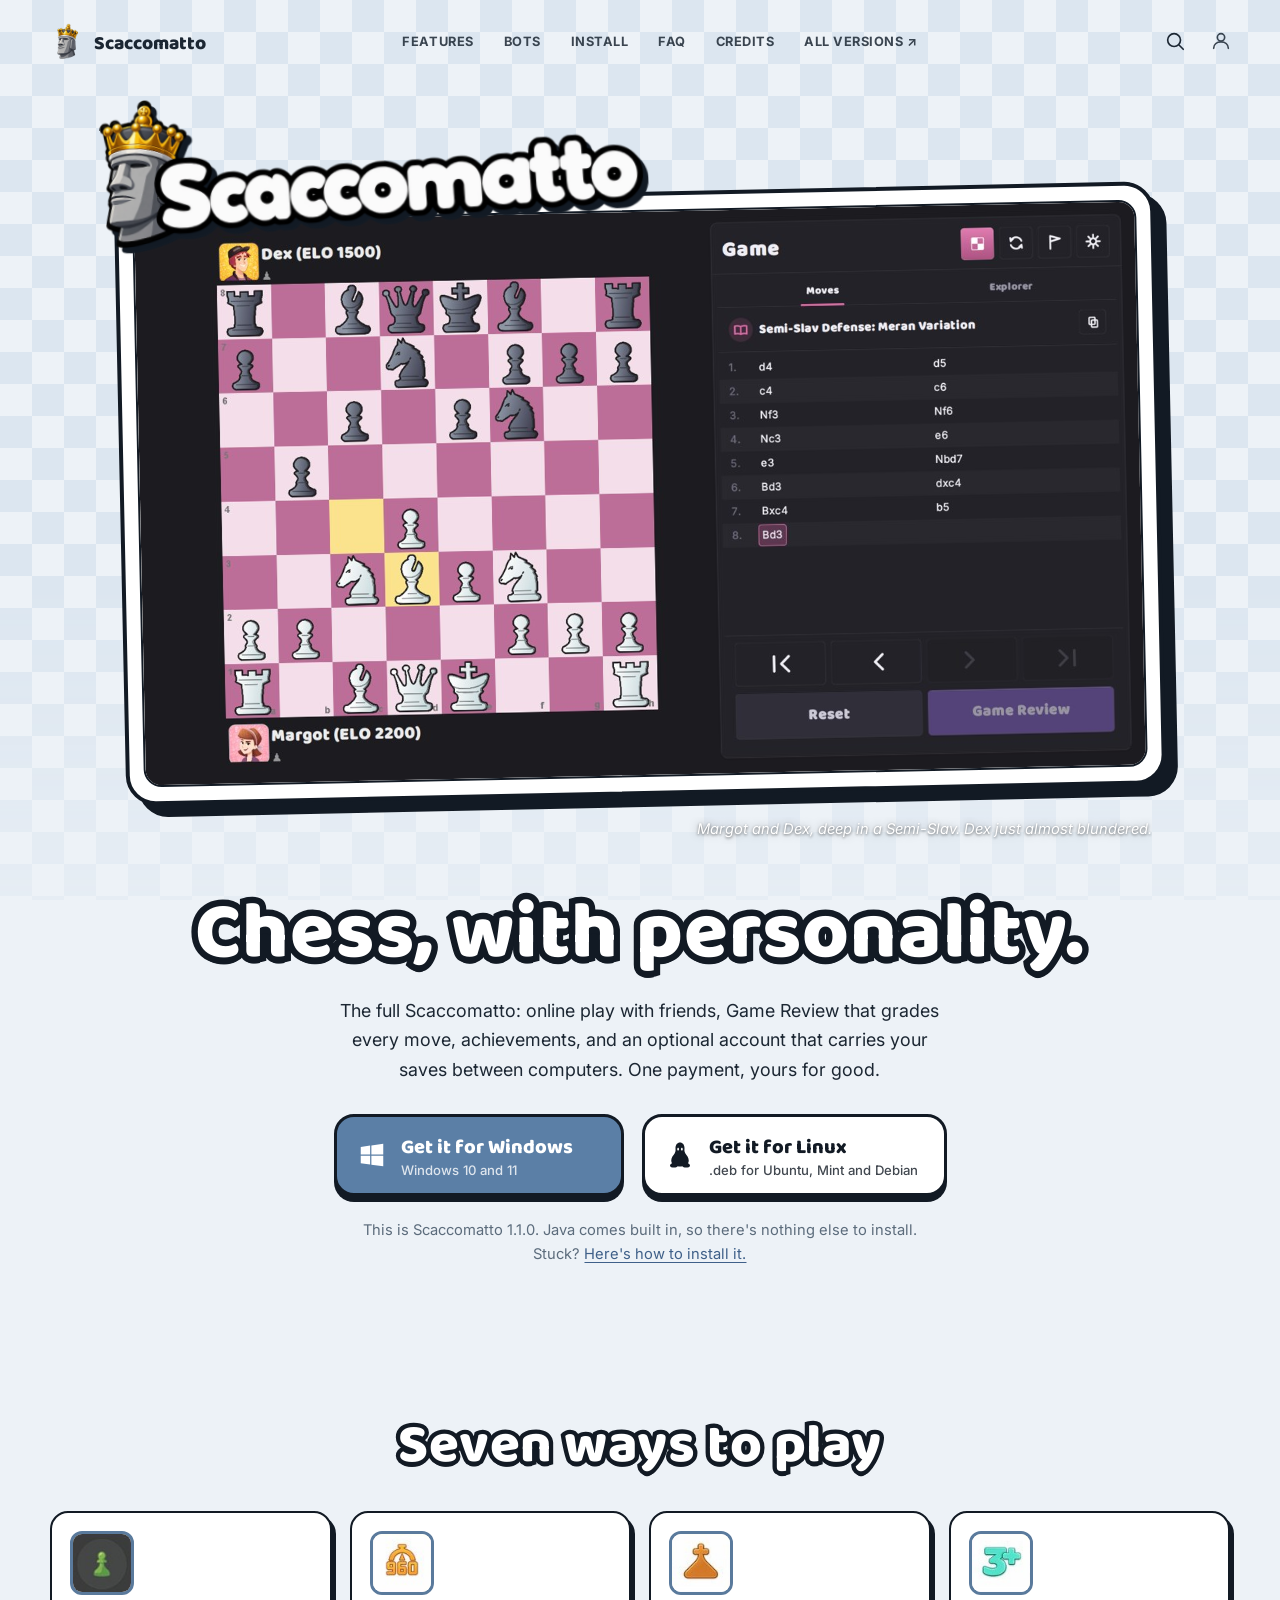
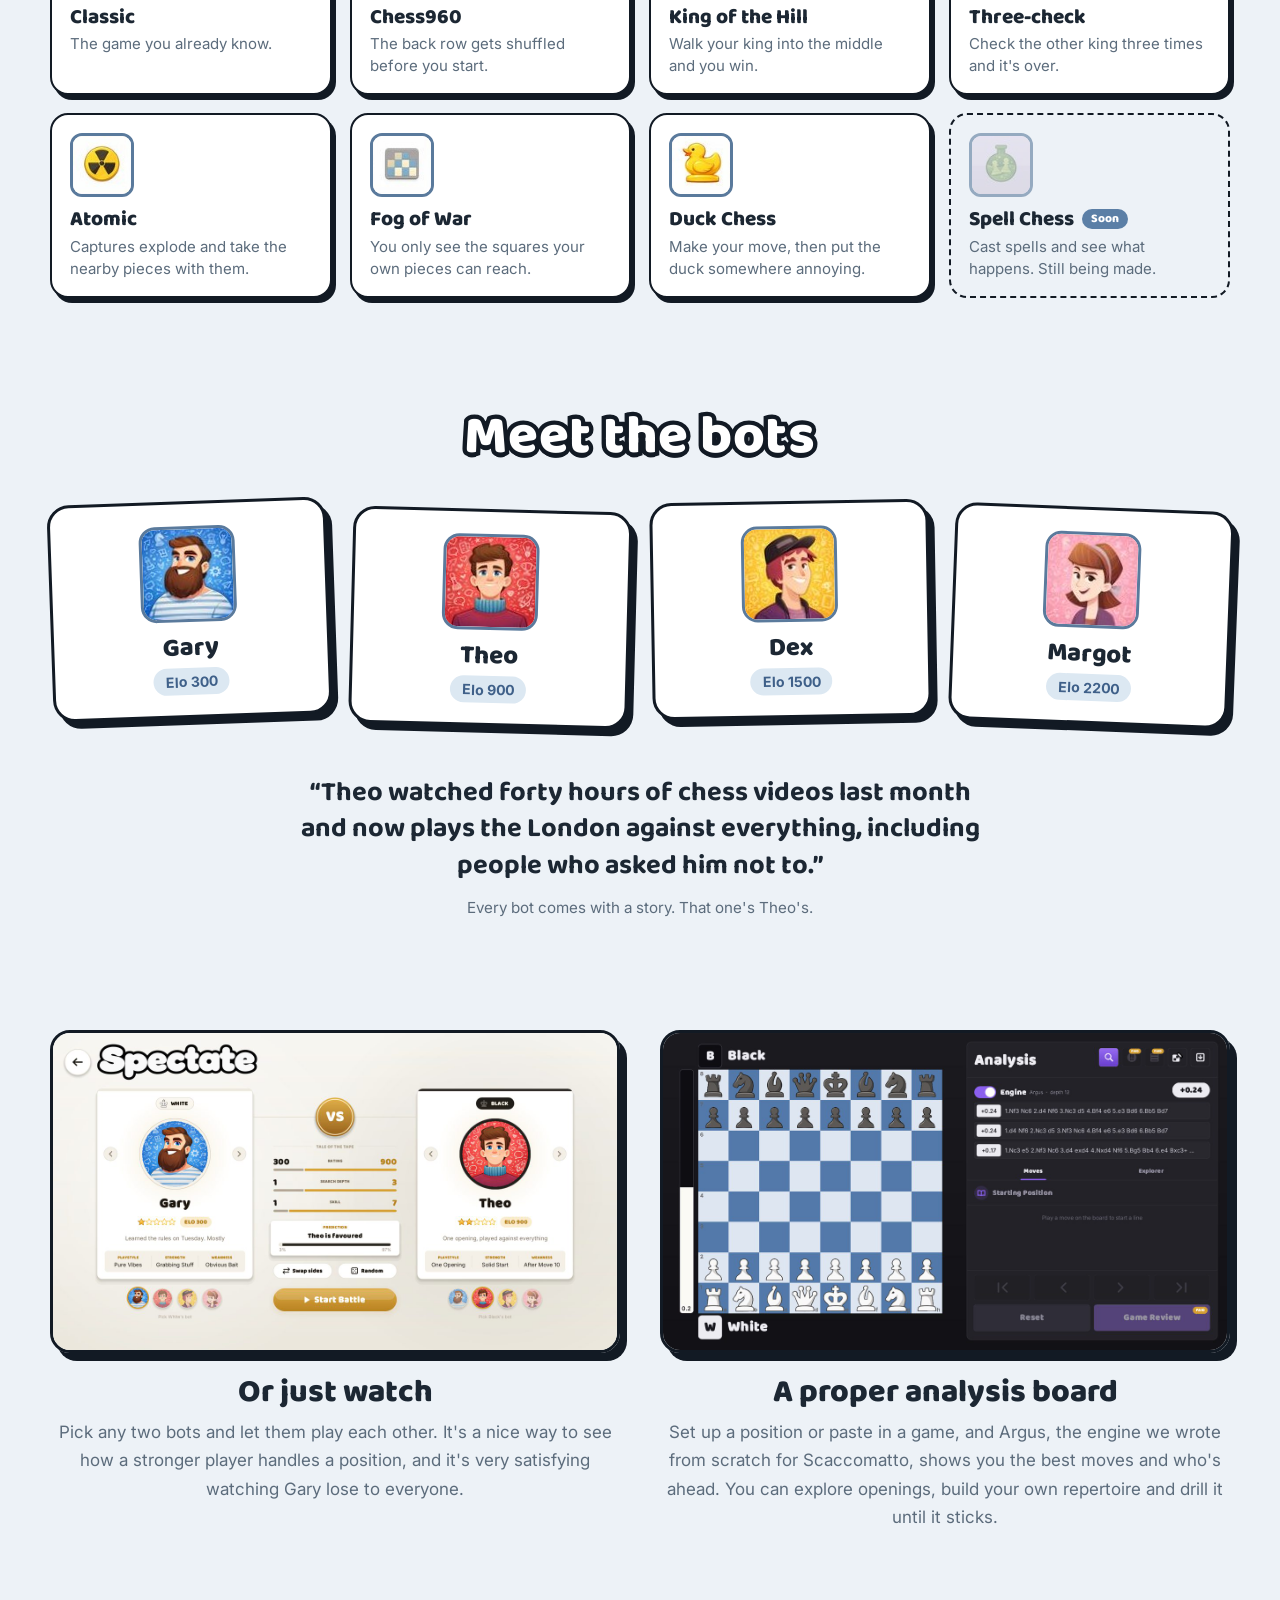
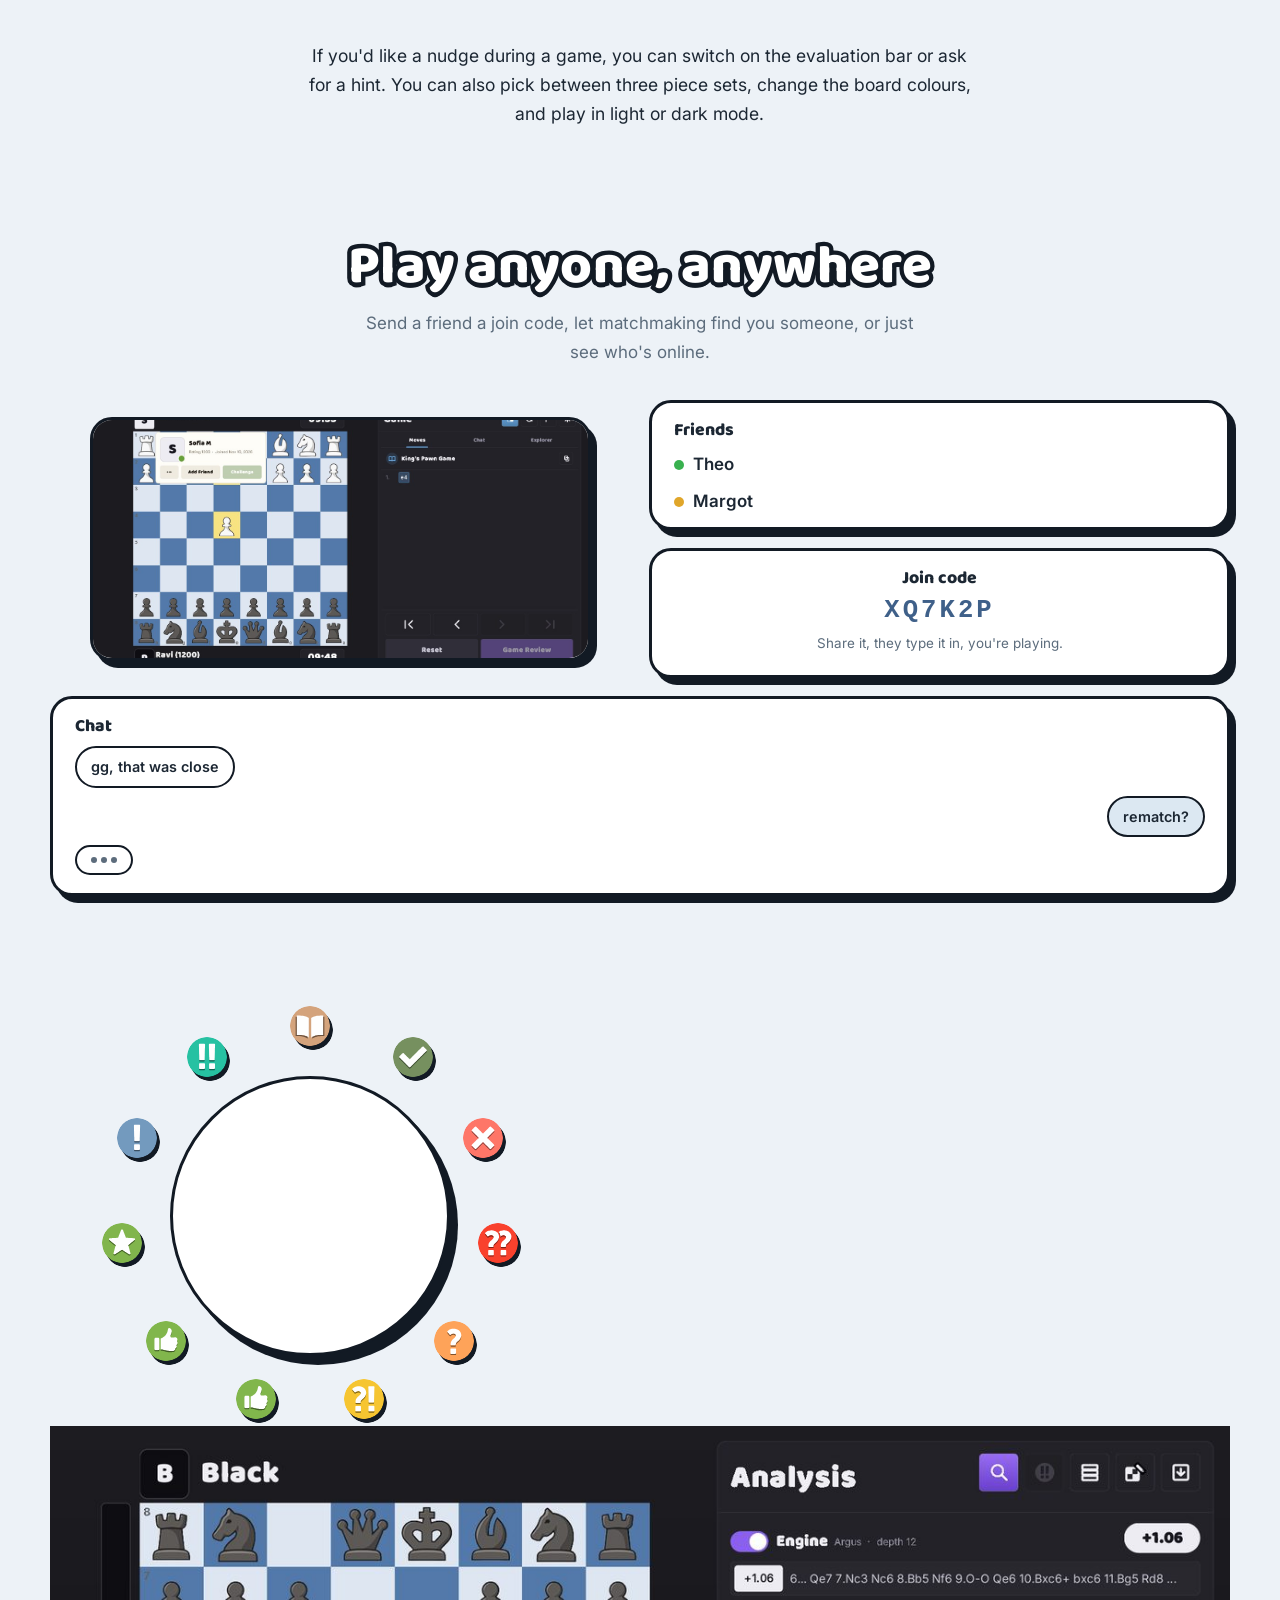
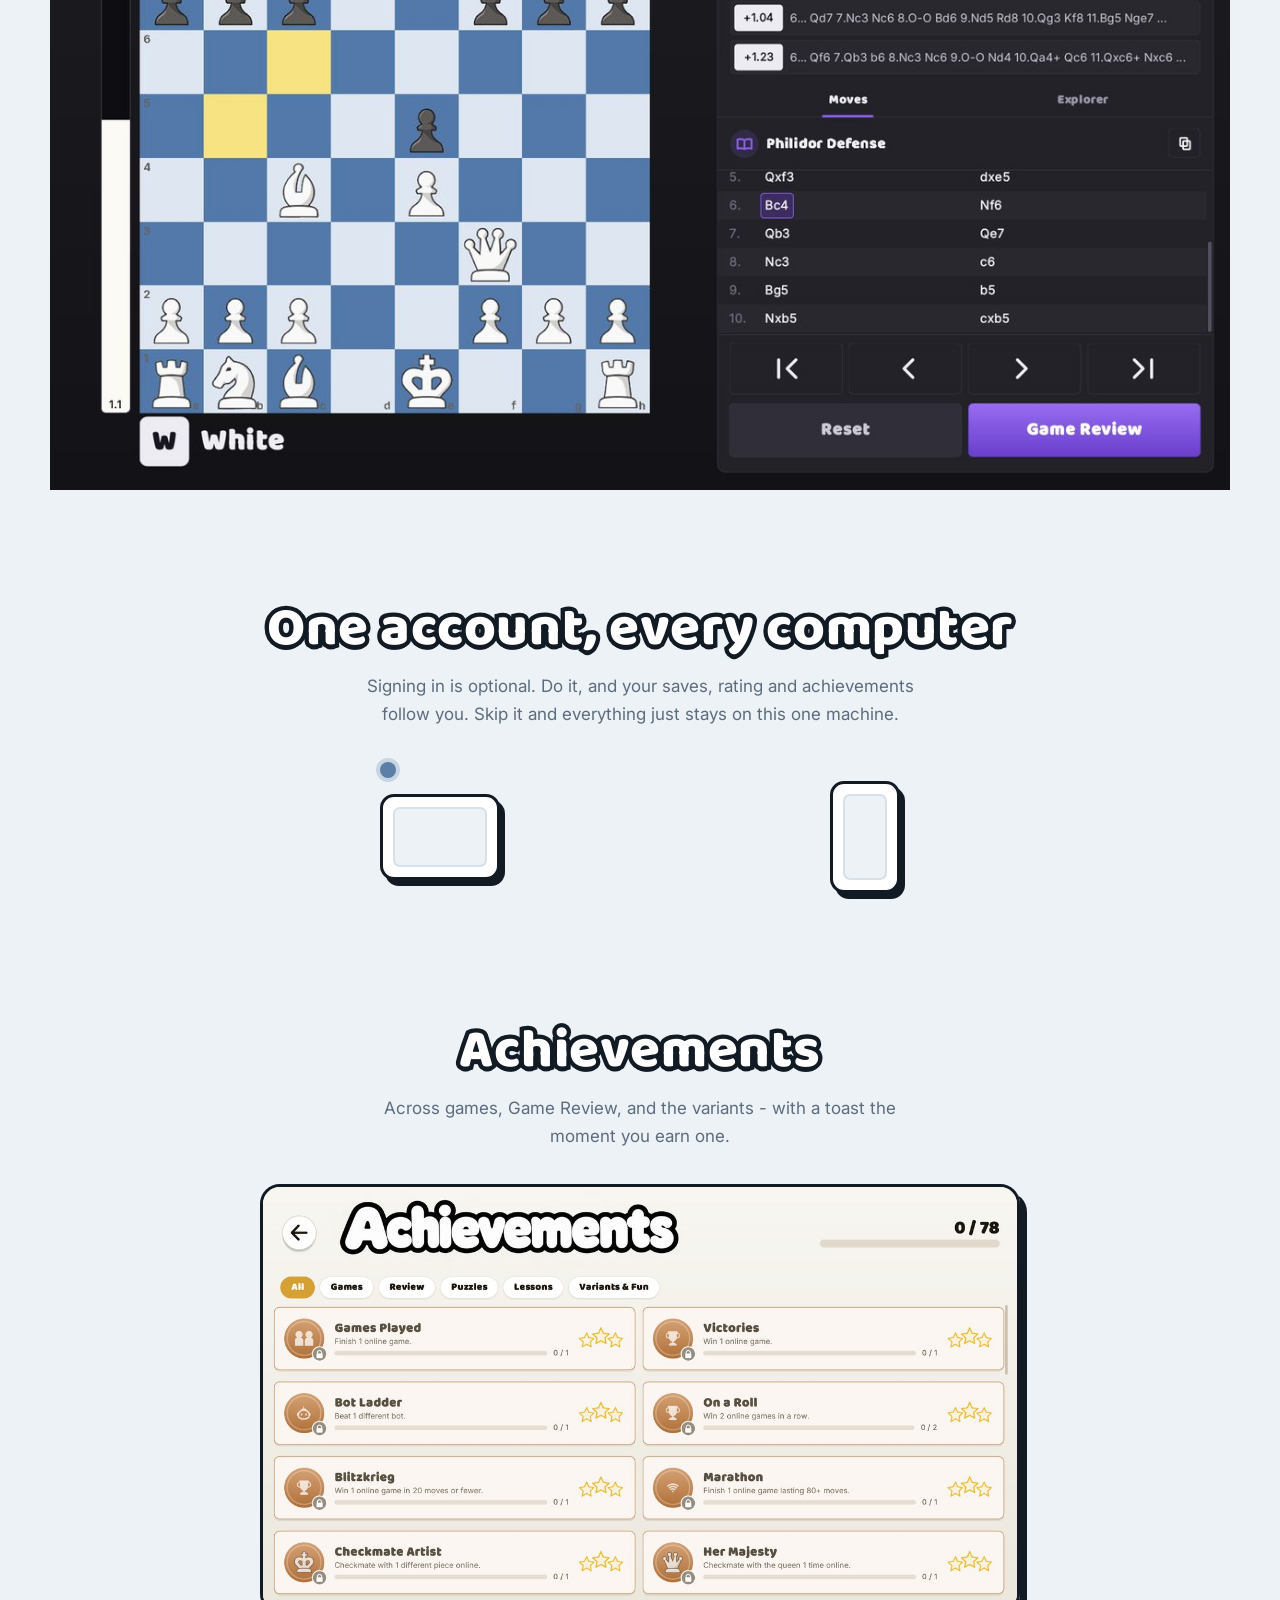
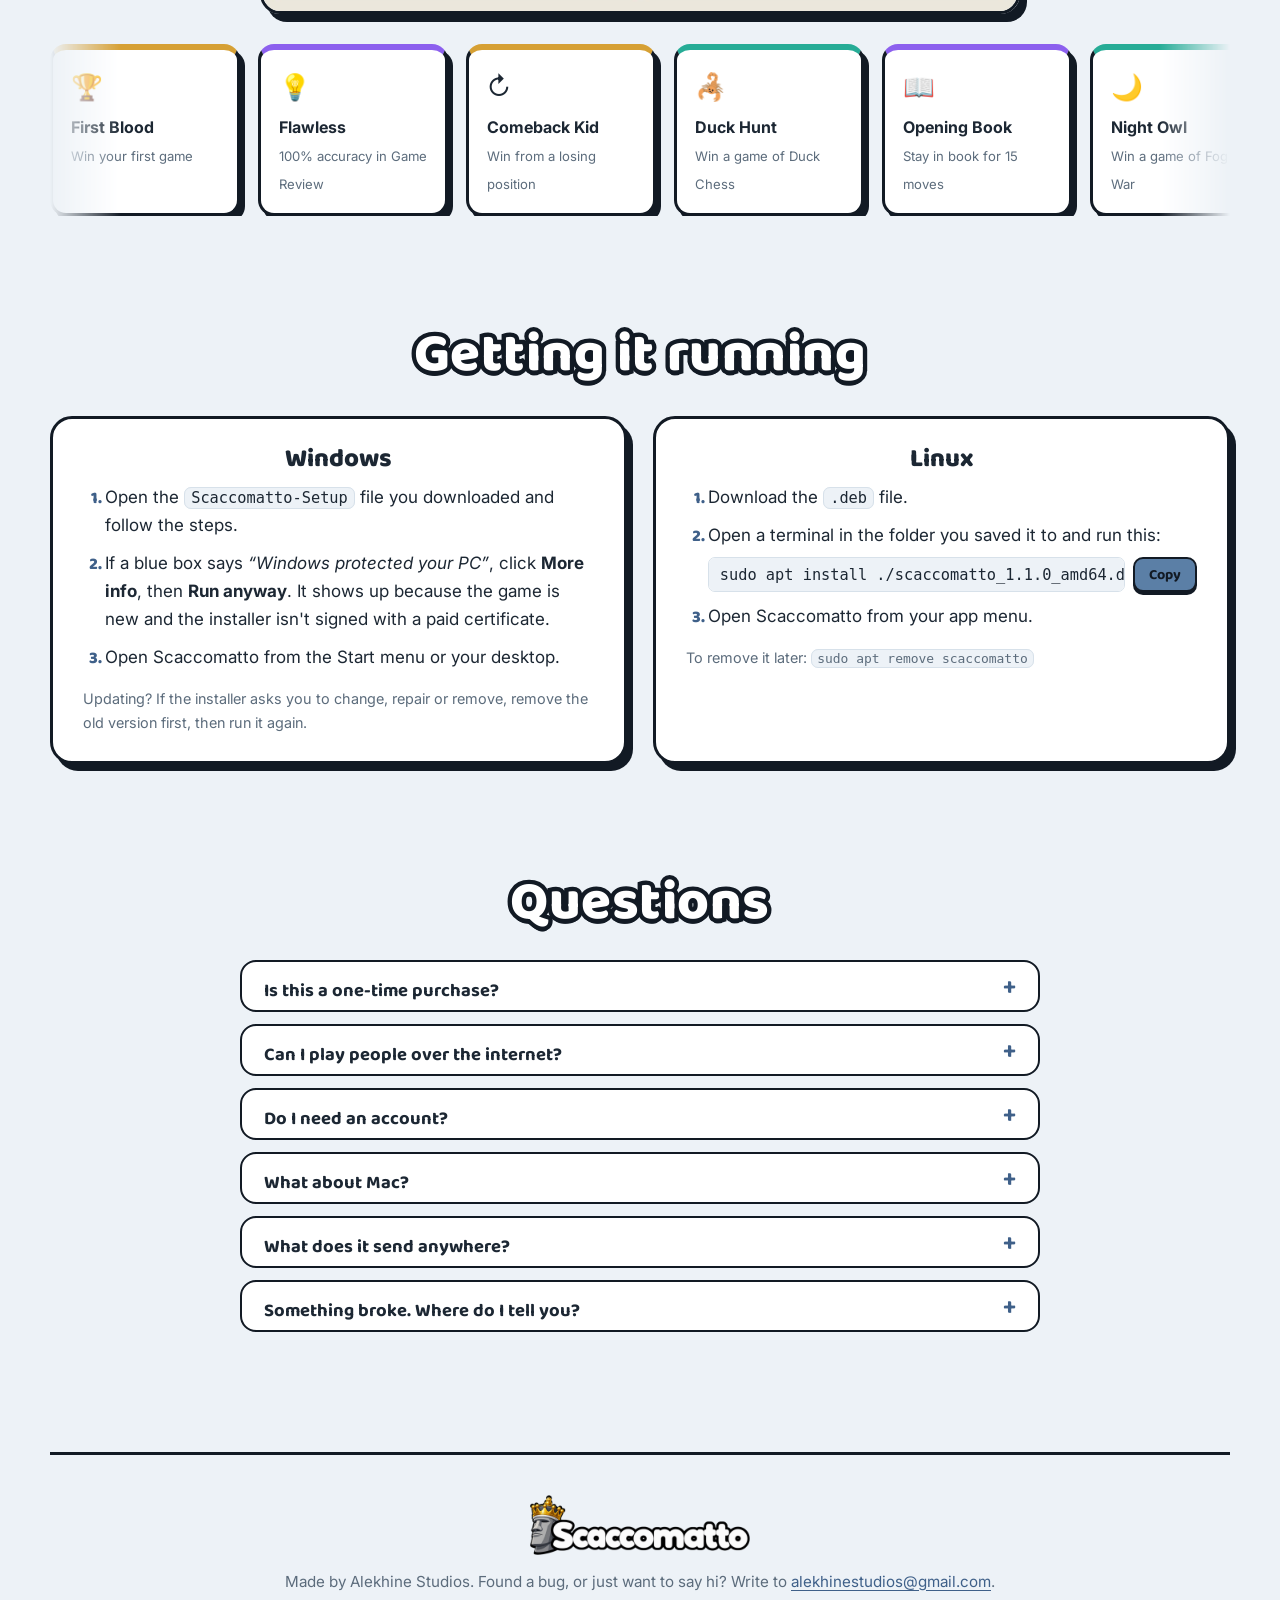
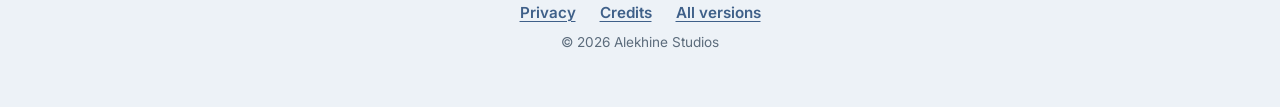
==== index.html @ 10ca86f0 "Paid download site" ====
<!doctype html>
<html lang="en">
<head>
<meta charset="utf-8">
<meta name="viewport" content="width=device-width, initial-scale=1">
<title>Scaccomatto – chess, with personality</title>
<meta name="description" content="Scaccomatto is a chess game for Windows and Linux by Alekhine Studios, with online play, Game Review, achievements and optional cloud saves. Seven variants, four bots with stories of their own, and a proper analysis board.">
<link rel="icon" href="img/icon.png">
<link rel="preconnect" href="https://fonts.googleapis.com">
<link rel="preconnect" href="https://fonts.gstatic.com" crossorigin>
<link href="https://fonts.googleapis.com/css2?family=Baloo+2:wght@600;700;800&family=Inter:wght@400;500;600&display=swap" rel="stylesheet">
<link rel="stylesheet" href="style.css">
</head>
<body>

<nav class="topbar" id="topbar">
  <a class="brand" href="index.html"><img src="img/icon.png" alt="" width="36" height="36"><span class="brand-text">Scaccomatto</span></a>
  <ul class="topbar-links">
    <li><a href="#variants">Features</a></li>
    <li><a href="#bots">Bots</a></li>
    <li><a href="#install">Install</a></li>
    <li><a href="#questions">FAQ</a></li>
    <li><a href="credits.html">Credits</a></li>
    <li><a href="https://github.com/Curious3dofficial/scaccomatto-full/releases">All versions &#8599;</a></li>
  </ul>
  <div class="topbar-actions">
    <div class="topbar-search-slot">
      <div class="topbar-search" id="topbarSearch">
        <button type="button" class="topbar-search-btn" id="topbarSearchBtn" aria-label="Search this page">
          <svg viewBox="0 0 24 24" fill="none"><circle cx="11" cy="11" r="7" stroke="currentColor" stroke-width="1.8"/><path d="M21 21L16.65 16.65" stroke="currentColor" stroke-width="1.8" stroke-linecap="round"/></svg>
        </button>
        <input type="text" class="topbar-search-input" id="topbarSearchInput" placeholder="Search...">
        <span class="topbar-search-caret" id="topbarSearchCaret"></span>
      </div>
    </div>
    <a class="topbar-icon-btn" href="mailto:alekhinestudios@gmail.com" aria-label="Email Alekhine Studios">
      <svg viewBox="0 0 24 24" fill="none"><circle cx="12" cy="8" r="4" stroke="currentColor" stroke-width="1.8"/><path d="M4 20c0-4.4 3.6-7 8-7s8 2.6 8 7" stroke="currentColor" stroke-width="1.8" stroke-linecap="round"/></svg>
    </a>
    <div class="topbar-hamburger" aria-hidden="true"><span></span><span></span><span></span></div>
  </div>
</nav>

<header class="hero">
  <div class="lid">
    <img class="lid-wordmark" src="img/wordmark.png" alt="Scaccomatto" width="1100" height="300">
    <span class="wordmark-thud" aria-hidden="true"></span>
    <figure class="lid-art">
      <div class="lid-art-viewport" id="lidArtViewport">
        <div class="lid-art-track" id="lidArtTrack">
          <img src="img/spectate.jpg" alt="Picking two bots to watch in Spectate" data-clone="true" aria-hidden="true" tabindex="-1">
          <img src="img/spectategame.jpg" alt="Margot and Dex, two of the bots, halfway through a Semi-Slav Defense">
          <img src="img/analysis.jpg" alt="The Analysis board showing the engine's best lines">
          <img src="img/spectate.jpg" alt="Picking two bots to watch in Spectate">
          <img src="img/spectategame.jpg" alt="Margot and Dex, two of the bots, halfway through a Semi-Slav Defense" data-clone="true" aria-hidden="true" tabindex="-1">
        </div>
      </div>
    </figure>
    <div class="lid-caption-wrap" id="lidCaptionWrap">
      <p class="lid-caption" id="lidCaption">Margot and Dex, deep in a Semi-Slav. Dex just almost blundered.</p>
    </div>
  </div>

  <div class="hero-text">
    <h1 class="outlined">Chess, with personality.</h1>
    <p class="lead">The full Scaccomatto: online play with friends, Game Review that grades every move, achievements, and an optional account that carries your saves between computers. One payment, yours for good.</p>

    <!-- These two don't go anywhere real yet - swap in your actual Gumroad/itch.io/etc.
         purchase links once payment is set up. They're left as plain anchors on purpose
         so nothing 404s in the meantime. -->
    <div class="downloads">
      <a class="btn btn-gold" id="dl-windows" href="#buy-windows">
        <svg viewBox="0 0 24 24" aria-hidden="true"><path d="M3 5.5 10.5 4.4v7.1H3zM11.5 4.3 21 3v8.5h-9.5zM3 12.5h7.5v7.1L3 18.5zM11.5 12.5H21V21l-9.5-1.3z"/></svg>
        <span><strong>Get it for Windows</strong><small id="dl-windows-note">Windows 10 and 11</small></span>
      </a>
      <a class="btn btn-white" id="dl-linux" href="#buy-linux">
        <svg viewBox="0 0 24 24" aria-hidden="true"><path d="M12 2c-2.2 0-3.6 1.9-3.6 4.6 0 1.5.3 2.4-.6 3.9C6.6 12.2 5 14 5 16.4c0 .8.2 1.5.6 2.1-.9.5-1.6 1.2-1.6 2 0 1.1 1.5 1.5 3.4 1.5 1.2 0 2.2-.4 2.8-1 .5.1 1.1.2 1.8.2s1.3-.1 1.8-.2c.6.6 1.6 1 2.8 1 1.9 0 3.4-.4 3.4-1.5 0-.8-.7-1.5-1.6-2 .4-.6.6-1.3.6-2.1 0-2.4-1.6-4.2-2.8-5.9-.9-1.5-.6-2.4-.6-3.9C15.6 3.9 14.2 2 12 2zm-1.5 4.2c.4 0 .7.5.7 1.1s-.3 1.1-.7 1.1-.7-.5-.7-1.1.3-1.1.7-1.1zm3 0c.4 0 .7.5.7 1.1s-.3 1.1-.7 1.1-.7-.5-.7-1.1.3-1.1.7-1.1z"/></svg>
        <span><strong>Get it for Linux</strong><small id="dl-linux-note">.deb for Ubuntu, Mint and Debian</small></span>
      </a>
    </div>
    <p class="fineprint">This is <span id="version">Scaccomatto 1.1.0</span>. Java comes built in, so there's nothing else to install. Stuck? <a href="#install">Here's how to install it.</a></p>
  </div>
</header>

<main>

  <section class="variants" aria-labelledby="variants-title">
    <div class="section-head">
      <h2 class="outlined" id="variants-title">Seven ways to play</h2>
    </div>
    <ul class="variant-grid">
      <li><img src="img/variants/classic.jpg" alt="" width="73" height="73"><h3>Classic</h3><p>The game you already know.</p></li>
      <li><img src="img/variants/chess960.jpg" alt="" width="73" height="73"><h3>Chess960</h3><p>The back row gets shuffled before you start.</p></li>
      <li><img src="img/variants/king-of-the-hill.jpg" alt="" width="73" height="73"><h3>King of the Hill</h3><p>Walk your king into the middle and you win.</p></li>
      <li><img src="img/variants/three-check.jpg" alt="" width="73" height="73"><h3>Three-check</h3><p>Check the other king three times and it's over.</p></li>
      <li><img src="img/variants/atomic.jpg" alt="" width="73" height="73"><h3>Atomic</h3><p>Captures explode and take the nearby pieces with them.</p></li>
      <li><img src="img/variants/fog-of-war.jpg" alt="" width="73" height="73"><h3>Fog of War</h3><p>You only see the squares your own pieces can reach.</p></li>
      <li><img src="img/variants/duck-chess.jpg" alt="" width="73" height="73"><h3>Duck Chess</h3><p>Make your move, then put the duck somewhere annoying.</p></li>
      <li class="ghost"><img src="img/variants/spell-chess.jpg" alt="" width="73" height="73"><h3>Spell Chess <span class="badge">Soon</span></h3><p>Cast spells and see what happens. Still being made.</p></li>
    </ul>
  </section>

  <section class="bots" aria-labelledby="bots-title">
    <div class="section-head">
      <h2 class="outlined" id="bots-title">Meet the bots</h2>
    </div>
    <ul class="bot-row">
      <li class="bot"><img src="img/bots/gary.jpg" alt="Gary" width="86" height="86"><h3>Gary</h3><span class="elo">Elo 300</span></li>
      <li class="bot"><img src="img/bots/theo.jpg" alt="Theo" width="86" height="86"><h3>Theo</h3><span class="elo">Elo 900</span></li>
      <li class="bot"><img src="img/bots/dex.jpg" alt="Dex" width="86" height="86"><h3>Dex</h3><span class="elo">Elo 1500</span></li>
      <li class="bot"><img src="img/bots/margot.jpg" alt="Margot" width="86" height="86"><h3>Margot</h3><span class="elo">Elo 2200</span></li>
    </ul>
    <blockquote class="story">
      <p>Theo watched forty hours of chess videos last month and now plays the London against everything, including people who asked him not to.</p>
      <footer>Every bot comes with a story. That one's Theo's.</footer>
    </blockquote>
  </section>

  <section class="duo">
    <article>
      <img class="zoomable" src="img/spectate.jpg" alt="Picking Gary and Theo to watch in Spectate" width="1280" height="720" loading="lazy" tabindex="0" role="button" aria-label="Open larger view of: Picking Gary and Theo to watch in Spectate">
      <h2>Or just watch</h2>
      <p>Pick any two bots and let them play each other. It's a nice way to see how a stronger player handles a position, and it's very satisfying watching Gary lose to everyone.</p>
    </article>
    <article>
      <img class="zoomable" src="img/analysis.jpg" alt="The Analysis board showing the engine's best lines" width="1280" height="720" loading="lazy" tabindex="0" role="button" aria-label="Open larger view of: The Analysis board showing the engine's best lines">
      <h2>A proper analysis board</h2>
      <p>Set up a position or paste in a game, and Argus, the engine we wrote from scratch for Scaccomatto, shows you the best moves and who's ahead. You can explore openings, build your own repertoire and drill it until it sticks.</p>
    </article>
  </section>

  <p class="extras">If you'd like a nudge during a game, you can switch on the evaluation bar or ask for a hint. You can also pick between three piece sets, change the board colours, and play in light or dark mode.</p>

  <section class="online" id="online" aria-labelledby="online-title">
    <div class="section-head">
      <h2 class="outlined" id="online-title">Play anyone, anywhere</h2>
      <p>Send a friend a join code, let matchmaking find you someone, or just see who's online.</p>
    </div>
    <div class="bento">
      <figure class="bento-tile bento-shot">
        <img src="img/multiplayer.jpg" alt="Scaccomatto's online play screen, mid-match against another player" loading="lazy">
      </figure>
      <div class="bento-tile bento-friends">
        <h3>Friends</h3>
        <ul class="friend-list" id="friendList">
          <li><span class="dot" data-state="online" aria-hidden="true"></span>Theo</li>
          <li><span class="dot" data-state="away" aria-hidden="true"></span>Margot</li>
          <li><span class="dot" data-state="offline" aria-hidden="true"></span>Gary</li>
        </ul>
      </div>
      <div class="bento-tile bento-code">
        <h3>Join code</h3>
        <p class="code-reel" id="codeReel">XQ7K2P</p>
        <p class="code-sub">Share it, they type it in, you're playing.</p>
      </div>
      <div class="bento-tile bento-chat">
        <h3>Chat</h3>
        <div class="chat-bubbles" aria-hidden="true">
          <p class="bubble them">gg, that was close</p>
          <p class="bubble me">rematch?</p>
          <p class="bubble typing" aria-hidden="true"><span></span><span></span><span></span></p>
        </div>
      </div>
    </div>
  </section>

  <section class="review" id="review" aria-label="Every move, graded">
    <div class="review-layout">
      <div class="review-text">
        <div class="review-orbit">
          <div class="review-circle" aria-hidden="true"></div>
          <div class="orbit-ring" style="--count:11" aria-hidden="true">
            <div class="orbit-item" style="left: calc(50% + (0.0) * var(--orbit-radius, 190px)); top: calc(50% + (-1.0) * var(--orbit-radius, 190px));">
              <img class="orbit-icon" src="assets/movelogos/book.svg" alt="Book" width="40" height="40">
            </div>
            <div class="orbit-item" style="left: calc(50% + (0.5406) * var(--orbit-radius, 190px)); top: calc(50% + (-0.8413) * var(--orbit-radius, 190px));">
              <img class="orbit-icon" src="assets/movelogos/forced.svg" alt="Forced" width="40" height="40">
            </div>
            <div class="orbit-item" style="left: calc(50% + (0.9096) * var(--orbit-radius, 190px)); top: calc(50% + (-0.4154) * var(--orbit-radius, 190px));">
              <img class="orbit-icon" src="assets/movelogos/miss.svg" alt="Miss" width="40" height="40">
            </div>
            <div class="orbit-item" style="left: calc(50% + (0.9898) * var(--orbit-radius, 190px)); top: calc(50% + (0.1423) * var(--orbit-radius, 190px));">
              <img class="orbit-icon" src="assets/movelogos/blunder.svg" alt="Blunder" width="40" height="40">
            </div>
            <div class="orbit-item" style="left: calc(50% + (0.7557) * var(--orbit-radius, 190px)); top: calc(50% + (0.6549) * var(--orbit-radius, 190px));">
              <img class="orbit-icon" src="assets/movelogos/mistake.svg" alt="Mistake" width="40" height="40">
            </div>
            <div class="orbit-item" style="left: calc(50% + (0.2817) * var(--orbit-radius, 190px)); top: calc(50% + (0.9595) * var(--orbit-radius, 190px));">
              <img class="orbit-icon" src="assets/movelogos/inaccuracy.svg" alt="Inaccuracy" width="40" height="40">
            </div>
            <div class="orbit-item" style="left: calc(50% + (-0.2817) * var(--orbit-radius, 190px)); top: calc(50% + (0.9595) * var(--orbit-radius, 190px));">
              <img class="orbit-icon" src="assets/movelogos/excellent.svg" alt="Good" width="40" height="40">
            </div>
            <div class="orbit-item" style="left: calc(50% + (-0.7557) * var(--orbit-radius, 190px)); top: calc(50% + (0.6549) * var(--orbit-radius, 190px));">
              <img class="orbit-icon" src="assets/movelogos/excellent.svg" alt="Excellent" width="40" height="40">
            </div>
            <div class="orbit-item" style="left: calc(50% + (-0.9898) * var(--orbit-radius, 190px)); top: calc(50% + (0.1423) * var(--orbit-radius, 190px));">
              <img class="orbit-icon" src="assets/movelogos/best.svg" alt="Best" width="40" height="40">
            </div>
            <div class="orbit-item" style="left: calc(50% + (-0.9096) * var(--orbit-radius, 190px)); top: calc(50% + (-0.4154) * var(--orbit-radius, 190px));">
              <img class="orbit-icon" src="assets/movelogos/great.svg" alt="Great" width="40" height="40">
            </div>
            <div class="orbit-item" style="left: calc(50% + (-0.5406) * var(--orbit-radius, 190px)); top: calc(50% + (-0.8413) * var(--orbit-radius, 190px));">
              <img class="orbit-icon" src="assets/movelogos/brilliant.svg" alt="Brilliant" width="40" height="40">
            </div>
            </div>
          </div>
        </div>
      </div>
      <img class="zoomable" src="img/review.jpg" alt="Scaccomatto's Game Review screen, grading a finished game move by move" width="1280" height="720" loading="lazy" tabindex="0" role="button" aria-label="Open larger view of: Game Review">
    </div>
  </section>

  <section class="accounts" id="accounts" aria-labelledby="accounts-title">
    <div class="section-head">
      <h2 class="outlined" id="accounts-title">One account, every computer</h2>
      <p>Signing in is optional. Do it, and your saves, rating and achievements follow you. Skip it and everything just stays on this one machine.</p>
    </div>
    <div class="sync-visual" aria-hidden="true">
      <div class="sync-device sync-device-a"><span></span></div>
      <div class="sync-dot"></div>
      <div class="sync-device sync-device-b"><span></span></div>
    </div>
  </section>

  <section class="achievements" id="achievements" aria-labelledby="achievements-title">
    <div class="section-head">
      <h2 class="outlined" id="achievements-title">Achievements</h2>
      <p>Across games, Game Review, and the variants - with a toast the moment you earn one.</p>
    </div>
    <img class="zoomable achievements-shot" src="img/achievements.jpg" alt="The achievements screen, showing unlocked and locked achievements" width="1280" height="720" loading="lazy" tabindex="0" role="button" aria-label="Open larger view of: Achievements">
    <div class="badge-marquee">
      <div class="badge-track" id="badgeTrack">
        <div class="ach-badge" data-cat="games"><span class="ach-badge-icon" aria-hidden="true">&#127942;</span><strong>First Blood</strong><small>Win your first game</small></div>
        <div class="ach-badge" data-cat="review"><span class="ach-badge-icon" aria-hidden="true">&#128161;</span><strong>Flawless</strong><small>100% accuracy in Game Review</small></div>
        <div class="ach-badge" data-cat="games"><span class="ach-badge-icon" aria-hidden="true">&#8635;</span><strong>Comeback Kid</strong><small>Win from a losing position</small></div>
        <div class="ach-badge" data-cat="variants"><span class="ach-badge-icon" aria-hidden="true">&#129410;</span><strong>Duck Hunt</strong><small>Win a game of Duck Chess</small></div>
        <div class="ach-badge" data-cat="review"><span class="ach-badge-icon" aria-hidden="true">&#128214;</span><strong>Opening Book</strong><small>Stay in book for 15 moves</small></div>
        <div class="ach-badge" data-cat="variants"><span class="ach-badge-icon" aria-hidden="true">&#127769;</span><strong>Night Owl</strong><small>Win a game of Fog of War</small></div>
        <div class="ach-badge" data-cat="games"><span class="ach-badge-icon" aria-hidden="true">&#9878;</span><strong>Rivalry</strong><small>Beat the same friend five times</small></div>
        <div class="ach-badge" data-cat="games"><span class="ach-badge-icon" aria-hidden="true">&#127942;</span><strong>First Blood</strong><small>Win your first game</small></div>
        <div class="ach-badge" data-cat="review"><span class="ach-badge-icon" aria-hidden="true">&#128161;</span><strong>Flawless</strong><small>100% accuracy in Game Review</small></div>
        <div class="ach-badge" data-cat="games"><span class="ach-badge-icon" aria-hidden="true">&#8635;</span><strong>Comeback Kid</strong><small>Win from a losing position</small></div>
        <div class="ach-badge" data-cat="variants"><span class="ach-badge-icon" aria-hidden="true">&#129410;</span><strong>Duck Hunt</strong><small>Win a game of Duck Chess</small></div>
        <div class="ach-badge" data-cat="review"><span class="ach-badge-icon" aria-hidden="true">&#128214;</span><strong>Opening Book</strong><small>Stay in book for 15 moves</small></div>
        <div class="ach-badge" data-cat="variants"><span class="ach-badge-icon" aria-hidden="true">&#127769;</span><strong>Night Owl</strong><small>Win a game of Fog of War</small></div>
        <div class="ach-badge" data-cat="games"><span class="ach-badge-icon" aria-hidden="true">&#9878;</span><strong>Rivalry</strong><small>Beat the same friend five times</small></div>
      </div>
    </div>
  </section>

  <section class="install" id="install" aria-labelledby="install-title">
    <h2 class="outlined" id="install-title">Getting it running</h2>
    <div class="install-cols">
      <div class="panel">
        <h3>Windows</h3>
        <ol>
          <li>Open the <code>Scaccomatto-Setup</code> file you downloaded and follow the steps.</li>
          <li>If a blue box says <em>“Windows protected your PC”</em>, click <strong>More info</strong>, then <strong>Run anyway</strong>. It shows up because the game is new and the installer isn't signed with a paid certificate.</li>
          <li>Open Scaccomatto from the Start menu or your desktop.</li>
        </ol>
        <p class="note">Updating? If the installer asks you to change, repair or remove, remove the old version first, then run it again.</p>
      </div>
      <div class="panel">
        <h3>Linux</h3>
        <ol>
          <li>Download the <code>.deb</code> file.</li>
          <li>Open a terminal in the folder you saved it to and run this:
            <span class="cmd"><code id="linux-cmd">sudo apt install ./scaccomatto_<span class="ver">1.1.0</span>_amd64.deb</code><button type="button" class="copy" data-copy="linux-cmd">Copy</button></span>
          </li>
          <li>Open Scaccomatto from your app menu.</li>
        </ol>
        <p class="note">To remove it later: <code>sudo apt remove scaccomatto</code></p>
      </div>
    </div>
  </section>

  <section class="faq" id="questions" aria-labelledby="faq-title">
    <h2 class="outlined" id="faq-title">Questions</h2>
    <details>
      <summary>Is this a one-time purchase?</summary>
      <p>Yes. You pay once and it's yours - no subscription, no in-app purchases, no ads.</p>
    </details>
    <details>
      <summary>Can I play people over the internet?</summary>
      <p>Yes. Send a friend a join code, or let matchmaking find you someone. You can add friends, see who's online, and challenge them directly too.</p>
    </details>
    <details>
      <summary>Do I need an account?</summary>
      <p>No - it's optional. Sign in and your saves, rating and achievements follow you between computers. Skip it and everything just stays on the one machine you're playing on.</p>
    </details>
    <details>
      <summary>What about Mac?</summary>
      <p>Not yet. Windows and Linux come first.</p>
    </details>
    <details>
      <summary>What does it send anywhere?</summary>
      <p>Nothing, unless you sign in - then only what an account needs (your saves, rating and achievements) goes anywhere, and only to sync them for you. Everything else stays on your computer. The <a href="privacy.html">privacy page</a> has the details.</p>
    </details>
    <details>
      <summary>Something broke. Where do I tell you?</summary>
      <p>Email <a href="mailto:alekhinestudios@gmail.com">alekhinestudios@gmail.com</a>. If the game saved a problem report (Settings, then About, then Problem reports), attaching it helps a lot.</p>
    </details>
  </section>
</main>

<footer class="site-footer">
  <img src="img/wordmark.png" alt="Scaccomatto" width="1100" height="300" loading="lazy">
  <p>Made by Alekhine Studios. Found a bug, or just want to say hi? Write to <a href="mailto:alekhinestudios@gmail.com">alekhinestudios@gmail.com</a>.</p>
  <p class="footer-links"><a href="privacy.html">Privacy</a><a href="credits.html">Credits</a><a href="https://github.com/Curious3dofficial/scaccomatto-full/releases">All versions</a></p>
  <p class="copy-line">© 2026 Alekhine Studios</p>
</footer>

<!-- Fullscreen preview for the "Or just watch" / "A proper analysis board"
     screenshots. One shared overlay, filled in with whichever image was
     clicked. -->
<div class="lightbox" id="lightbox">
  <img src="" alt="" id="lightbox-img">
</div>

<script>
// The GitHub repository the version number and install instructions come
// from. Change this one line if the repo moves.
const REPO = "Curious3dofficial/scaccomatto-full";

(function () {
  // Ask GitHub for the newest proper release, just to show the current
  // version number and file sizes - NOT to point the buy buttons at it.
  // This isn't a free download, so (unlike the free site) a found release
  // never overwrites dl-windows/dl-linux's href.
  fetch("https://api.github.com/repos/" + REPO + "/releases/latest")
    .then(r => r.ok ? r.json() : null)
    .then(rel => {
      if (!rel || !rel.assets) return;
      const exe = rel.assets.find(a => /\.exe$/i.test(a.name));
      const deb = rel.assets.find(a => /\.deb$/i.test(a.name));
      const size = a => a ? ", " + Math.round(a.size / 1048576) + " MB" : "";
      if (exe) document.getElementById("dl-windows-note").textContent = "Windows 10 and 11" + size(exe);
      if (deb) document.getElementById("dl-linux-note").textContent = ".deb for Ubuntu, Mint and Debian" + size(deb);
      if (rel.tag_name) {
        const v = rel.tag_name.replace(/^v/, "");
        document.getElementById("version").textContent = "Scaccomatto " + v;
        document.querySelectorAll(".ver").forEach(el => el.textContent = v);
      }
    })
    .catch(() => {});

  // Rotating sequence of screenshots inside the lid-art box. Same
  // "rotation motion" as a slide-track carousel: a clone of the last
  // slide sits before the first, and a clone of the first sits after
  // the last, so it can always just keep sliding forward and never
  // needs to visibly snap backwards to loop. Movement is driven by
  // requestAnimationFrame with a cubic ease-out, not a CSS transition,
  // so a frame can be dropped without the animation jumping.
  (function () {
    const track = document.getElementById("lidArtTrack");
    if (!track) return;
    const realSlides = 3; // spectategame.jpg, analysis.jpg, spectate.jpg
    const totalSlides = realSlides + 2; // plus one clone on each end
    const slideWidthPct = 100 / totalSlides;

    function lidArtEase(t) {
      return 1 - Math.pow(1 - t, 3);
    }

    let currentPhysical = 1; // start on the first real slide
    let currentPct = -currentPhysical * slideWidthPct;
    let animFrame = null;

    function physicalToReal(physical) {
      if (physical === 0) return realSlides - 1;
      if (physical === totalSlides - 1) return 0;
      return physical - 1;
    }

    // One caption per real slide, in the same order as the slides above.
    const captionTexts = [
      "Margot and Dex, deep in a Semi-Slav. Dex just almost blundered.",
      "Argus walks through the best lines, move by move.",
      "Picking who to watch next in Spectate."
    ];
    const captionEl = document.getElementById("lidCaption");

    function updateCaption(realIndex) {
      const text = captionTexts[realIndex];
      if (!captionEl || captionEl.textContent === text) return;

      // A ghost copy of the old text drifts up, blurs and fades out in place.
      const ghost = captionEl.cloneNode(true);
      ghost.removeAttribute("id");
      ghost.setAttribute("aria-hidden", "true");
      captionEl.parentNode.appendChild(ghost);
      requestAnimationFrame(() => {
        requestAnimationFrame(() => ghost.classList.add("is-leaving"));
      });
      ghost.addEventListener("transitionend", () => ghost.remove(), { once: true });
      setTimeout(() => ghost.remove(), 700);

      // The new text swaps in instantly below its resting spot, then
      // transitions up into place - no blur on the way in.
      captionEl.textContent = text;
      captionEl.style.transition = "none";
      captionEl.classList.add("is-entering");
      captionEl.getBoundingClientRect(); // force the start state to apply
      captionEl.style.transition = "";
      // Two frames, not one: the browser needs to actually paint the
      // "just below, invisible" start state before the class comes off,
      // otherwise it can skip straight to the end state with no transition.
      requestAnimationFrame(() => {
        requestAnimationFrame(() => captionEl.classList.remove("is-entering"));
      });
    }

    function setTrackPct(pct) {
      currentPct = pct;
      track.style.transform = `translateX(${pct}%)`;
    }
    setTrackPct(currentPct);

    function animateTrackTo(targetPct, duration, onComplete) {
      if (animFrame) cancelAnimationFrame(animFrame);
      const startPct = currentPct;
      const delta = targetPct - startPct;
      const startTime = performance.now();
      function step(now) {
        const t = Math.min(1, (now - startTime) / duration);
        setTrackPct(startPct + delta * lidArtEase(t));
        if (t < 1) {
          animFrame = requestAnimationFrame(step);
        } else {
          animFrame = null;
          if (onComplete) onComplete();
        }
      }
      animFrame = requestAnimationFrame(step);
    }

    function advance() {
      const nextPhysical = currentPhysical + 1;
      updateCaption(physicalToReal(nextPhysical));
      animateTrackTo(-nextPhysical * slideWidthPct, 2100, () => {
        if (nextPhysical === totalSlides - 1) {
          // Landed on the trailing clone; it looks identical to the
          // first real slide, so snap straight back to that - no
          // animation, nothing for the eye to catch.
          currentPhysical = 1;
          track.style.transition = "none";
          setTrackPct(-currentPhysical * slideWidthPct);
          track.getBoundingClientRect(); // force the snap to apply before re-enabling motion
          track.style.transition = "";
        } else {
          currentPhysical = nextPhysical;
        }
      });
    }

    const reduceMotion = window.matchMedia("(prefers-reduced-motion: reduce)").matches;
    if (reduceMotion) return; // leave it sitting on the first slide, no autoplay

    let autoplay = setInterval(advance, 6000);

    // No sense spending frames animating a box that's scrolled off
    // screen - pause while it's out of view, resume when it's back.
    const art = document.getElementById("lidArtViewport");
    if (art && "IntersectionObserver" in window) {
      new IntersectionObserver(entries => {
        entries.forEach(entry => {
          if (entry.isIntersecting) {
            if (!autoplay) autoplay = setInterval(advance, 6000);
          } else if (autoplay) {
            clearInterval(autoplay);
            autoplay = null;
          }
        });
      }, { threshold: 0.1 }).observe(art);
    }
  })();

  // Top bar: transparent over the hero, gaining a glassy backing as you
  // scroll down through it (tracked exactly to scroll position, not
  // animated), then behaving like a taskbar once you're past the hero -
  // hides on scroll down, reveals on scroll up, and always reveals if
  // the mouse comes up near the very top edge of the window.
  const topbar = document.getElementById("topbar");
  const hero = document.querySelector(".hero");
  let lastScrollY = window.scrollY;

  // Search icon toggles an input that expands leftward. Only the icon
  // click opens or closes it - no auto-close on blur or outside click,
  // so once it's open it stays open until clicked again.
  const topbarSearch = document.getElementById("topbarSearch");
  const topbarSearchBtn = document.getElementById("topbarSearchBtn");
  const topbarSearchInput = document.getElementById("topbarSearchInput");
  const topbarSearchCaret = document.getElementById("topbarSearchCaret");

  function syncTopbarCaret() {
    if (!topbarSearchInput || !topbarSearchCaret) return;
    const show = document.activeElement === topbarSearchInput && topbarSearchInput.value.length === 0;
    topbarSearchCaret.classList.toggle("is-blinking", show);
    topbarSearchCaret.style.opacity = show ? "" : "0";
  }
  function openTopbarSearch() {
    if (!topbarSearch || !topbarSearchInput) return;
    topbarSearch.classList.add("is-open");
    topbarSearchInput.disabled = false;
    topbarSearchInput.focus();
  }
  function closeTopbarSearch() {
    if (!topbarSearch || !topbarSearchInput) return;
    topbarSearch.classList.remove("is-open");
    topbarSearchInput.blur();
    topbarSearchInput.value = "";
    topbarSearchInput.disabled = true;
    syncTopbarCaret();
  }
  if (topbarSearch && topbarSearchBtn && topbarSearchInput) {
    topbarSearchInput.disabled = true; // can't be focused or typed into until opened
    topbarSearchBtn.addEventListener("click", () => {
      if (topbarSearch.classList.contains("is-open")) closeTopbarSearch();
      else openTopbarSearch();
    });
    topbarSearchInput.addEventListener("focus", syncTopbarCaret);
    topbarSearchInput.addEventListener("blur", syncTopbarCaret);
    topbarSearchInput.addEventListener("input", syncTopbarCaret);
  }

  function updateTopbar() {
    const y = window.scrollY;
    const heroBottom = hero ? hero.offsetTop + hero.offsetHeight : 0;
    const glassProgress = heroBottom > 0 ? Math.min(1, Math.max(0, y / heroBottom)) : 1;
    topbar.style.setProperty("--topbar-glass-opacity", glassProgress);

    if (y > heroBottom) {
      if (y > lastScrollY) {
        topbar.classList.add("is-hidden");
        // The search box lives inside the bar - once the bar itself is
        // off-screen there's no reason for it to stay expanded.
        closeTopbarSearch();
      } else {
        topbar.classList.remove("is-hidden");
      }
    } else {
      topbar.classList.remove("is-hidden");
    }
    lastScrollY = y;
  }
  updateTopbar();
  window.addEventListener("scroll", updateTopbar, { passive: true });

  document.addEventListener("mousemove", e => {
    if (e.clientY < 32) topbar.classList.remove("is-hidden");
  });

  // Tabbing into one of its links should reveal it too.
  topbar.addEventListener("focusin", () => topbar.classList.remove("is-hidden"));

  // Lightbox for the "Or just watch" / "A proper analysis board"
  // screenshots: click one and it grows from right where it was sitting
  // into a big centered view (with the page dimming behind it); click
  // outside it, press Esc, or click the image itself to shrink it back
  // to that same spot. The grow/shrink motion is a classic FLIP: measure
  // where the image starts and where it ends up, jump it instantly to
  // look like the start, then transition to the real end state (or the
  // reverse, on the way out).
  const lightbox = document.getElementById("lightbox");
  const lightboxImg = document.getElementById("lightbox-img");
  let activeThumb = null;

  function transformFromTo(fromRect, toRect) {
    const scaleX = fromRect.width / toRect.width;
    const scaleY = fromRect.height / toRect.height;
    const dx = (fromRect.left + fromRect.width / 2) - (toRect.left + toRect.width / 2);
    const dy = (fromRect.top + fromRect.height / 2) - (toRect.top + toRect.height / 2);
    return `translate(${dx}px, ${dy}px) scale(${scaleX}, ${scaleY})`;
  }

  function openLightbox(thumb) {
    activeThumb = thumb;
    lightboxImg.src = thumb.src;
    lightboxImg.alt = thumb.alt;
    lightboxImg.classList.remove("is-animating");
    lightboxImg.style.transform = "none";
    lightbox.classList.add("is-open");
    document.body.classList.add("lightbox-locked");

    const thumbRect = thumb.getBoundingClientRect();
    // Let the browser lay the image out at its final (big) size first,
    // then work out the transform that makes it LOOK like it's still
    // sitting at the thumbnail's spot and size.
    requestAnimationFrame(() => {
      const finalRect = lightboxImg.getBoundingClientRect();
      lightboxImg.style.transform = transformFromTo(thumbRect, finalRect);
      requestAnimationFrame(() => {
        lightboxImg.classList.add("is-animating");
        lightboxImg.style.transform = "none";
      });
    });
  }

  function closeLightbox() {
    if (!lightbox.classList.contains("is-open")) return;
    const thumb = activeThumb;
    if (thumb) {
      const thumbRect = thumb.getBoundingClientRect();
      const finalRect = lightboxImg.getBoundingClientRect();
      lightboxImg.classList.add("is-animating");
      lightboxImg.style.transform = transformFromTo(thumbRect, finalRect);
    } else {
      lightboxImg.classList.remove("is-animating");
    }
    lightbox.classList.remove("is-open");
    document.body.classList.remove("lightbox-locked");
    activeThumb = null;
  }

  document.querySelectorAll(".zoomable").forEach(img => {
    img.addEventListener("click", () => openLightbox(img));
    img.addEventListener("keydown", e => {
      if (e.key === "Enter" || e.key === " ") {
        e.preventDefault();
        openLightbox(img);
      }
    });
  });

  // Click anywhere that isn't the enlarged image itself - that's "outside
  // the tile" - closes it. The image is the only thing inside the
  // overlay that isn't the dimmed backdrop, so this is just "did the
  // click land on the picture or not".
  lightbox.addEventListener("click", e => {
    if (e.target !== lightboxImg) closeLightbox();
  });
  lightboxImg.addEventListener("click", closeLightbox);
  document.addEventListener("keydown", e => {
    if (e.key === "Escape") closeLightbox();
  });

  // "Copy" button next to the Linux command.
  document.querySelectorAll("[data-copy]").forEach(btn => {
    btn.addEventListener("click", () => {
      const text = document.getElementById(btn.dataset.copy).textContent;
      navigator.clipboard.writeText(text).then(() => {
        btn.textContent = "Copied";
        setTimeout(() => btn.textContent = "Copy", 1600);
      }).catch(() => {});
    });
  });

  // Smooth open/close animation for the FAQ dropdowns, instead of the
  // instant snap <details> does by default. Falls back to the normal
  // instant toggle if the browser doesn't support element.animate, and
  // skips the animation entirely if the visitor asked for less motion.
  //
  // The content paragraph is forced visible at all times (see the
  // ".faq details > p" CSS rule) and the real open/closed look comes
  // entirely from clipping `details` to a JS-controlled height. That
  // way the state we animate from/to never depends on the browser's
  // own timing for the native `open` attribute, which is what caused
  // fast clicks to make two panels' content overlap: a new animation
  // used to start from a stale height instead of wherever the box
  // actually was on screen at that instant.
  const reduceMotion = window.matchMedia("(prefers-reduced-motion: reduce)").matches;
  if (!reduceMotion && typeof Element.prototype.animate === "function") {
    document.querySelectorAll(".faq details").forEach(details => {
      const summary = details.querySelector("summary");
      let anim = null;
      let isOpen = false;

      // The collapsed height needs the details box's own top+bottom
      // padding added on top of the summary's height, not just the
      // summary alone - otherwise the clipped box is shorter than the
      // padding box and the question text gets cut off against the
      // top border instead of sitting centered in it.
      const getClosedHeight = () => {
        const cs = getComputedStyle(details);
        return summary.offsetHeight + parseFloat(cs.paddingTop) + parseFloat(cs.paddingBottom);
      };

      // Start clipped to just the question row.
      details.style.overflow = "hidden";
      details.style.height = getClosedHeight() + "px";

      // Listen on the whole box, not just the question row, so the
      // entire bordered rectangle is one clickable hitbox - including
      // its padding - not just the text/icon strip inside it.
      details.addEventListener("click", e => {
        // Let a real link inside the answer (e.g. the privacy page
        // link) work normally instead of toggling the box closed.
        if (e.target.closest("a")) return;
        e.preventDefault();

        // Read the box's actual current height before touching anything
        // else, so a new animation always continues from where this one
        // visually is right now, even if it's mid-animation.
        const startHeight = details.getBoundingClientRect().height + "px";
        if (anim) anim.cancel();

        isOpen = !isOpen;
        details.open = isOpen;

        const closedHeight = getClosedHeight() + "px";
        const endHeight = isOpen ? details.scrollHeight + "px" : closedHeight;

        details.style.height = startHeight;
        anim = details.animate(
          { height: [startHeight, endHeight] },
          {
            duration: isOpen ? 260 : 220,
            easing: isOpen ? "cubic-bezier(.2,.8,.3,1)" : "cubic-bezier(.4,0,.6,1)"
          }
        );
        anim.onfinish = () => {
          anim = null;
          details.style.height = isOpen ? "" : closedHeight;
        };
        anim.oncancel = () => { anim = null; };
      });
    });
  }

  // ---------- friends list: a little life, not a real presence feed ----------
  (function () {
    const dots = document.querySelectorAll("#friendList .dot");
    if (!dots.length) return;
    if (window.matchMedia("(prefers-reduced-motion: reduce)").matches) return;
    const states = ["online", "away", "offline"];
    setInterval(() => {
      const dot = dots[Math.floor(Math.random() * dots.length)];
      const current = dot.getAttribute("data-state");
      const next = states.filter(s => s !== current)[Math.floor(Math.random() * 2)];
      dot.setAttribute("data-state", next);
    }, 2600);
  })();

  // ---------- join code: a quick scramble so it reads as "live", not static art ----------
  (function () {
    const el = document.getElementById("codeReel");
    if (!el) return;
    if (window.matchMedia("(prefers-reduced-motion: reduce)").matches) return;
    const real = el.textContent;
    const chars = "ABCDEFGHJKLMNPQRSTUVWXYZ23456789";
    function scrambleOnce() {
      let frame = 0;
      const frames = 10;
      const tick = setInterval(() => {
        frame++;
        if (frame >= frames) {
          clearInterval(tick);
          el.textContent = real;
          return;
        }
        el.textContent = real
          .split("")
          .map((ch, i) => (i < frame * (real.length / frames) ? ch : chars[Math.floor(Math.random() * chars.length)]))
          .join("");
      }, 45);
    }
    scrambleOnce();
    setInterval(scrambleOnce, 7000);
  })();

})();
</script>
</body>
</html>
---- style.css ----
/* Scaccomatto Free website
   The look: the lid of a board game box. Thick dark outlines, hard shadows,
   chunky outlined headings like the titles inside the game. */

:root {
  --table: #edf2f7;        /* page background, same as the game's */
  --check: #dce6f0;        /* the pale squares of the tablecloth pattern */
  --paper: #ffffff;        /* cards and panels */
  --text: #1c2733;
  --muted: #5c6c7c;
  --outline: #121a24;      /* outlines on lettering, and hard shadows */
  --edge: #121a24;         /* thick borders around cards and buttons */
  --gold: #5b7fa6;
  --gold-text: #3f6089;    /* gold that's dark enough to read as text */
  --gold-soft: #dce8f2;
  --purple: #5a7a9c;       /* the frames around icons in the game */
  --line: #d7e1ea;
  --radius: 22px;
  color-scheme: light;
}
@media (prefers-color-scheme: dark) {
  :root:not([data-theme="light"]) {
    --table: #141a22; --check: #1b222c; --paper: #202733; --text: #eef2f7; --muted: #9fb0c2;
    --outline: #0a0d12; --edge: #4a6f97; --gold-text: #8fb4d9; --gold-soft: #223344; --line: #2a3542;
    color-scheme: dark;
  }
}
:root[data-theme="dark"] {
  --table: #141a22; --check: #1b222c; --paper: #202733; --text: #eef2f7; --muted: #9fb0c2;
  --outline: #0a0d12; --edge: #4a6f97; --gold-text: #8fb4d9; --gold-soft: #223344; --line: #2a3542;
  color-scheme: dark;
}

* { box-sizing: border-box; }
html { -webkit-text-size-adjust: 100%; scroll-behavior: smooth; overflow-x: clip; }
@media (prefers-reduced-motion: reduce) { html { scroll-behavior: auto; } }
body {
  margin: 0;
  background: var(--table);
  color: var(--text);
  font: 17px/1.65 Inter, system-ui, -apple-system, "Segoe UI", sans-serif;
}
img { max-width: 100%; height: auto; display: block; }
a { color: var(--gold-text); text-underline-offset: 3px; }
a:hover { color: var(--text); }
:focus-visible { outline: 3px solid var(--gold); outline-offset: 3px; border-radius: 6px; }
h1, h2, h3 { font-family: "Baloo 2", "Arial Rounded MT Bold", Inter, sans-serif; line-height: 1.1; margin: 0; }
code {
  font: .9em ui-monospace, "DejaVu Sans Mono", Menlo, Consolas, monospace;
  background: var(--table); border: 1.5px solid var(--line); border-radius: 7px; padding: .08em .4em;
}

/* The game's title style: white letters with a thick dark outline */
.outlined {
  color: #fff;
  font-weight: 800;
  -webkit-text-stroke: .16em var(--outline);
  paint-order: stroke fill;
  letter-spacing: .01em;
  text-shadow: 0 .09em 0 var(--outline);
}

/* ---------- top bar: transparent-over-the-hero, taskbar below it ---------- */
/* Sits over the hero with no backing at all at the very top of the page, so
   the hero's own checkerboard shows straight through it. As you scroll, the
   glassy backing fades in (tracked to how far through the hero you've
   scrolled, not animated - it should track the scrollbar 1:1). Once you're
   past the hero it behaves like a taskbar: hide on scroll down, reveal on
   scroll up, or just move the mouse up to the top edge. */
.topbar {
  /* Full width with its own side padding, not a max-width box centered
     with margin: auto - the logo and icons need to stay pinned to the
     actual edges of the window at any width (even a wide, zoomed-out
     one), not sit inset inside a constrained container like the rest of
     the page's sections do. */
  width: 100%; padding: 18px clamp(16px, 4vw, 48px);
  /* A 3-column grid, not flex: the two outer columns are equal-width
     (1fr each) so the middle one - the links - lands on the bar's true
     center, instead of just wherever space-between happens to leave it
     (which skews toward whichever outer group is wider). */
  display: grid; grid-template-columns: 1fr auto 1fr; align-items: center; gap: 16px;
  position: fixed; top: 0; left: 0; right: 0; z-index: 30;
  transform: translateY(0);
  transition: transform .4s cubic-bezier(.4, 0, .2, 1);
}
.brand { justify-self: start; }
.topbar-links { justify-self: center; }
.topbar-actions { justify-self: end; }
.topbar.is-hidden { transform: translateY(calc(-100% - 6px)); }
@media (prefers-reduced-motion: reduce) {
  .topbar { transition: none; }
}
.topbar::before {
  content: ""; position: absolute; inset: 0 calc(50% - 50vw); z-index: -1;
  background:
    color-mix(in srgb, var(--table) 50%, transparent),
    repeating-conic-gradient(var(--check) 0 25%, transparent 0 50%) 0 0 / 64px 64px fixed;
  backdrop-filter: blur(10px);
  -webkit-backdrop-filter: blur(10px);
  border-bottom: 1px solid color-mix(in srgb, var(--edge) 25%, transparent);
  opacity: var(--topbar-glass-opacity, 0);
}
.brand { display: inline-flex; align-items: center; gap: 10px; font: 800 1.2rem "Baloo 2", sans-serif; color: var(--text); text-decoration: none; }
.brand img { width: 36px; border-radius: 10px; }
.brand-text { position: relative; top: 2px; }

/* The three groups sit brand / links / actions, spread edge to edge -
   with the links roughly centered, since the brand and the actions
   cluster land at close to the same width either side of it. */
.topbar-links {
  display: flex; align-items: center; gap: 30px; list-style: none;
  font-size: .8rem; font-weight: 700; letter-spacing: .04em; text-transform: uppercase;
}
.topbar-links a { color: var(--text); text-decoration: none; opacity: .85; transition: opacity .2s ease, color .2s ease; }
.topbar-links a:hover { opacity: 1; color: var(--gold-text); }
.topbar-actions { display: flex; align-items: center; gap: 20px; }
.topbar-icon-btn {
  width: 22px; height: 22px; flex: none; display: inline-flex; align-items: center; justify-content: center;
  color: var(--text); opacity: .85; transition: opacity .2s ease, color .2s ease;
}
.topbar-icon-btn svg { width: 100%; height: 100%; }
.topbar-icon-btn:hover { opacity: 1; color: var(--gold-text); }
.topbar-hamburger { display: none; flex-direction: column; gap: 5px; cursor: pointer; }
.topbar-hamburger span { width: 22px; height: 2px; background: var(--text); }
@media (max-width: 760px) {
  .topbar-hamburger { display: flex; }
}

/* Search: a fixed-size slot is the only thing that takes part in the
   flex layout, so opening it can never shift the links beside it. The
   actual expanding box is absolutely positioned on top of that slot,
   anchored to the same right edge, free to grow leftward on its own. */
.topbar-search-slot { position: relative; width: 22px; height: 22px; flex-shrink: 0; }
.topbar-search {
  position: absolute; top: 50%; right: 0; transform: translateY(-50%);
  display: flex; align-items: center;
}
.topbar-search-btn {
  width: 22px; height: 22px; flex: none; display: inline-flex; align-items: center; justify-content: center;
  color: var(--text); cursor: pointer; border: none; background: none; padding: 0;
  transition: color .2s ease, transform .35s cubic-bezier(.4, 0, .2, 1);
}
.topbar-search-btn svg { width: 100%; height: 100%; }
.topbar-search-btn:hover { color: var(--gold-text); }
.topbar-search.is-open .topbar-search-btn { transform: translateX(-8px); }
.topbar-search-input {
  width: 0; min-width: 0; opacity: 0; padding: 0; margin-left: 0;
  border: 2px solid transparent; border-radius: 999px; background: transparent; color: var(--text);
  font-family: inherit; font-size: .9rem; caret-color: transparent;
  transition: width .4s cubic-bezier(.4, 0, .2, 1), opacity .3s ease, padding .4s ease, margin .4s ease,
              background .3s ease, border-color .3s ease;
}
.topbar-search-input::placeholder { color: var(--muted); }
.topbar-search-input:focus { outline: none; }
.topbar-search.is-open .topbar-search-input {
  width: 190px; opacity: 1; padding: 7px 14px; margin-left: 8px;
  background: var(--paper); border-color: var(--edge);
}
/* Fake caret, faster than the real one and shown only while focused and
   still empty - the actual text-input caret stays hidden the whole time
   via caret-color so there's never a double blink once typing starts. */
.topbar-search-caret {
  position: absolute; left: 44px; top: 50%; width: 1.5px; height: 14px;
  background: var(--text); transform: translateY(-50%); opacity: 0; pointer-events: none;
}
.topbar-search-caret.is-blinking { animation: topbar-caret-blink 1.1s steps(1) infinite; }
@keyframes topbar-caret-blink { 0%, 49% { opacity: 1; } 50%, 100% { opacity: 0; } }
@media (prefers-reduced-motion: reduce) {
  .topbar-search-btn, .topbar-search-input { transition: none; }
}

/* ---------- hero: the box lid ---------- */
.hero {
  width: min(1180px, 100% - 32px); margin: 0 auto; padding: 128px 0 40px;
  /* That top padding (bumped up from a plain 36px) is the top bar's
     clearance - the bar is fixed and sits over the page at all times now
     (it only slides away once you're past the hero, scrolling down), so
     the wordmark/seal need room to sit below it rather than underneath
     it. It lives here, inside .hero, rather than as body padding, so the
     checkerboard pattern below (painted by .hero::before, which fills
     this whole box including its padding) keeps going right up under the
     bar instead of leaving a plain gap above it. */
  position: relative;
}
/* the tablecloth behind the lid */
.hero::before {
  content: ""; position: absolute; inset: 0 calc(50% - 50vw); z-index: -1;
  background: repeating-conic-gradient(var(--check) 0 25%, transparent 0 50%) 0 0 / 64px 64px fixed;
  -webkit-mask-image: linear-gradient(#000 0, #000 45%, transparent 85%);
          mask-image: linear-gradient(#000 0, #000 45%, transparent 85%);
}
.lid {
  position: relative; max-width: 1040px; margin: 64px auto 0;
  animation: lid-thud-shake .32s ease-out .56s both;
}
@keyframes lid-thud-shake {
  0%   { transform: translate(0, 0) rotate(0); }
  18%  { transform: translate(-3px, 2px) rotate(-.5deg); }
  36%  { transform: translate(3px, -1px) rotate(.5deg); }
  54%  { transform: translate(-2px, 1px) rotate(-.25deg); }
  72%  { transform: translate(1px, -1px) rotate(.15deg); }
  100% { transform: translate(0, 0) rotate(0); }
}
@media (prefers-reduced-motion: reduce) { .lid { animation: none; } }
.lid-art {
  margin: 0; padding: 14px;
  background: var(--paper);
  border: 4px solid var(--edge); border-radius: 30px;
  box-shadow: 12px 12px 0 var(--outline);
  transform: rotate(-1.2deg);
}
.lid-art-viewport {
  overflow: hidden;
  border-radius: 18px;
  border: 2.5px solid var(--edge);
}
.lid-art-track {
  display: flex;
  width: 500%;
}
.lid-art-track img {
  flex: 0 0 20%;
  width: 20%;
  aspect-ratio: 16 / 9;
  object-fit: cover;
  display: block;
}
.lid-wordmark {
  position: absolute; z-index: 2; left: -18px; top: -108px;
  width: min(540px, 62%);
  filter: drop-shadow(5px 6px 0 var(--outline));
  transform: rotate(-4deg);
  animation: wordmark-fall 1.05s both;
}
/* A real drop, not a gentle slide: it plummets in fast (steep ease-in),
   slams into place, squashes flat on impact like it actually has
   weight, then rebounds and wobbles a couple of times before it
   settles into its resting tilt. */
@keyframes wordmark-fall {
  0%   { transform: translateY(-340px) rotate(-18deg) scale(.92); opacity: 0; animation-timing-function: cubic-bezier(.55, 0, .85, .35); }
  10%  { opacity: 1; }
  55%  { transform: translateY(0) rotate(-4deg) scale(1); animation-timing-function: ease-out; }
  64%  { transform: translateY(6px) rotate(-4deg) scaleX(1.12) scaleY(.84); animation-timing-function: ease-out; }
  75%  { transform: translateY(-13px) rotate(-5deg) scaleX(.95) scaleY(1.06); animation-timing-function: ease-in-out; }
  88%  { transform: translateY(3px) rotate(-3.5deg) scaleX(1.02) scaleY(.98); animation-timing-function: ease-in-out; }
  100% { transform: translateY(0) rotate(-4deg) scale(1); opacity: 1; }
}
@media (prefers-reduced-motion: reduce) { .lid-wordmark { animation: none; } }

/* The "thud" itself: a dust/impact ring flashing out from under the
   wordmark right as it lands, timed to the 55% mark of the fall above. */
.wordmark-thud {
  position: absolute; z-index: 1; left: 60px; top: 14px;
  width: 340px; height: 60px;
  pointer-events: none;
  background: radial-gradient(ellipse at center, color-mix(in srgb, var(--outline) 60%, transparent) 0%, transparent 72%);
  border-radius: 50%;
  opacity: 0;
  animation: thud-ring .45s ease-out .56s both;
}
@keyframes thud-ring {
  0%   { opacity: .85; transform: scale(.25); }
  100% { opacity: 0; transform: scale(1.9); }
}
@media (prefers-reduced-motion: reduce) { .wordmark-thud { display: none; } }
.seal {
  position: absolute; z-index: 2; right: -22px; top: -36px;
  width: 128px; height: 128px; border-radius: 50%;
  display: grid; place-items: center;
  background: var(--gold); border: 4px solid var(--edge);
  box-shadow: 5px 6px 0 var(--outline);
  font: 800 2.2rem/1 "Baloo 2", sans-serif; color: #fff;
  -webkit-text-stroke: .14em var(--outline); paint-order: stroke fill;
  transform: rotate(12deg);
  animation: stamp .55s cubic-bezier(.3, 1.6, .5, 1) .68s both;
}
/* dashed ring inside the seal, like a printed sticker */
.seal::after { content: ""; position: absolute; inset: 8px; border-radius: 50%; border: 2px dashed rgba(30, 23, 16, .45); }
@keyframes stamp {
  from { transform: rotate(-20deg) scale(1.8); opacity: 0; }
  to   { transform: rotate(12deg) scale(1); opacity: 1; }
}
@media (prefers-reduced-motion: reduce) { .seal { animation: none; } }
.lid-caption-wrap {
  position: relative;
  overflow: hidden;
  min-height: 1.6em;
  margin: 22px 8px 0 0;
}
.lid-caption {
  position: absolute; inset: 0;
  text-align: right; color: #fff; font-size: .92rem; font-style: italic;
  margin: 0;
  text-shadow: 0 1px 3px rgba(0, 0, 0, .55), 0 0 10px rgba(0, 0, 0, .35);
  transition: transform .5s ease, opacity .5s ease, filter .5s ease;
}
.lid-caption.is-leaving {
  transform: translateY(-14px);
  opacity: 0;
  filter: blur(6px);
}
.lid-caption.is-entering {
  transform: translateY(14px);
  opacity: 0;
  filter: blur(0);
}
@media (prefers-reduced-motion: reduce) {
  .lid-caption { transition: none; }
}

.hero-text { text-align: center; margin-top: 46px; }
.hero h1 { font-size: clamp(2.6rem, 7vw, 5rem); }
.lead { max-width: 34em; margin: 18px auto 30px; font-size: 1.12rem; }

.downloads { display: flex; gap: 18px; justify-content: center; flex-wrap: wrap; }
.btn {
  display: inline-flex; align-items: center; gap: 14px; text-decoration: none;
  padding: 14px 26px 14px 20px; min-width: 290px;
  border: 3px solid var(--edge); border-radius: 20px;
  box-shadow: 0 6px 0 var(--outline);
  color: var(--outline);
  transition: transform .08s ease, box-shadow .08s ease;
}
.btn:hover { transform: translateY(-2px); box-shadow: 0 8px 0 var(--outline); color: var(--outline); }
.btn:active { transform: translateY(6px); box-shadow: 0 0 0 var(--outline); }
.btn svg { width: 30px; height: 30px; fill: currentColor; flex: none; }
.btn span { display: flex; flex-direction: column; text-align: left; line-height: 1.2; }
.btn strong { font: 800 1.25rem "Baloo 2", sans-serif; }
.btn small { font-size: .82rem; font-weight: 500; opacity: .8; }
.btn-gold { background: var(--gold); color: #fff; }
.btn-gold:hover, .btn-gold:active { color: #fff; }
.btn-white { background: #fff; }
.fineprint { color: var(--muted); font-size: .92rem; margin: 22px auto 0; max-width: 40em; }

/* ---------- shared section bits ---------- */
main { width: min(1180px, 100% - 32px); margin: 0 auto; }
main > section, .extras { margin-top: 110px; }
.section-head { display: block; text-align: center; margin-bottom: 34px; }
.section-head h2 { font-size: clamp(2.2rem, 5vw, 3.4rem); }
.section-head p { margin: 12px auto 0; max-width: 34em; color: var(--muted); }

/* ---------- variants ---------- */
.variant-grid {
  list-style: none; margin: 0; padding: 0;
  display: grid; grid-template-columns: repeat(4, 1fr); gap: 18px;
}
.variant-grid li {
  background: var(--paper); border: 2.5px solid var(--edge); border-radius: 18px;
  box-shadow: 4px 5px 0 var(--outline);
  padding: 18px 18px 16px;
  transition: transform .16s ease, box-shadow .16s ease, border-color .16s ease;
}
.variant-grid li:not(.ghost):hover {
  transform: translate(-2px, -5px);
  box-shadow: 6px 10px 0 var(--outline);
  border-color: var(--gold);
}
.variant-grid li:not(.ghost):active {
  transform: translate(0, 0);
  box-shadow: 2px 2px 0 var(--outline);
}
.variant-grid img { width: 64px; border: 3px solid var(--purple); border-radius: 12px; margin-bottom: 12px; transition: transform .16s ease; }
.variant-grid li:not(.ghost):hover img { transform: scale(1.08) rotate(-3deg); }
.variant-grid h3 { font-size: 1.3rem; font-weight: 800; }
.variant-grid .ghost { background: transparent; border-style: dashed; box-shadow: none; transition: opacity .16s ease; }
.variant-grid .ghost img { opacity: .6; }
.variant-grid .ghost:hover { opacity: .8; }
.badge {
  display: inline-block; vertical-align: 3px; margin-left: 4px;
  background: var(--gold); color: #fff; border-radius: 999px;
  padding: 0 9px; font: 800 .75rem/1.7 "Baloo 2", sans-serif;
}
.variant-grid p { margin: 4px 0 0; color: var(--muted); font-size: .94rem; line-height: 1.45; }

/* ---------- bots ---------- */
.bot-row {
  list-style: none; margin: 0; padding: 0;
  display: grid; grid-template-columns: repeat(4, 1fr); gap: 22px;
}
.bot {
  background: var(--paper); border: 3px solid var(--edge); border-radius: 22px;
  box-shadow: 6px 7px 0 var(--outline);
  padding: 22px 16px 20px; text-align: center;
  transition: transform .18s ease, box-shadow .18s ease, border-color .18s ease;
}
/* laid down on the table, not quite straight */
.bot:nth-child(1) { transform: rotate(-2deg); }
.bot:nth-child(2) { transform: rotate(1.5deg) translateY(8px); }
.bot:nth-child(3) { transform: rotate(-1deg); }
.bot:nth-child(4) { transform: rotate(2.2deg) translateY(6px); }
/* picked up off the table on hover: same tilt, lifted higher, bigger shadow */
.bot:nth-child(1):hover { transform: rotate(-2deg) translateY(-10px); }
.bot:nth-child(2):hover { transform: rotate(1.5deg) translateY(-2px); }
.bot:nth-child(3):hover { transform: rotate(-1deg) translateY(-10px); }
.bot:nth-child(4):hover { transform: rotate(2.2deg) translateY(-4px); }
.bot:hover { box-shadow: 9px 12px 0 var(--outline); border-color: var(--gold); }
.bot img { width: 96px; margin: 0 auto 12px; border: 3px solid var(--purple); border-radius: 16px; transition: border-color .18s ease; }
.bot:hover img { border-color: var(--gold); }
.bot h3 { font-size: 1.6rem; font-weight: 800; }
.elo {
  display: inline-block; margin-top: 6px; padding: 2px 12px; border-radius: 999px;
  background: var(--gold-soft); color: var(--gold-text); font-weight: 700; font-size: .88rem;
}
.story {
  margin: 56px auto 0; max-width: 40em; text-align: center;
}
.story p { font: 700 clamp(1.3rem, 2.6vw, 1.7rem)/1.35 "Baloo 2", sans-serif; margin: 0; }
.story p::before { content: "“"; } .story p::after { content: "”"; }
.story footer { margin-top: 10px; color: var(--muted); font-size: .95rem; }

/* ---------- spectate + analysis ---------- */
.duo { display: grid; grid-template-columns: 1fr 1fr; gap: 40px; }
.duo img {
  border: 3px solid var(--edge); border-radius: 20px; box-shadow: 7px 8px 0 var(--outline);
  margin-bottom: 22px;
}
.duo h2 { font-size: 2rem; font-weight: 800; text-align: center; }
.duo p { margin: 8px 0 0; color: var(--muted); text-align: center; }

/* A hint that these screenshots open bigger: a little lift on hover/focus,
   same hard-shadow language as the rest of the page's cards. */
.zoomable {
  cursor: zoom-in;
  transition: transform .16s ease, box-shadow .16s ease;
}
.zoomable:hover, .zoomable:focus-visible {
  transform: translateY(-3px);
  box-shadow: 9px 11px 0 var(--outline);
}
.zoomable:active { transform: translateY(0); box-shadow: 5px 6px 0 var(--outline); }
@media (prefers-reduced-motion: reduce) { .zoomable { transition: none; } }

/* ---------- lightbox: click a screenshot to blow it up ---------- */
.lightbox {
  position: fixed; inset: 0; z-index: 200;
  display: flex; align-items: center; justify-content: center;
  background: rgba(8, 11, 15, 0);
  opacity: 0; visibility: hidden;
  transition: opacity .3s ease, background-color .3s ease, visibility 0s linear .3s;
}
.lightbox.is-open {
  opacity: 1; visibility: visible;
  background: rgba(8, 11, 15, .8);
  transition: opacity .3s ease, background-color .3s ease;
}
.lightbox img {
  display: block; cursor: zoom-out;
  max-width: 85vw; max-height: 85vh;
  width: auto; height: auto;
  border: 3px solid var(--edge); border-radius: 20px; box-shadow: 10px 12px 0 var(--outline);
  will-change: transform;
}
/* The open/close "grow from the thumbnail, shrink back to it" motion is
   driven entirely by a transform set from JS (see the script below) -
   this transition is just what animates that transform smoothly. */
.lightbox img.is-animating { transition: transform .38s cubic-bezier(.2, .8, .3, 1); }
body.lightbox-locked { overflow: hidden; }
@media (prefers-reduced-motion: reduce) {
  .lightbox { transition: opacity .01s linear, visibility 0s linear; }
  .lightbox img.is-animating { transition: none; }
}

.extras { max-width: 38em; font-size: 1.1rem; margin-left: auto; margin-right: auto; text-align: center; }

/* ---------- online play: an uneven bento grid ---------- */
.bento {
  display: grid;
  grid-template-columns: repeat(4, 1fr);
  grid-template-rows: 130px 130px auto;
  grid-template-areas:
    "shot shot friends friends"
    "shot shot code    code"
    "chat chat chat    chat";
  gap: 18px;
}
.bento-tile {
  background: var(--paper); border: 3px solid var(--edge); border-radius: var(--radius);
  box-shadow: 6px 7px 0 var(--outline); padding: 18px 22px; min-width: 0; overflow: hidden;
}
.bento-tile h3 { font-size: 1.1rem; font-weight: 800; margin-bottom: 10px; }
.bento-shot { grid-area: shot; padding: 0; position: relative; }
.bento-shot img { width: 100%; height: 100%; object-fit: cover; display: block; }
.bento-friends { grid-area: friends; }
.bento-code { grid-area: code; text-align: center; }
.bento-chat { grid-area: chat; }

.friend-list { list-style: none; margin: 0; padding: 0; display: flex; flex-direction: column; gap: 9px; font-weight: 600; }
.dot { width: 10px; height: 10px; border-radius: 50%; display: inline-block; margin-right: 9px; transition: background-color .3s ease; }
.dot[data-state="online"] { background: #39b14f; }
.dot[data-state="away"] { background: #e0a62a; }
.dot[data-state="offline"] { background: #9aa5b1; }

.code-reel {
  font: 800 1.6rem/1 "IBM Plex Mono", "Courier New", monospace;
  letter-spacing: .12em; margin: 4px 0 8px; color: var(--gold-text);
}
.code-sub { margin: 0; font-size: .84rem; color: var(--muted); }

.chat-bubbles { display: flex; flex-direction: column; gap: 8px; align-items: flex-start; }
.bubble {
  margin: 0; padding: 7px 14px; border-radius: 999px; font-size: .9rem; font-weight: 600;
  border: 2px solid var(--edge); max-width: 70%;
}
.bubble.them { background: var(--paper); align-self: flex-start; }
.bubble.me { background: var(--gold-soft); align-self: flex-end; }
.bubble.typing { display: flex; gap: 4px; align-items: center; align-self: flex-start; background: var(--paper); padding: 10px 14px; }
.bubble.typing span { width: 6px; height: 6px; border-radius: 50%; background: var(--muted); animation: chat-typing 1.2s ease-in-out infinite; }
.bubble.typing span:nth-child(2) { animation-delay: .15s; }
.bubble.typing span:nth-child(3) { animation-delay: .3s; }
@keyframes chat-typing {
  0%, 60%, 100% { transform: translateY(0); opacity: .5; }
  30% { transform: translateY(-4px); opacity: 1; }
}
@media (prefers-reduced-motion: reduce) {
  .bubble.typing span { animation: none; opacity: .8; }
}
@media (max-width: 760px) {
  .bento { grid-template-columns: 1fr; grid-template-rows: auto; grid-template-areas: "shot" "friends" "code" "chat"; }
  .bento-shot { aspect-ratio: 16 / 9; }
}

/* ---------- game review: a circle on the left, the real grade logos orbiting it ---------- */
.review-layout { display: grid; grid-template-columns: 1fr 1.3fr; gap: 44px; align-items: center; }
.review-layout img { width: 100%; border: 3px solid var(--edge); border-radius: 20px; box-shadow: 7px 8px 0 var(--outline); }

.review-text { display: flex; justify-content: flex-start; align-items: center; height: 100%; }

/* The circle sits still; a ring around it carries the eleven real grade
   logos from the game's own Game Review screen. The ring spins - that's
   .orbit-ring's own animation - and each icon runs an equal and opposite
   spin of its own, so the icons travel around the circle without ever
   tipping over sideways. */
.review-orbit {
  position: relative; width: 420px; height: 420px; max-width: 100%;
  margin-left: 50px; flex: none;
}
.review-circle {
  position: absolute; top: 50%; left: 50%; transform: translate(-50%, -50%);
  width: 280px; height: 280px; border-radius: 50%;
  background: #fff; border: 3px solid var(--edge); box-shadow: 8px 9px 0 var(--outline);
}
.orbit-ring {
  position: absolute; inset: 0;
  animation: orbit-spin 36s linear infinite;
}
.orbit-item {
  position: absolute; width: 40px; height: 40px;
  transform: translate(-50%, -50%);
}
.review-orbit .orbit-icon {
  display: block; width: 40px; height: 40px; max-width: none;
  border: none; border-radius: 50%; box-shadow: none;
  filter: drop-shadow(3px 4px 0 var(--outline));
  animation: orbit-counter-spin 36s linear infinite;
}
@keyframes orbit-spin {
  from { transform: rotate(0deg); }
  to { transform: rotate(360deg); }
}
@keyframes orbit-counter-spin {
  from { transform: rotate(0deg); }
  to { transform: rotate(-360deg); }
}
@media (prefers-reduced-motion: reduce) {
  .orbit-ring, .orbit-icon { animation: none; }
}
@media (max-width: 760px) {
  .review-layout { grid-template-columns: 1fr; }
  .review-text { justify-content: center; }
  .review-orbit { width: 300px; height: 300px; margin: 0 auto; --orbit-radius: 110px; }
  .review-circle { width: 190px; height: 190px; }
  .orbit-item { width: 32px; height: 32px; }
  .review-orbit .orbit-icon { width: 32px; height: 32px; }
}

/* ---------- accounts: a save travelling between two devices, on a loop ---------- */
.sync-visual { position: relative; height: 150px; max-width: 520px; margin: 0 auto; }
.sync-device {
  position: absolute; top: 50%; transform: translateY(-50%);
  background: var(--paper); border: 3px solid var(--edge); border-radius: 14px;
  box-shadow: 5px 6px 0 var(--outline);
}
.sync-device span { position: absolute; inset: 10px; border: 2px solid var(--line); border-radius: 7px; background: var(--table); }
.sync-device-a { left: 0; width: 120px; height: 86px; }
.sync-device-b { right: 0; width: 70px; height: 112px; }
.sync-dot {
  position: absolute; width: 16px; height: 16px; border-radius: 50%;
  background: var(--gold); box-shadow: 0 0 0 4px color-mix(in srgb, var(--gold) 25%, transparent);
  animation: sync-travel 3.6s ease-in-out infinite;
}
@keyframes sync-travel {
  0%   { left: 15%; top: 48%; opacity: 0; transform: translate(-50%, -50%) scale(.5); }
  12%  { opacity: 1; transform: translate(-50%, -50%) scale(1); }
  48%  { left: 50%; top: 14%; transform: translate(-50%, -50%) scale(1.2); }
  52%  { left: 50%; top: 14%; transform: translate(-50%, -50%) scale(1.2); }
  88%  { left: 84%; top: 48%; opacity: 1; transform: translate(-50%, -50%) scale(1); }
  100% { left: 84%; top: 48%; opacity: 0; transform: translate(-50%, -50%) scale(.5); }
}
@media (prefers-reduced-motion: reduce) {
  .sync-dot { animation: none; left: 50%; top: 14%; opacity: 1; transform: translate(-50%, -50%); }
}

/* ---------- achievements: a marquee of badges ---------- */
.achievements-shot { display: block; width: 100%; max-width: 760px; margin: 0 auto 30px; border: 3px solid var(--edge); border-radius: 20px; box-shadow: 7px 8px 0 var(--outline); cursor: zoom-in; }
.badge-marquee { overflow: hidden; -webkit-mask-image: linear-gradient(90deg, transparent, #000 6%, #000 94%, transparent); mask-image: linear-gradient(90deg, transparent, #000 6%, #000 94%, transparent); }
.badge-track { display: flex; gap: 18px; width: max-content; animation: badge-scroll 26s linear infinite; }
.badge-marquee:hover .badge-track { animation-play-state: paused; }
.ach-badge {
  flex: 0 0 auto; width: 190px;
  background: var(--paper); border: 3px solid var(--edge); border-radius: 16px;
  box-shadow: 5px 6px 0 var(--outline); padding: 16px 18px;
  border-top-width: 6px;
}
.ach-badge[data-cat="games"] { border-top-color: #d6a034; }
.ach-badge[data-cat="review"] { border-top-color: #8c60ee; }
.ach-badge[data-cat="variants"] { border-top-color: #26ac96; }
.ach-badge-icon { font-size: 1.6rem; display: block; margin-bottom: 6px; }
.ach-badge strong { display: block; font-size: 1rem; }
.ach-badge small { color: var(--muted); font-size: .82rem; }
@keyframes badge-scroll {
  from { transform: translateX(0); }
  to { transform: translateX(-50%); }
}
@media (prefers-reduced-motion: reduce) {
  .badge-track { animation: none; }
  .badge-marquee { overflow-x: auto; }
}

/* ---------- install ---------- */
.install h2 { font-size: clamp(2.2rem, 5vw, 3.4rem); margin-bottom: 30px; text-align: center; }
.install-cols { display: grid; grid-template-columns: 1fr 1fr; gap: 26px; }
.panel {
  background: var(--paper); border: 3px solid var(--edge); border-radius: var(--radius);
  box-shadow: 6px 7px 0 var(--outline); padding: 26px 30px; min-width: 0;
  transition: transform .16s ease, box-shadow .16s ease, border-color .16s ease;
}
.panel:hover {
  transform: translateY(-3px);
  box-shadow: 7px 9px 0 var(--outline);
  border-color: var(--gold);
}
@media (prefers-reduced-motion: reduce) {
  .panel { transition: none; }
}
.panel h3 { font-size: 1.6rem; font-weight: 800; margin-bottom: 10px; text-align: center; }
.panel ol { padding-left: 1.3em; margin: 0 0 16px; }
.panel li { margin-bottom: 10px; }
.panel li::marker { font: 800 1.05rem "Baloo 2", sans-serif; color: var(--gold-text); }
.note { color: var(--muted); font-size: .9rem; margin: 0; }
.cmd { display: flex; align-items: stretch; gap: 8px; margin-top: 8px; flex-wrap: wrap; }
.cmd code { flex: 1 1 260px; min-width: 0; padding: .5em .7em; white-space: nowrap; overflow-x: auto; }
.copy {
  font: 700 .9rem "Baloo 2", sans-serif; cursor: pointer;
  background: var(--gold); color: var(--outline);
  border: 2px solid var(--edge); border-radius: 10px; padding: 0 14px;
  box-shadow: 0 3px 0 var(--outline);
}
.copy:active { transform: translateY(3px); box-shadow: none; }

/* ---------- questions ---------- */
.faq { max-width: 800px; margin-left: auto; margin-right: auto; }
.faq h2 { font-size: clamp(2.2rem, 5vw, 3.4rem); margin-bottom: 26px; text-align: center; }
details {
  background: var(--paper); border: 2.5px solid var(--edge); border-radius: 16px;
  padding: 14px 22px; margin-bottom: 12px;
}
summary { cursor: pointer; font: 700 1.15rem "Baloo 2", sans-serif; list-style: none; display: flex; justify-content: space-between; gap: 12px; }
summary::-webkit-details-marker { display: none; }
summary::after {
  content: "+"; font-size: 1.5rem; line-height: 1; color: var(--gold-text);
  display: inline-block; transition: transform .25s cubic-bezier(.2,.8,.3,1);
}
details[open] summary::after { transform: rotate(45deg); }
details { overflow: hidden; }
@media (prefers-reduced-motion: reduce) {
  summary::after { transition: none; }
}
details p { color: var(--muted); margin: 8px 0 4px; }
/* Keep the answer paragraph laid out (and therefore measurable/visible)
   even while the native `open` attribute is off, so the JS height
   animation above is what controls what's actually shown, not the
   browser's own instant show/hide of <details> content. */
details:not([open]) p { display: block; }
/* Chrome's newer <details> implementation hides its content through an
   internal ::details-content pseudo-element (content-visibility: hidden)
   rather than the plain display:none this used to be, and that pseudo
   wins over the plain "p { display: block }" rule above. Left alone, it
   snaps the answer text away the instant the open attribute flips,
   instead of letting it stay visible while the JS height animation
   closes around it - the "text vanishes first" glitch. Forcing it
   visible here hands all of the open/closed look back to the JS height
   clipping, same as the rule above does for older engines. */
details::details-content {
  content-visibility: visible !important;
  display: block !important;
  overflow: visible;
}

/* ---------- footer ---------- */
.site-footer {
  width: min(1180px, 100% - 32px); margin: 120px auto 0; padding: 40px 0 48px;
  border-top: 3px solid var(--edge); text-align: center; color: var(--muted); font-size: .95rem;
}
.site-footer img { width: 220px; margin: 0 auto 14px; }
.site-footer p { margin: 6px 0; }
.footer-links { display: flex; justify-content: center; gap: 24px; font-weight: 600; }
.copy-line { font-size: .85rem; }

/* ---------- plain pages (privacy, credits) ---------- */
.page { width: min(760px, 100% - 32px); margin: 0 auto; padding: 20px 0 0; }
.page h1 { font-size: clamp(2.6rem, 7vw, 4rem); margin: 30px 0 18px; }
.page h2 { font-size: 1.55rem; font-weight: 800; margin: 2em 0 .4em; }
.page p, .page li { color: var(--muted); }
.page li { margin-bottom: 6px; }
.page .updated { font-size: .9rem; }
.page .short {
  background: var(--paper); border: 3px solid var(--edge); border-radius: var(--radius);
  box-shadow: 6px 7px 0 var(--outline); padding: 20px 24px; color: var(--text); font-size: 1.08rem;
}

/* ---------- smaller screens ---------- */
@media (max-width: 960px) {
  .variant-grid, .bot-row { grid-template-columns: repeat(2, 1fr); }
}
@media (max-width: 760px) {
  .topbar-links { display: none; }
  .duo, .install-cols { grid-template-columns: minmax(0, 1fr); }
  .panel { padding: 22px 20px; }
  .lid-art { padding: 8px; border-width: 3px; box-shadow: 7px 7px 0 var(--outline); border-radius: 22px; }
  .lid-art-viewport { border-radius: 14px; }
  .lid { margin-top: 44px; }
  .lid-wordmark { top: -56px; left: -6px; width: 70%; }
  .seal { width: 84px; height: 84px; font-size: 1.45rem; right: -6px; top: -26px; border-width: 3px; }
  .lid-caption-wrap { margin-right: 0; }
  .lid-caption { text-align: center; }
  .btn { min-width: 0; width: 100%; }
  main > section, .extras { margin-top: 80px; }
  .tray { padding: 26px 22px; }
}
@media (max-width: 480px) {
  .variant-grid { grid-template-columns: 1fr; gap: 12px; }
  .variant-grid li { display: grid; grid-template-columns: 52px 1fr; gap: 0 14px; align-items: center; padding: 12px 14px; }
  .variant-grid img { width: 52px; margin: 0; grid-row: span 2; border-width: 2.5px; }
  .variant-grid p { margin: 0; }
  .bot-row { gap: 16px; }
  .bot img { width: 76px; }
}
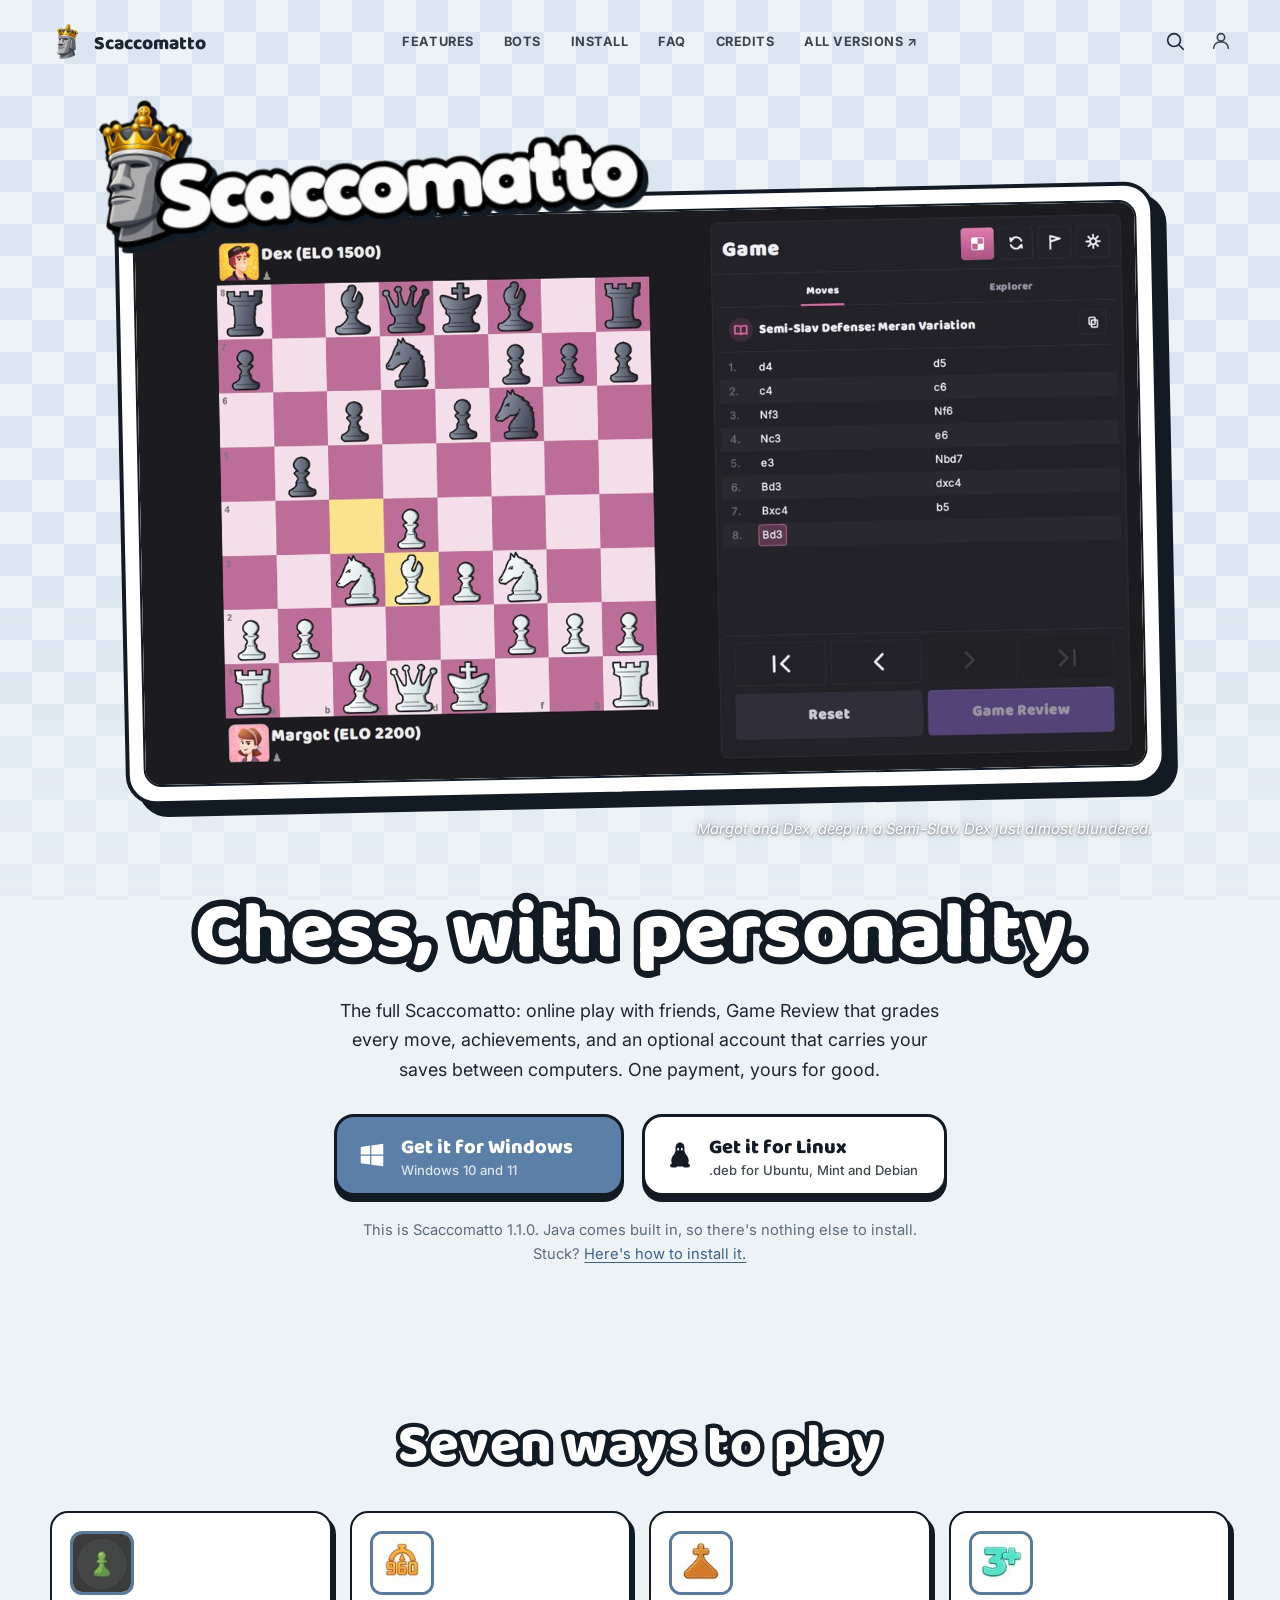
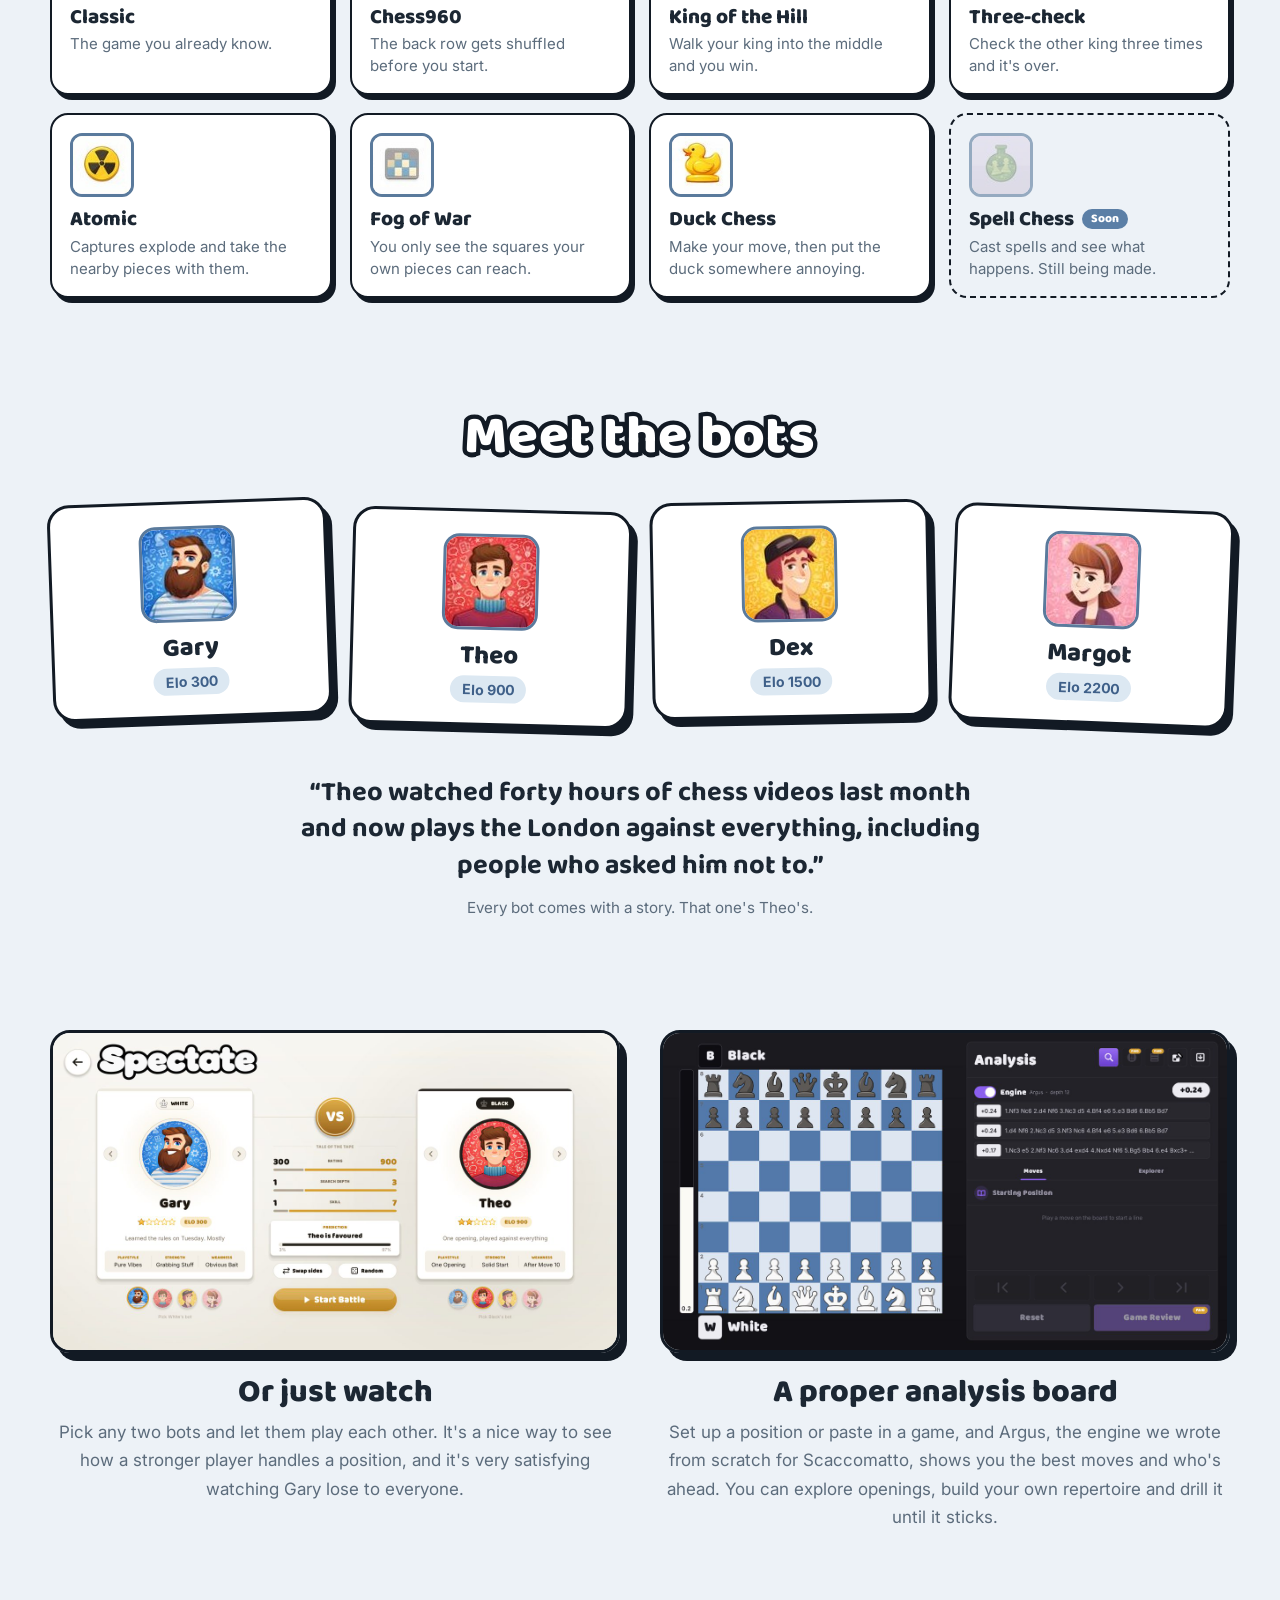
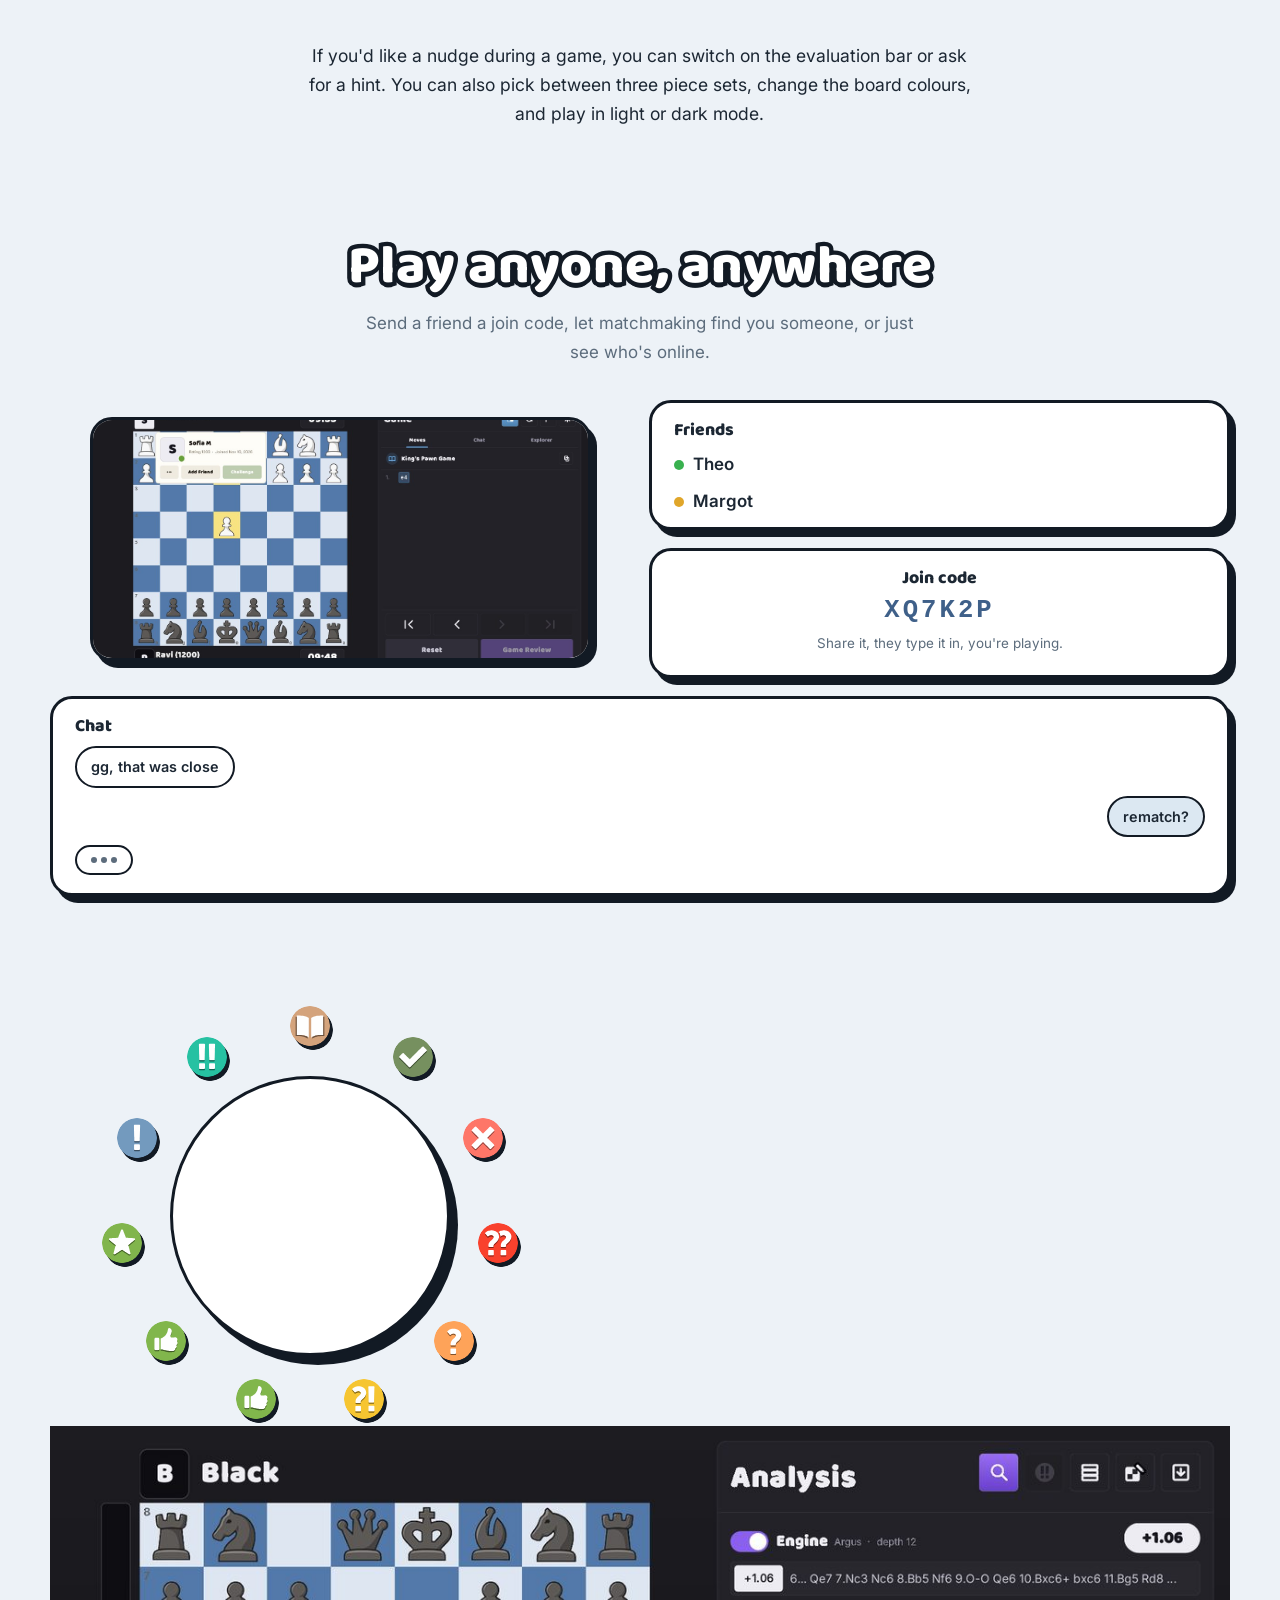
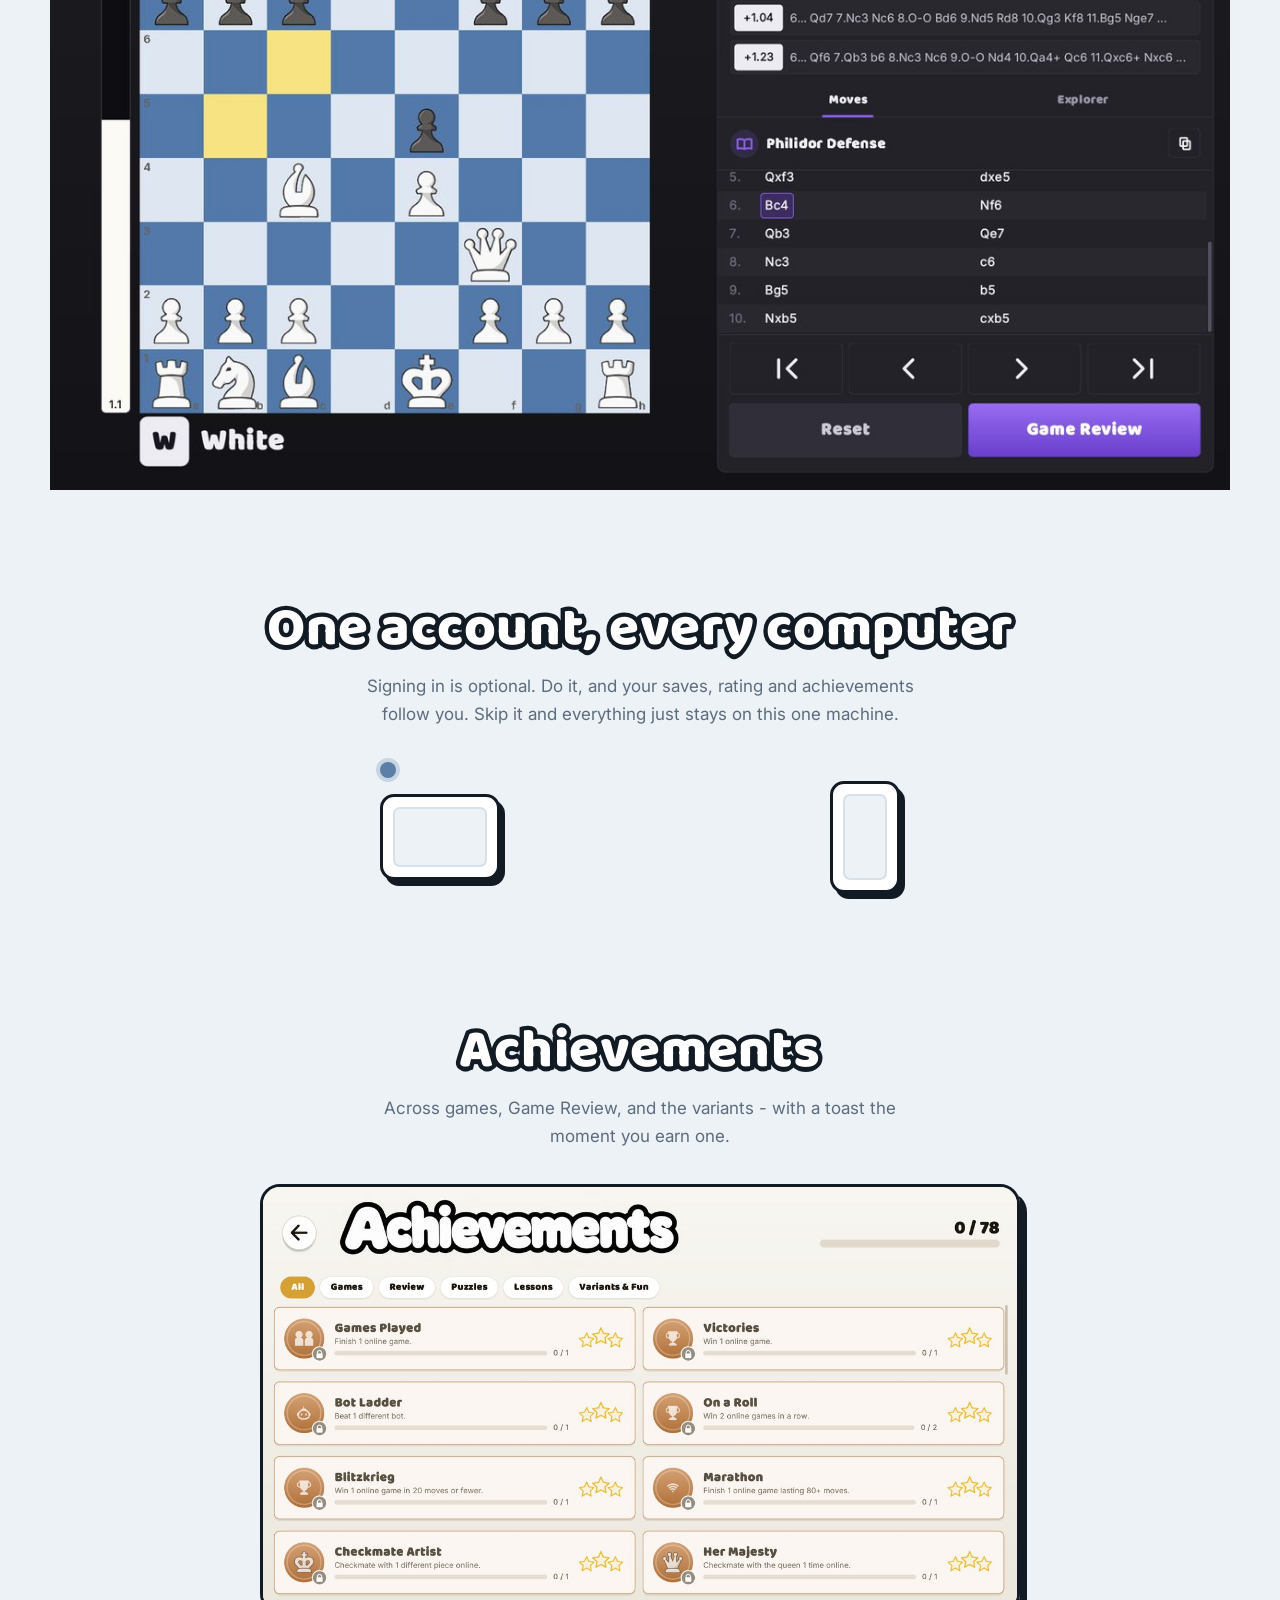
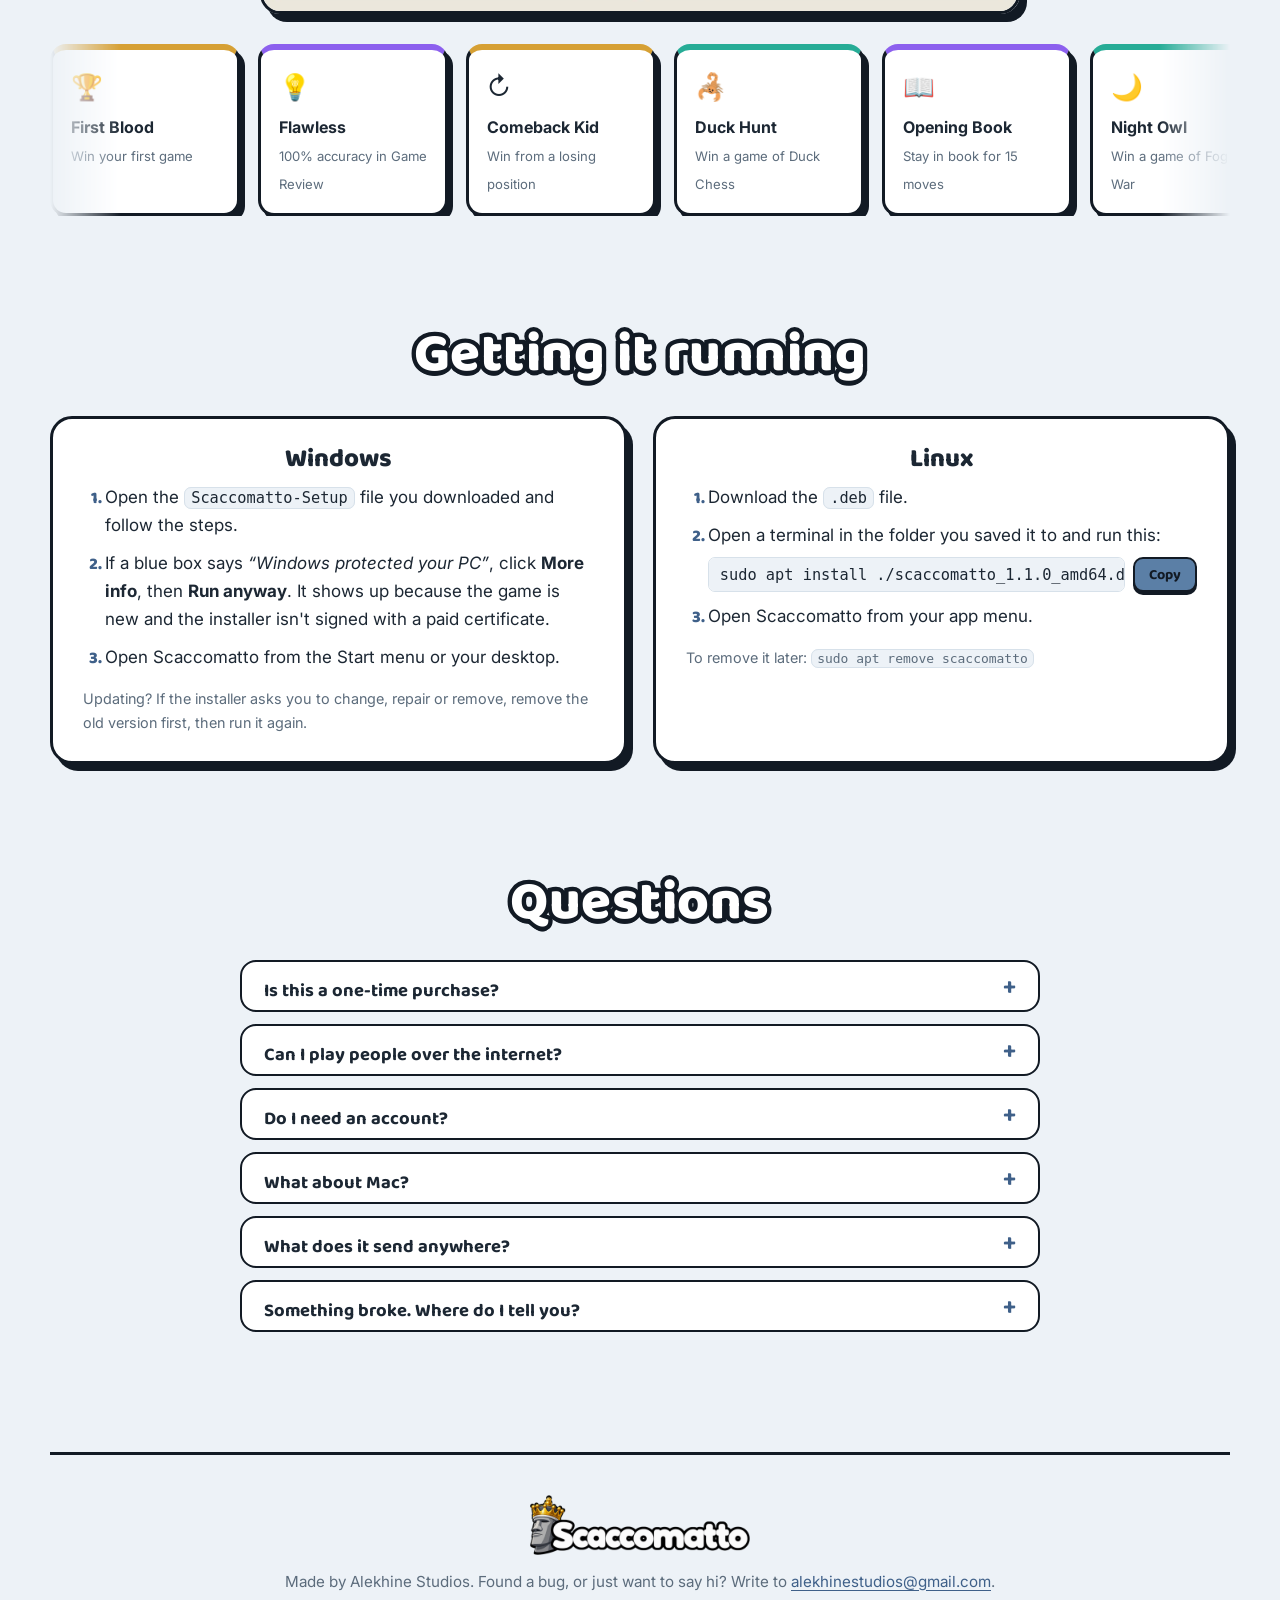
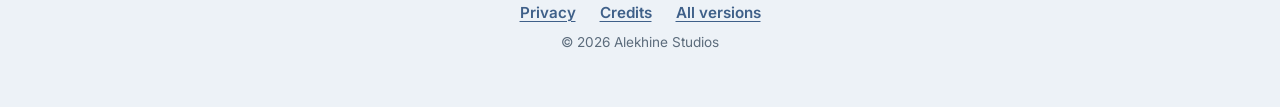
==== commit f31c8c1d: "New repo names" ====
--- a/index.html
+++ b/index.html
@@ -21,7 +21,7 @@
     <li><a href="#install">Install</a></li>
     <li><a href="#questions">FAQ</a></li>
     <li><a href="credits.html">Credits</a></li>
-    <li><a href="https://github.com/Curious3dofficial/scaccomatto-full/releases">All versions &#8599;</a></li>
+    <li><a href="https://github.com/Curious3dofficial/scaccomatto-full-site/releases">All versions &#8599;</a></li>
   </ul>
   <div class="topbar-actions">
     <div class="topbar-search-slot">
@@ -306,7 +306,7 @@
 <footer class="site-footer">
   <img src="img/wordmark.png" alt="Scaccomatto" width="1100" height="300" loading="lazy">
   <p>Made by Alekhine Studios. Found a bug, or just want to say hi? Write to <a href="mailto:alekhinestudios@gmail.com">alekhinestudios@gmail.com</a>.</p>
-  <p class="footer-links"><a href="privacy.html">Privacy</a><a href="credits.html">Credits</a><a href="https://github.com/Curious3dofficial/scaccomatto-full/releases">All versions</a></p>
+  <p class="footer-links"><a href="privacy.html">Privacy</a><a href="credits.html">Credits</a><a href="https://github.com/Curious3dofficial/scaccomatto-full-site/releases">All versions</a></p>
   <p class="copy-line">© 2026 Alekhine Studios</p>
 </footer>
 
@@ -320,7 +320,7 @@
 <script>
 // The GitHub repository the version number and install instructions come
 // from. Change this one line if the repo moves.
-const REPO = "Curious3dofficial/scaccomatto-full";
+const REPO = "Curious3dofficial/scaccomatto-full-site";
 
 (function () {
   // Ask GitHub for the newest proper release, just to show the current
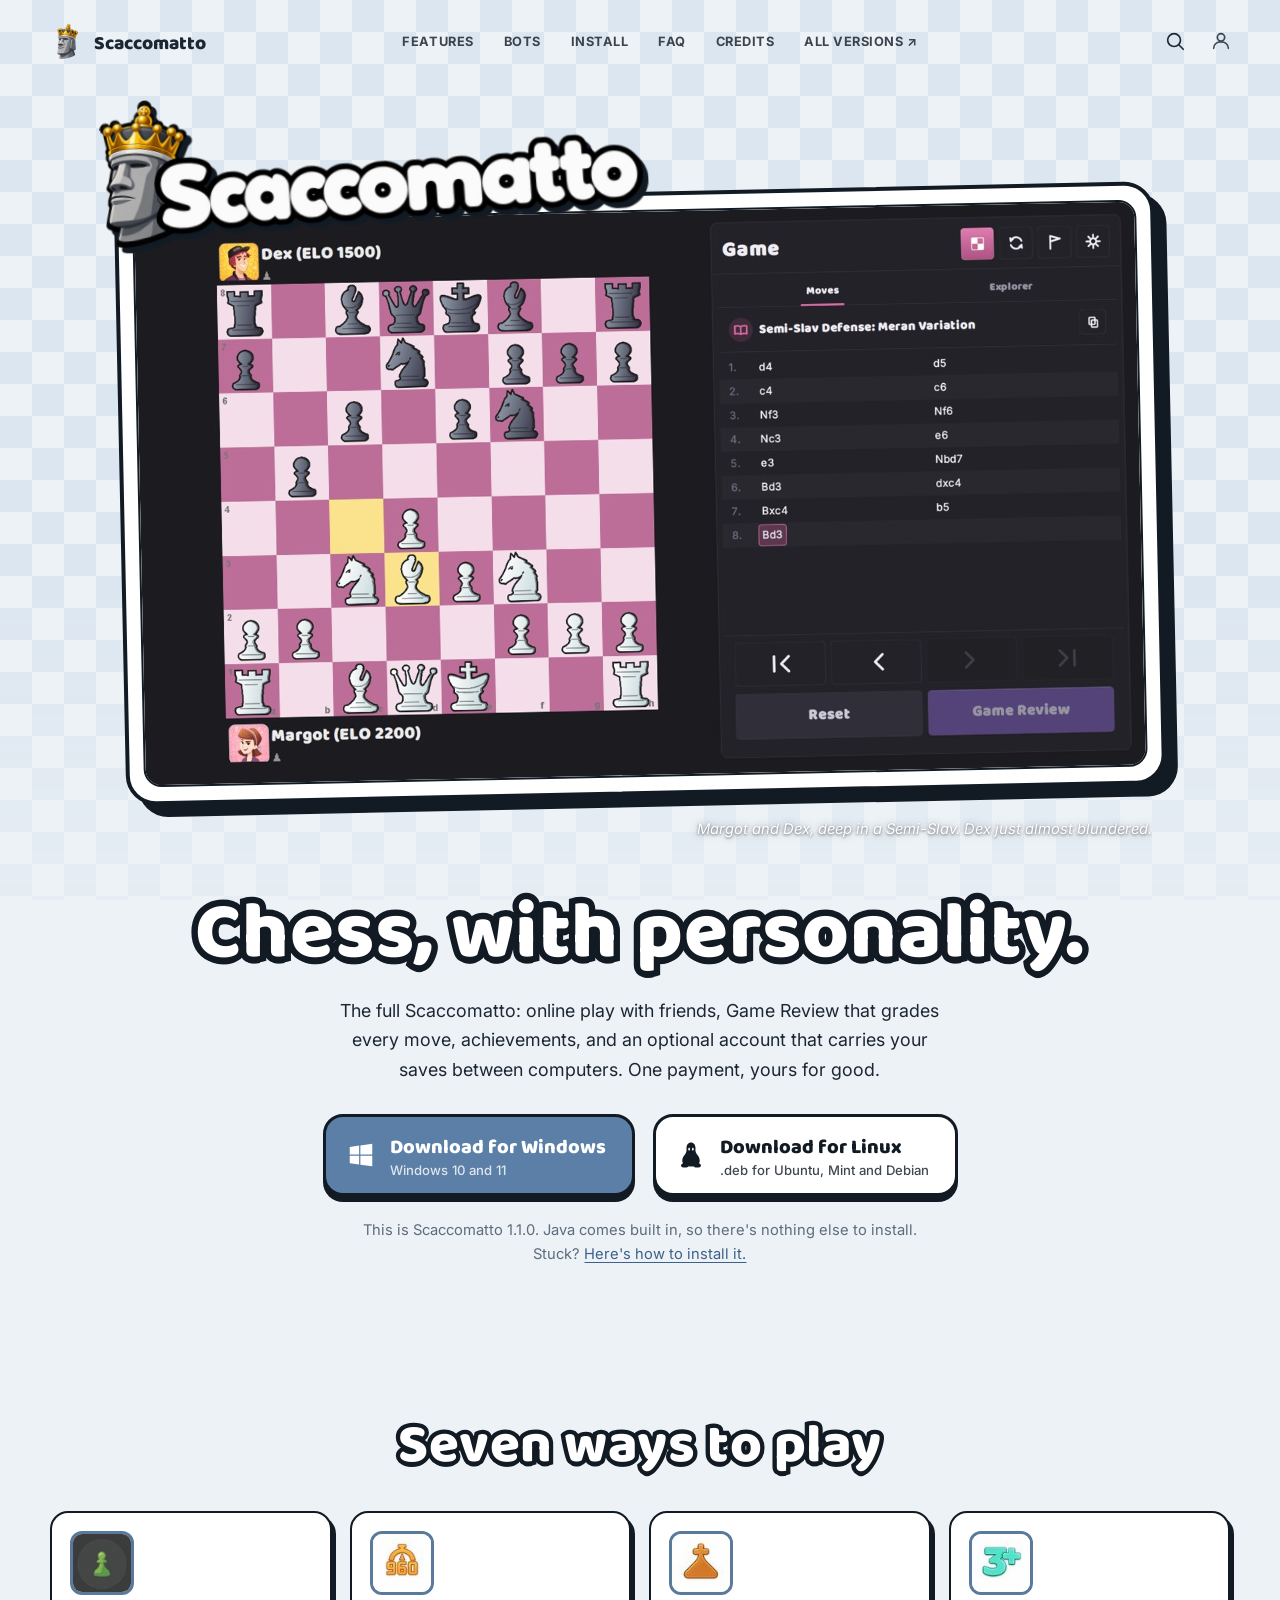
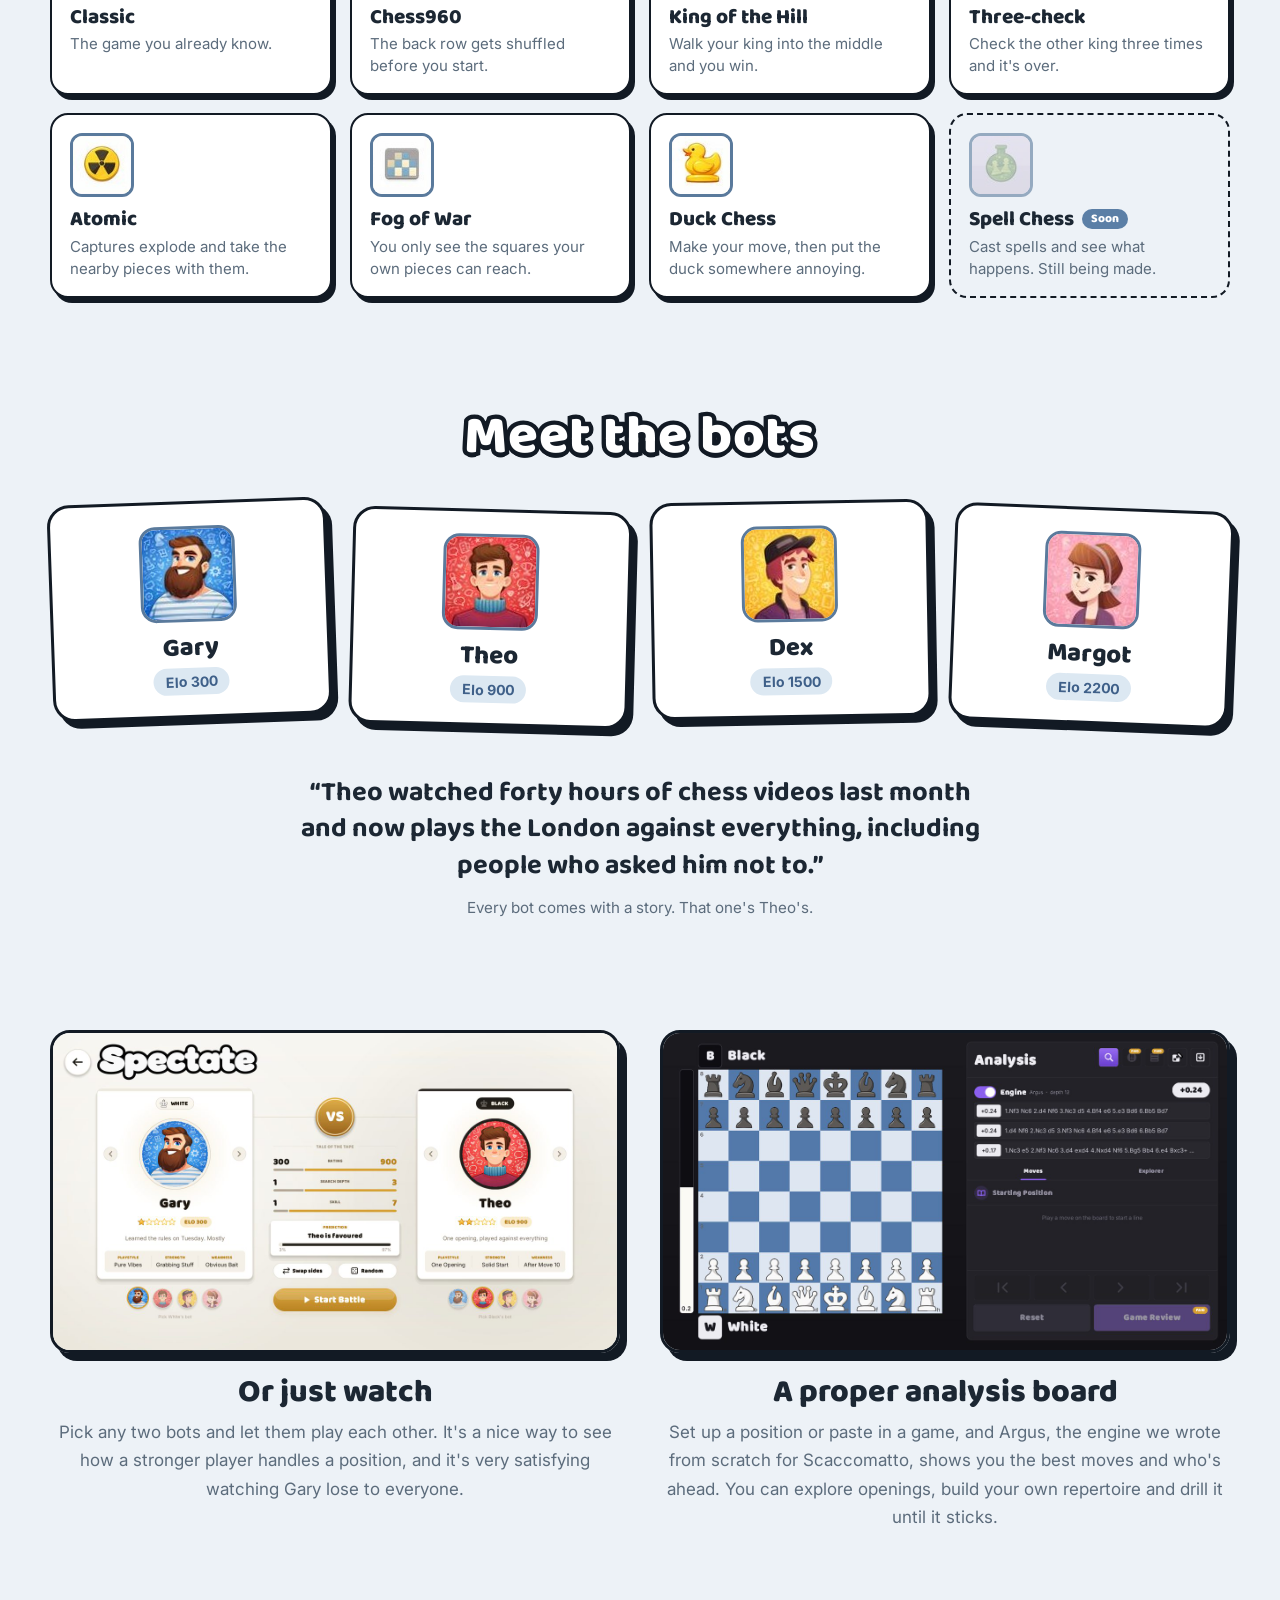
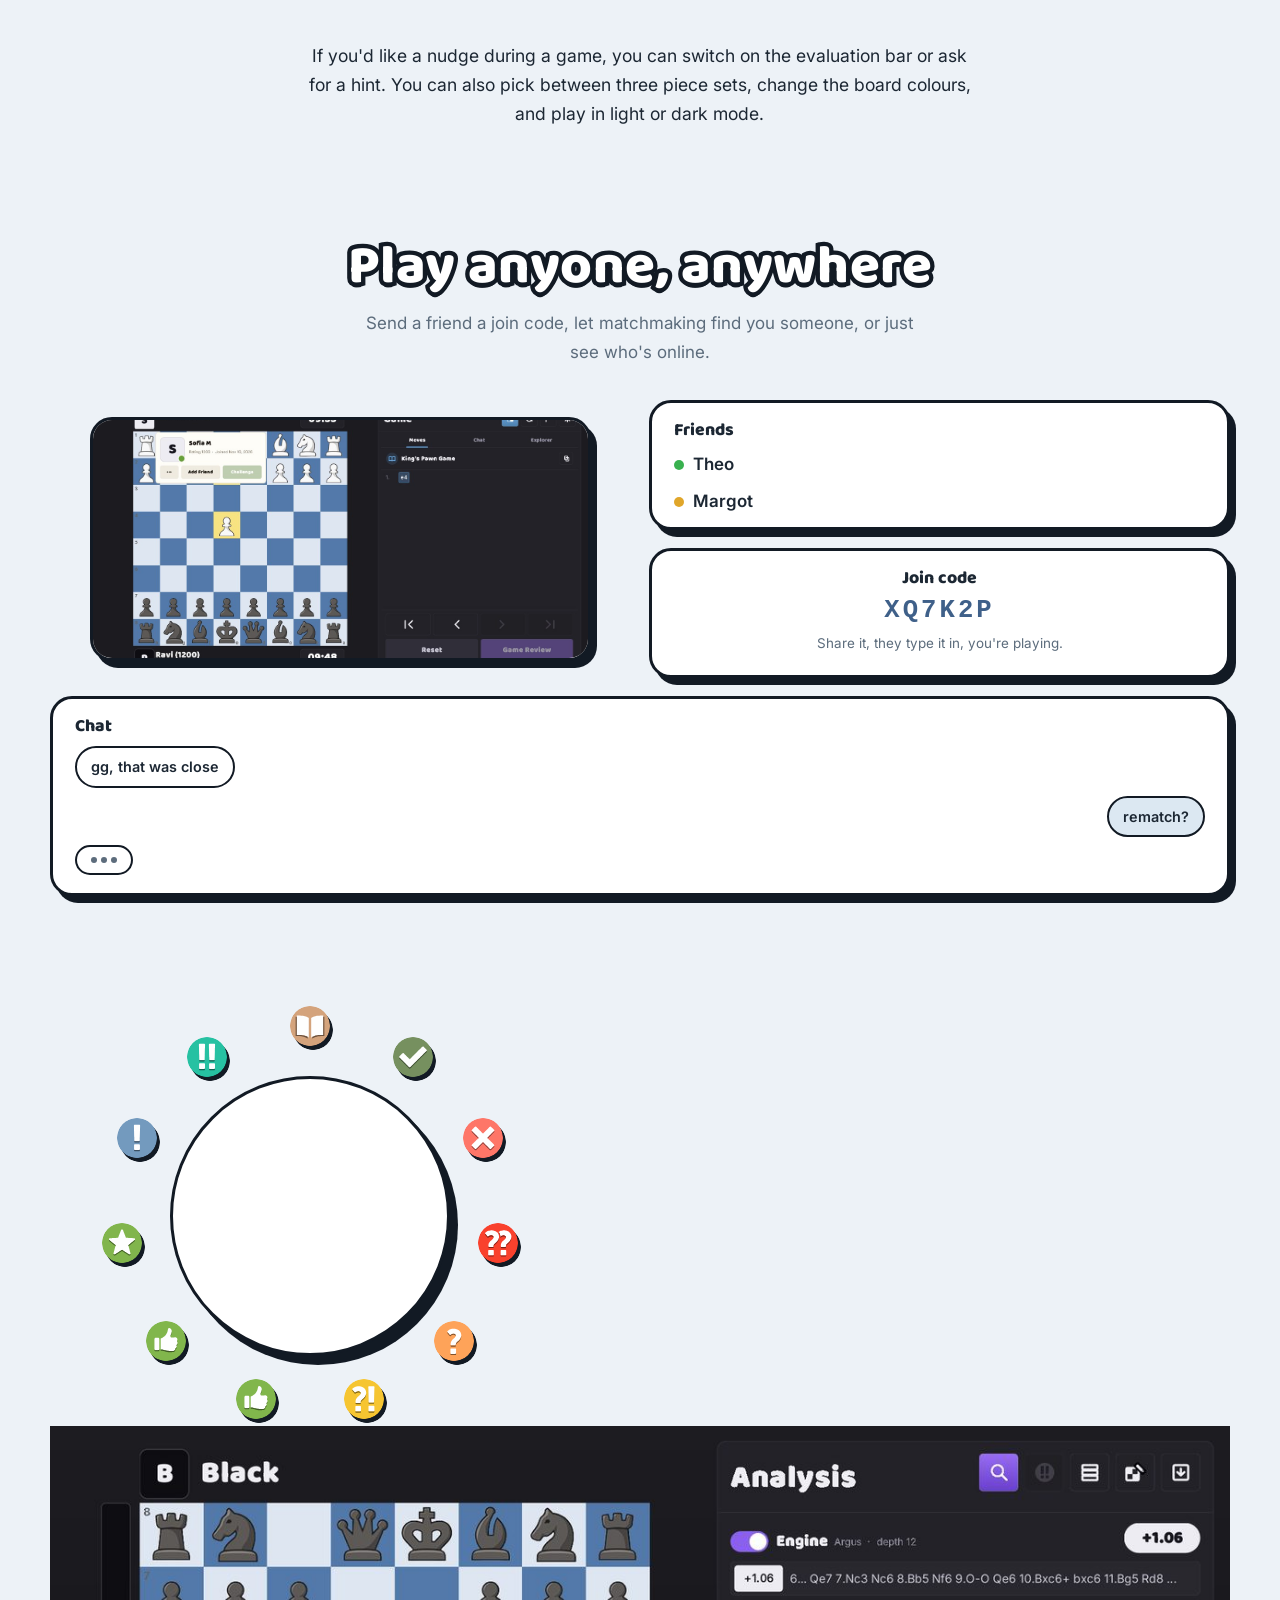
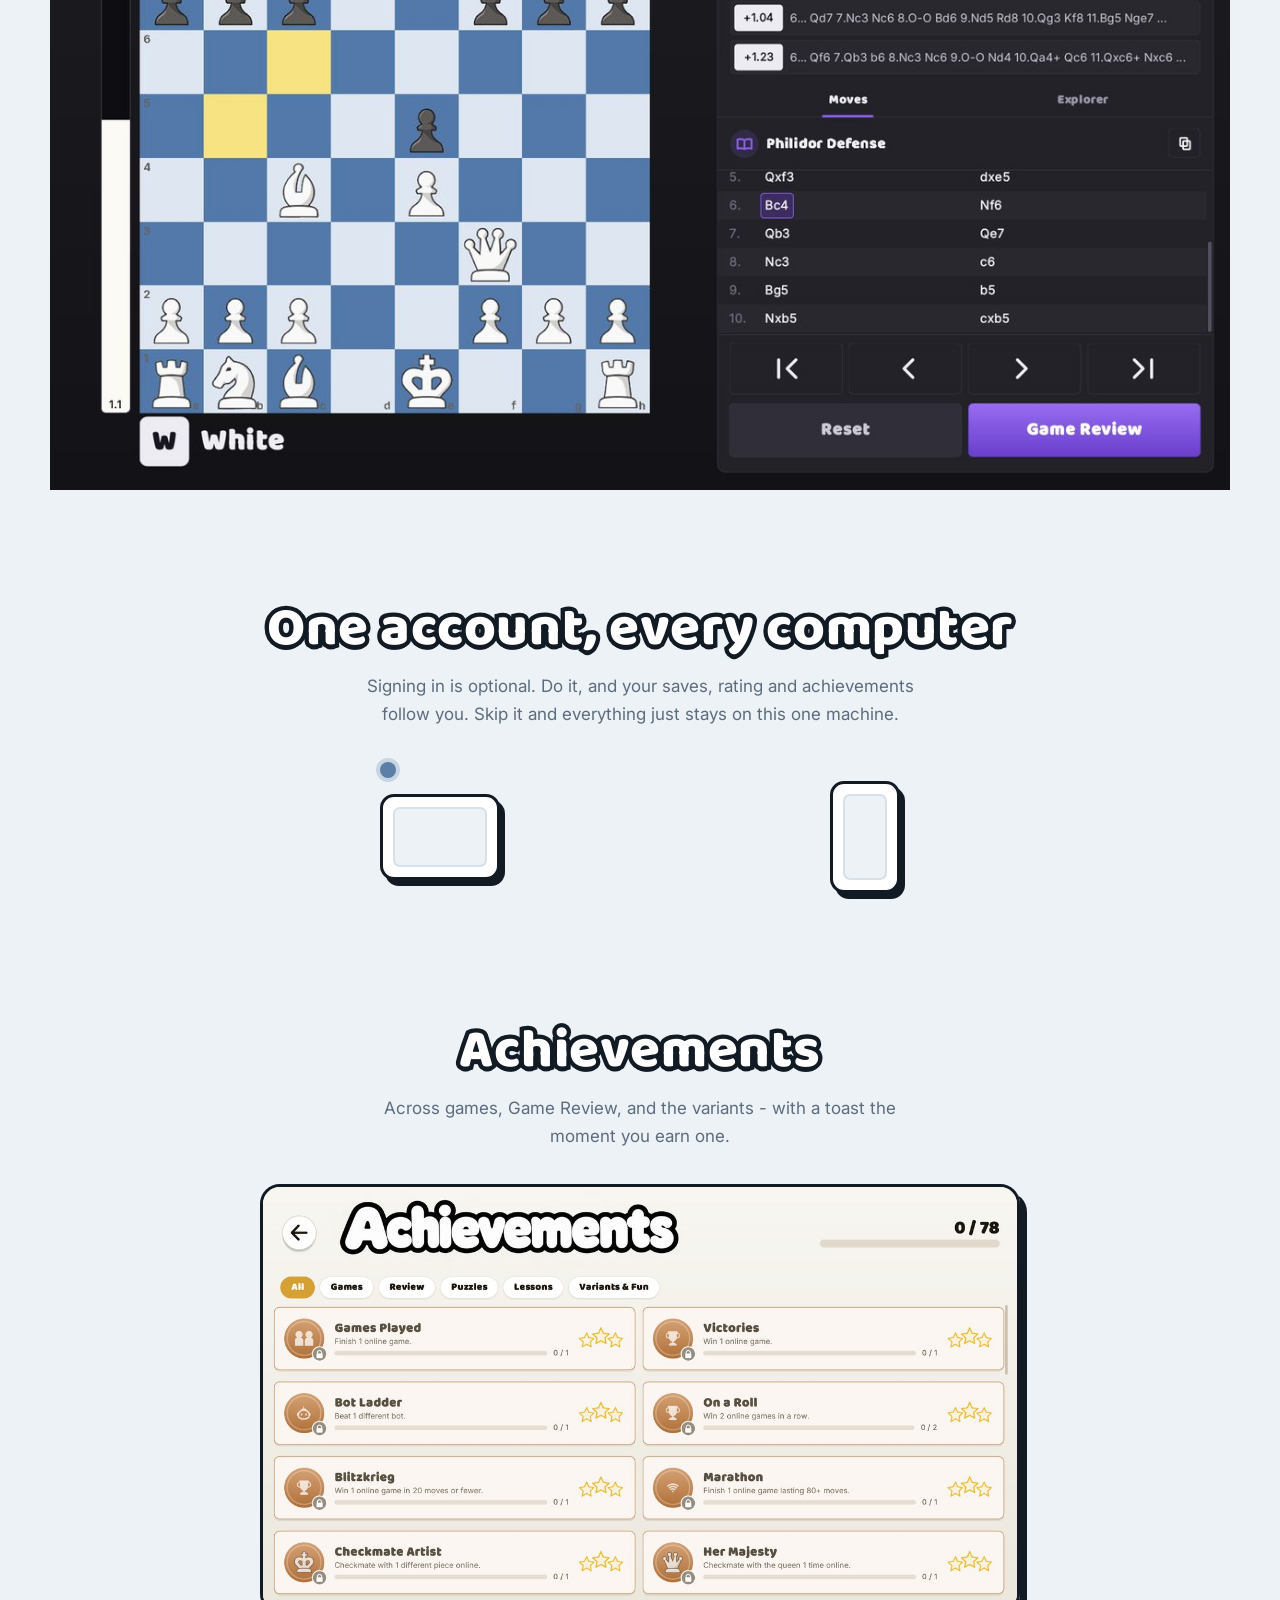
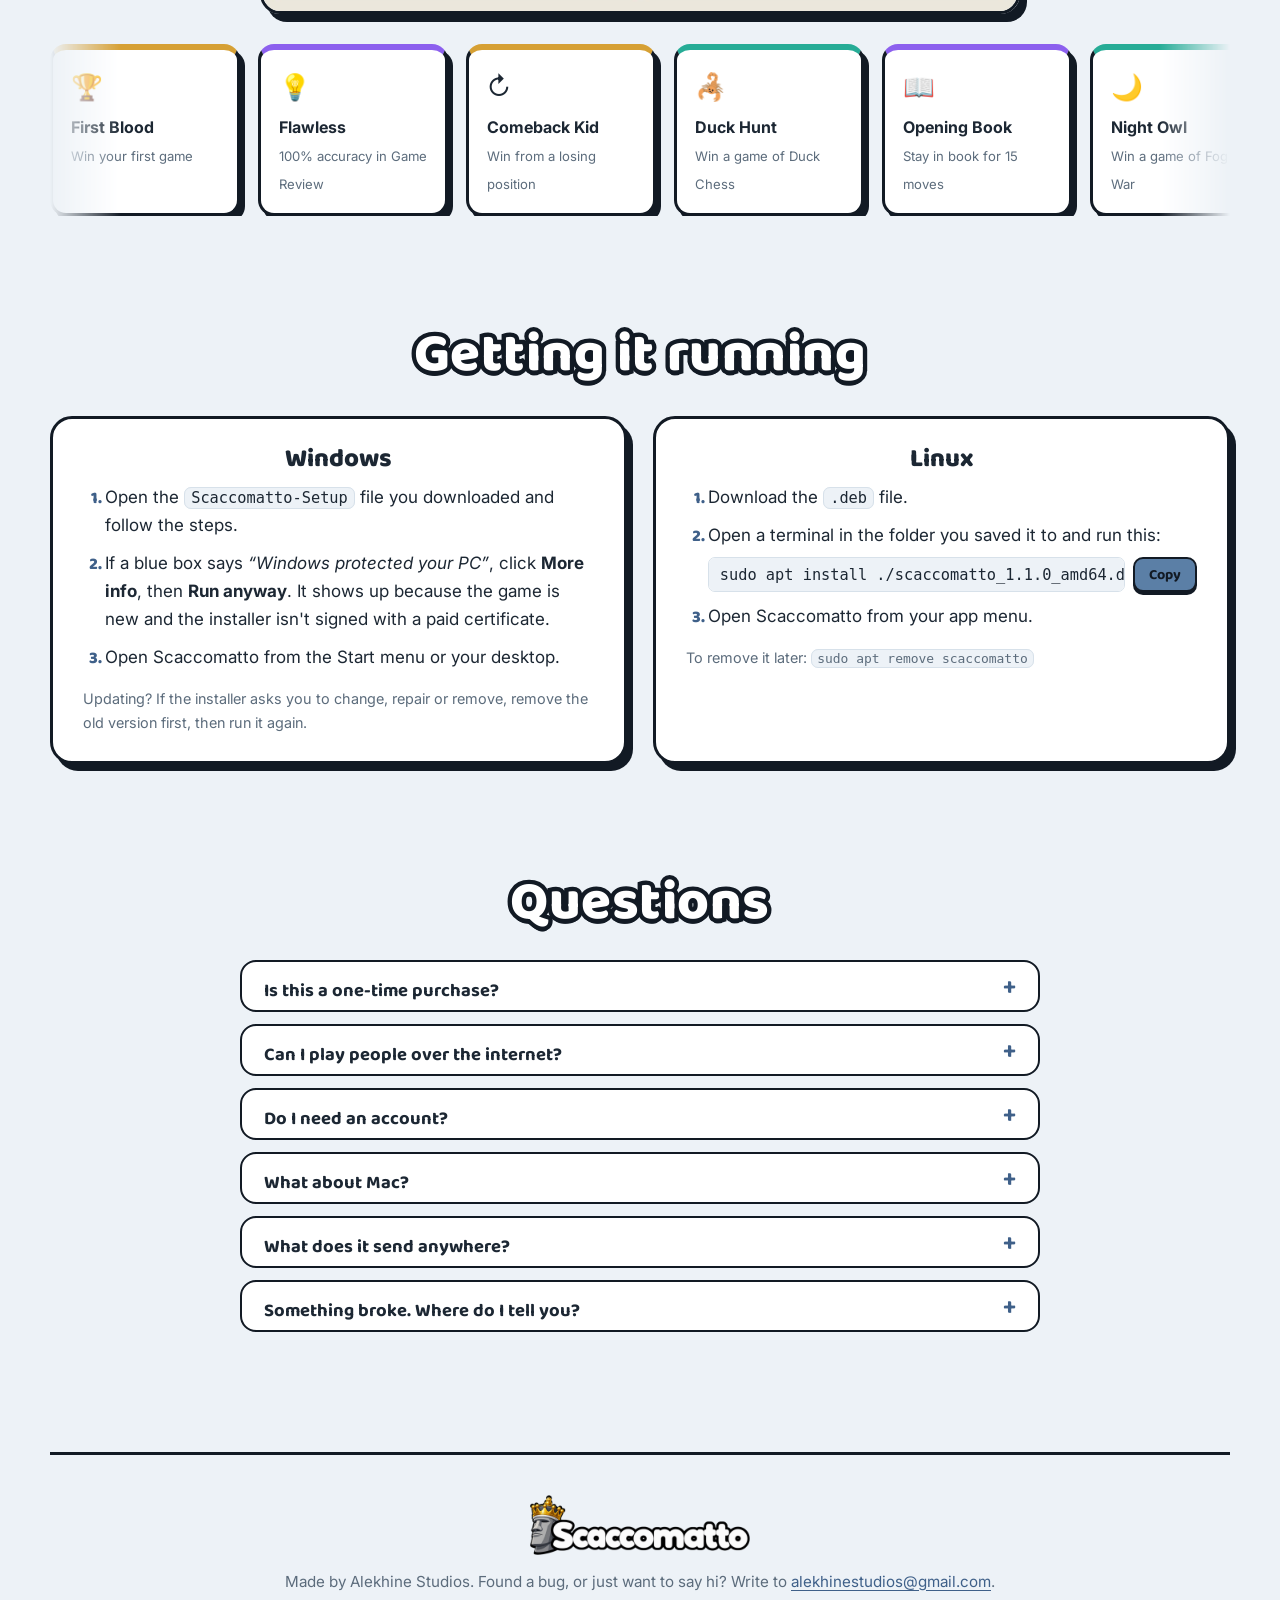
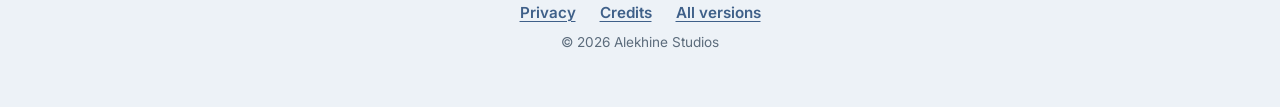
==== commit c5a0e124: "Direct download buttons for now" ====
--- a/index.html
+++ b/index.html
@@ -68,13 +68,13 @@
          purchase links once payment is set up. They're left as plain anchors on purpose
          so nothing 404s in the meantime. -->
     <div class="downloads">
-      <a class="btn btn-gold" id="dl-windows" href="#buy-windows">
+      <a class="btn btn-gold" id="dl-windows" href="https://github.com/Curious3dofficial/scaccomatto-full-site/releases/latest">
         <svg viewBox="0 0 24 24" aria-hidden="true"><path d="M3 5.5 10.5 4.4v7.1H3zM11.5 4.3 21 3v8.5h-9.5zM3 12.5h7.5v7.1L3 18.5zM11.5 12.5H21V21l-9.5-1.3z"/></svg>
-        <span><strong>Get it for Windows</strong><small id="dl-windows-note">Windows 10 and 11</small></span>
+        <span><strong>Download for Windows</strong><small id="dl-windows-note">Windows 10 and 11</small></span>
       </a>
-      <a class="btn btn-white" id="dl-linux" href="#buy-linux">
+      <a class="btn btn-white" id="dl-linux" href="https://github.com/Curious3dofficial/scaccomatto-full-site/releases/latest">
         <svg viewBox="0 0 24 24" aria-hidden="true"><path d="M12 2c-2.2 0-3.6 1.9-3.6 4.6 0 1.5.3 2.4-.6 3.9C6.6 12.2 5 14 5 16.4c0 .8.2 1.5.6 2.1-.9.5-1.6 1.2-1.6 2 0 1.1 1.5 1.5 3.4 1.5 1.2 0 2.2-.4 2.8-1 .5.1 1.1.2 1.8.2s1.3-.1 1.8-.2c.6.6 1.6 1 2.8 1 1.9 0 3.4-.4 3.4-1.5 0-.8-.7-1.5-1.6-2 .4-.6.6-1.3.6-2.1 0-2.4-1.6-4.2-2.8-5.9-.9-1.5-.6-2.4-.6-3.9C15.6 3.9 14.2 2 12 2zm-1.5 4.2c.4 0 .7.5.7 1.1s-.3 1.1-.7 1.1-.7-.5-.7-1.1.3-1.1.7-1.1zm3 0c.4 0 .7.5.7 1.1s-.3 1.1-.7 1.1-.7-.5-.7-1.1.3-1.1.7-1.1z"/></svg>
-        <span><strong>Get it for Linux</strong><small id="dl-linux-note">.deb for Ubuntu, Mint and Debian</small></span>
+        <span><strong>Download for Linux</strong><small id="dl-linux-note">.deb for Ubuntu, Mint and Debian</small></span>
       </a>
     </div>
     <p class="fineprint">This is <span id="version">Scaccomatto 1.1.0</span>. Java comes built in, so there's nothing else to install. Stuck? <a href="#install">Here's how to install it.</a></p>
@@ -336,6 +336,10 @@
       const size = a => a ? ", " + Math.round(a.size / 1048576) + " MB" : "";
       if (exe) document.getElementById("dl-windows-note").textContent = "Windows 10 and 11" + size(exe);
       if (deb) document.getElementById("dl-linux-note").textContent = ".deb for Ubuntu, Mint and Debian" + size(deb);
+      // For now (testing) the buttons download the installers directly.
+      // Later these become purchase links: just delete these two lines.
+      if (exe) document.getElementById("dl-windows").href = exe.browser_download_url;
+      if (deb) document.getElementById("dl-linux").href = deb.browser_download_url;
       if (rel.tag_name) {
         const v = rel.tag_name.replace(/^v/, "");
         document.getElementById("version").textContent = "Scaccomatto " + v;
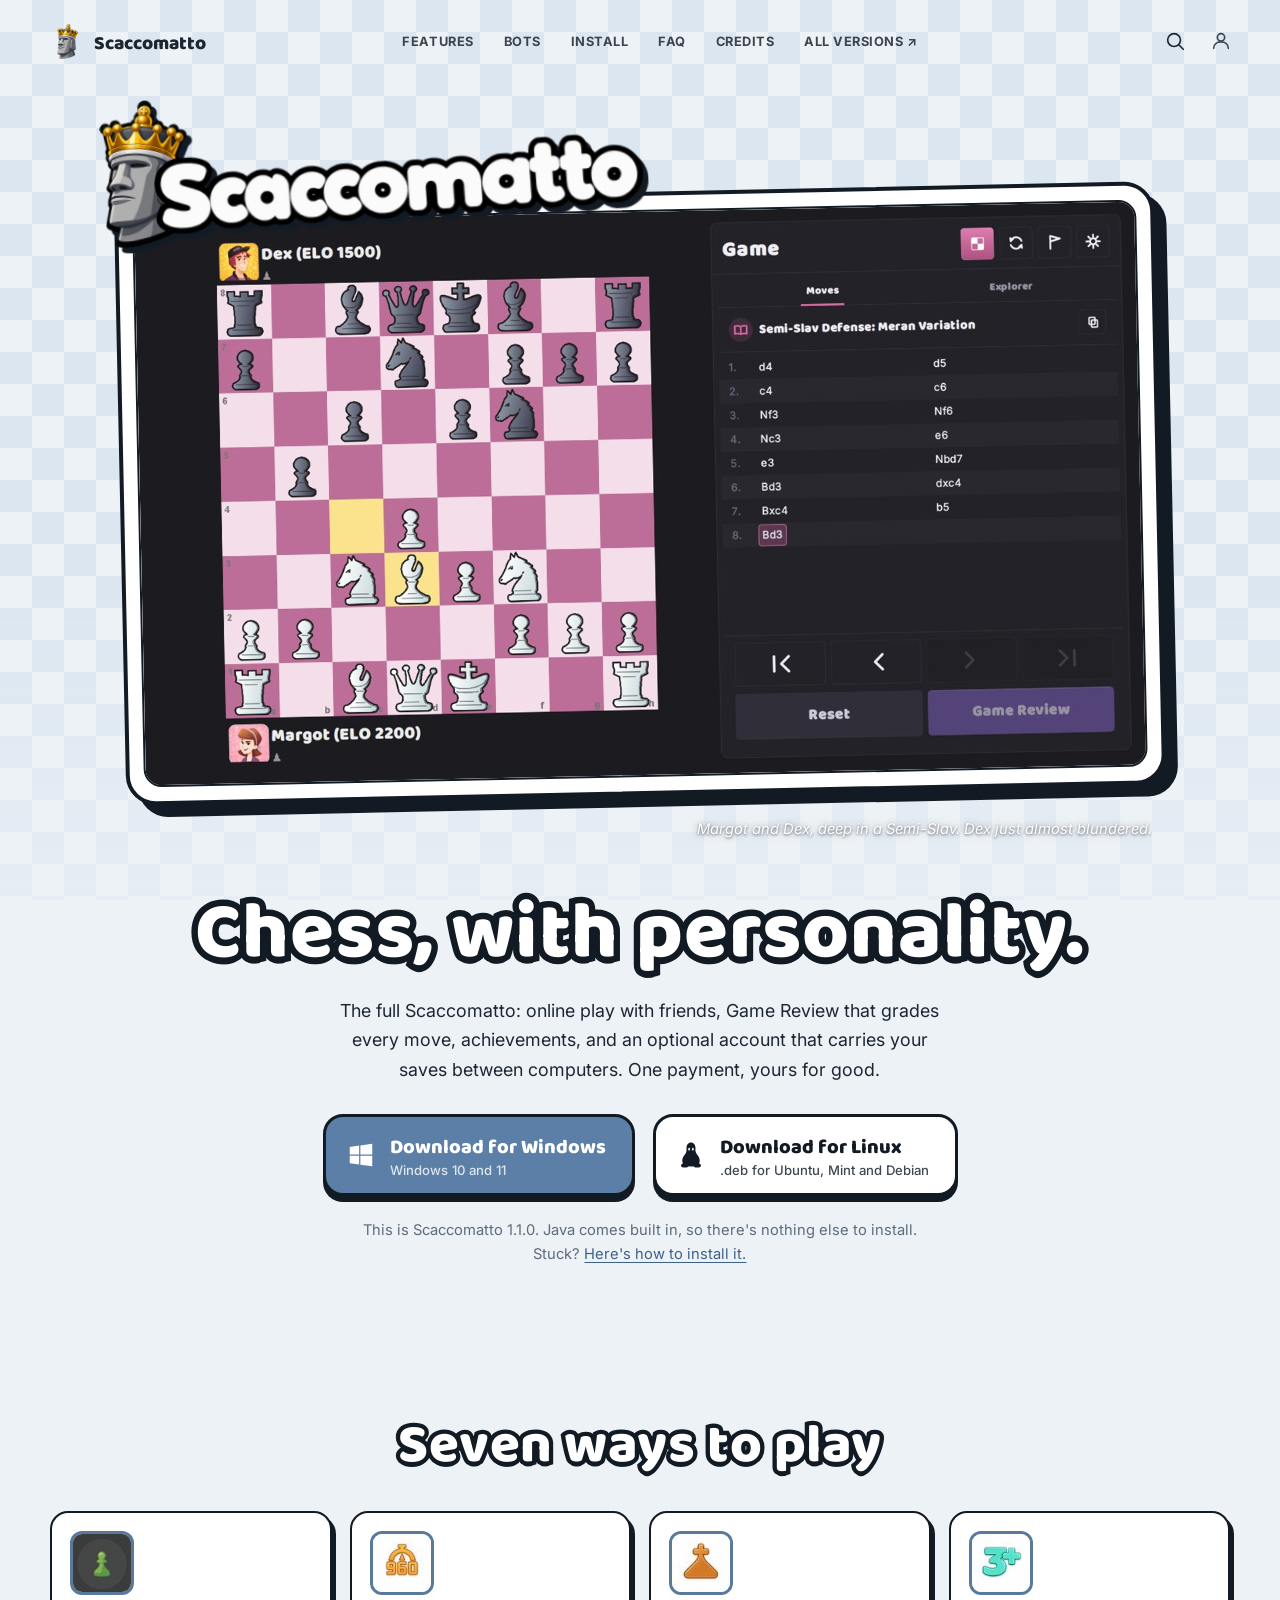
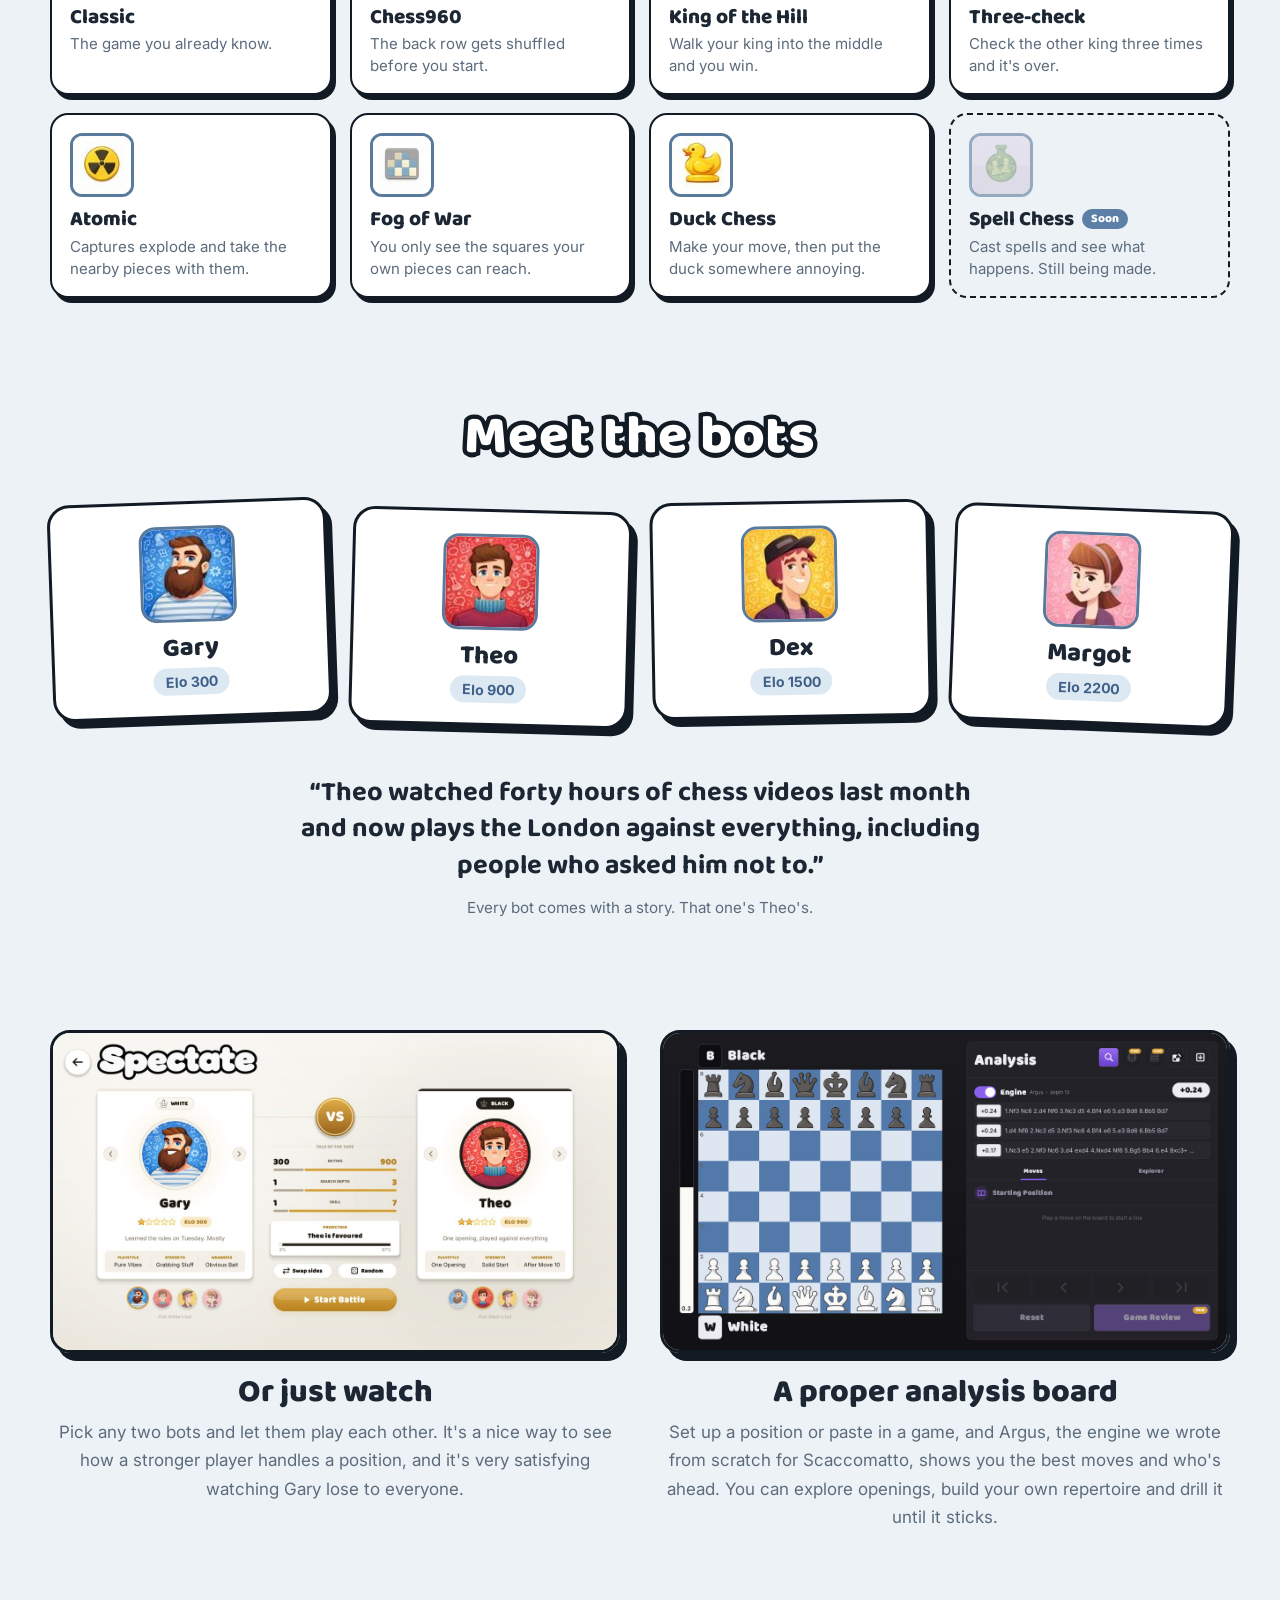
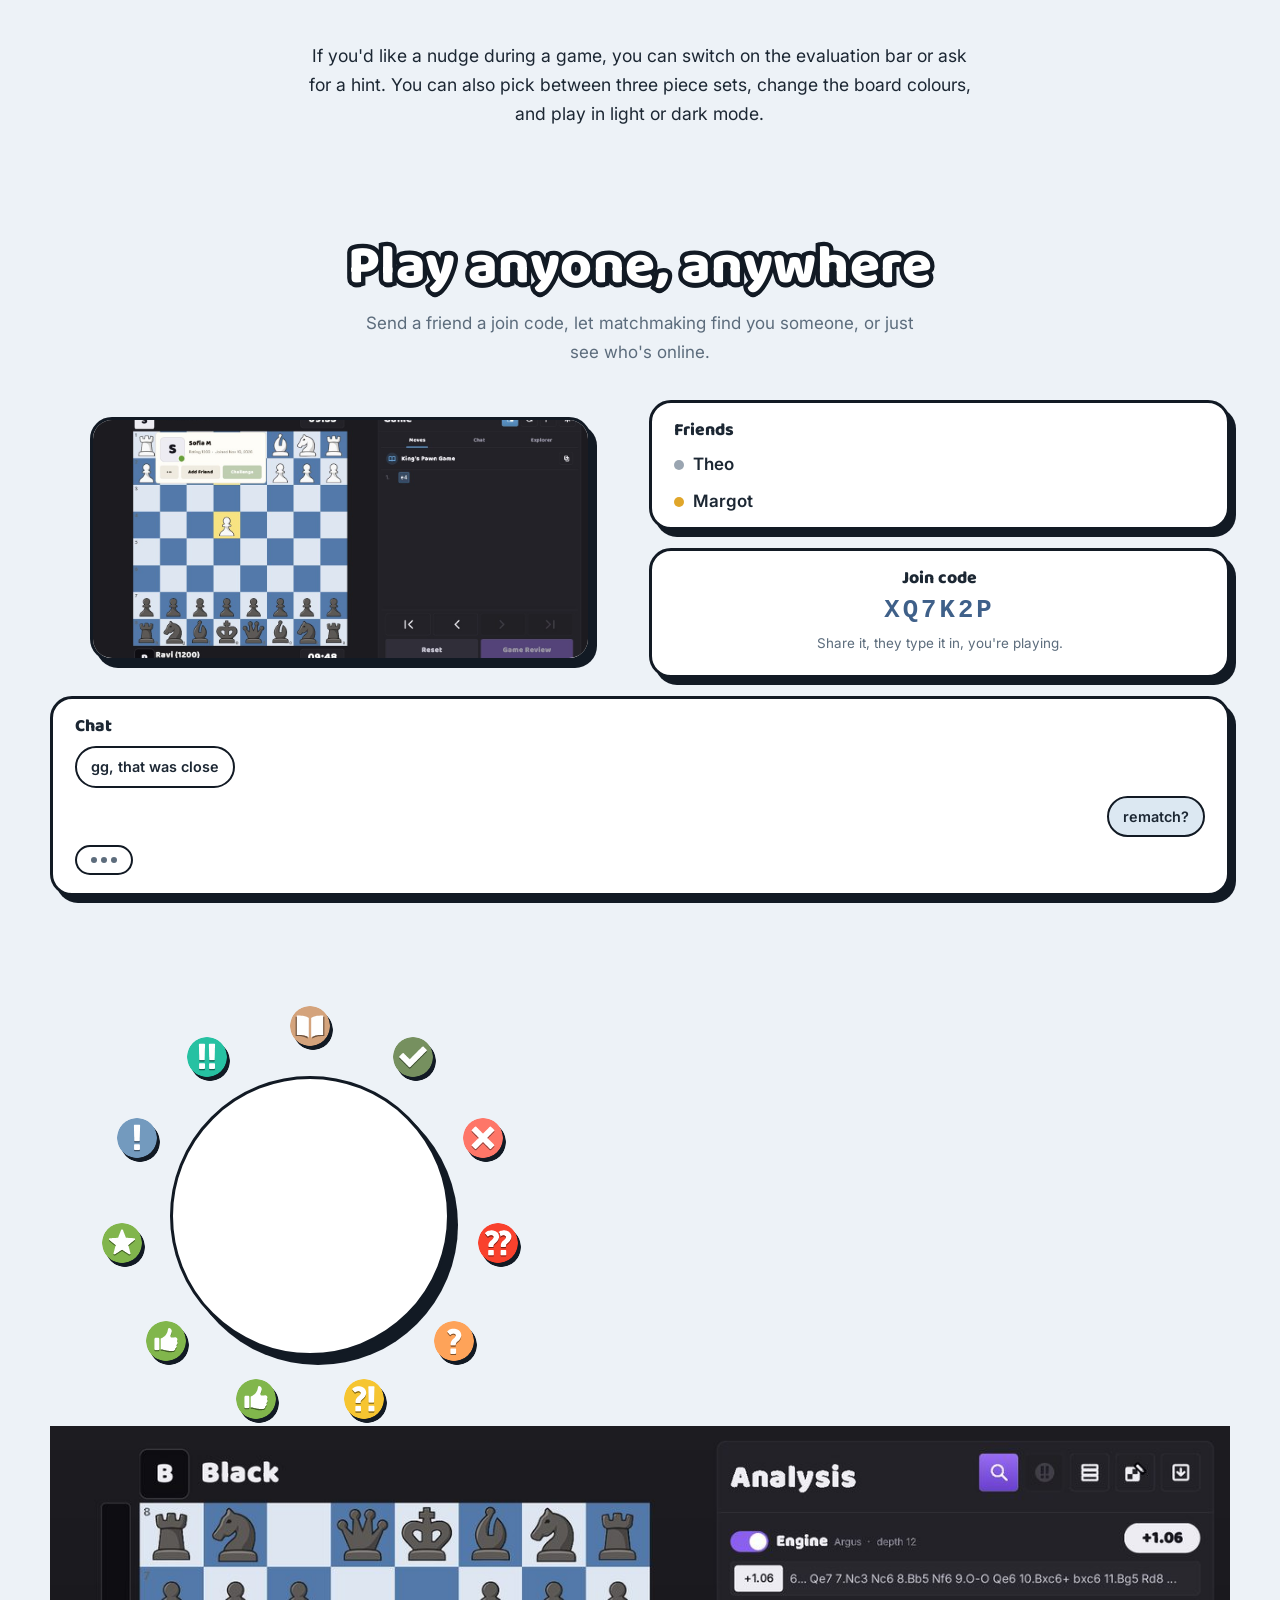
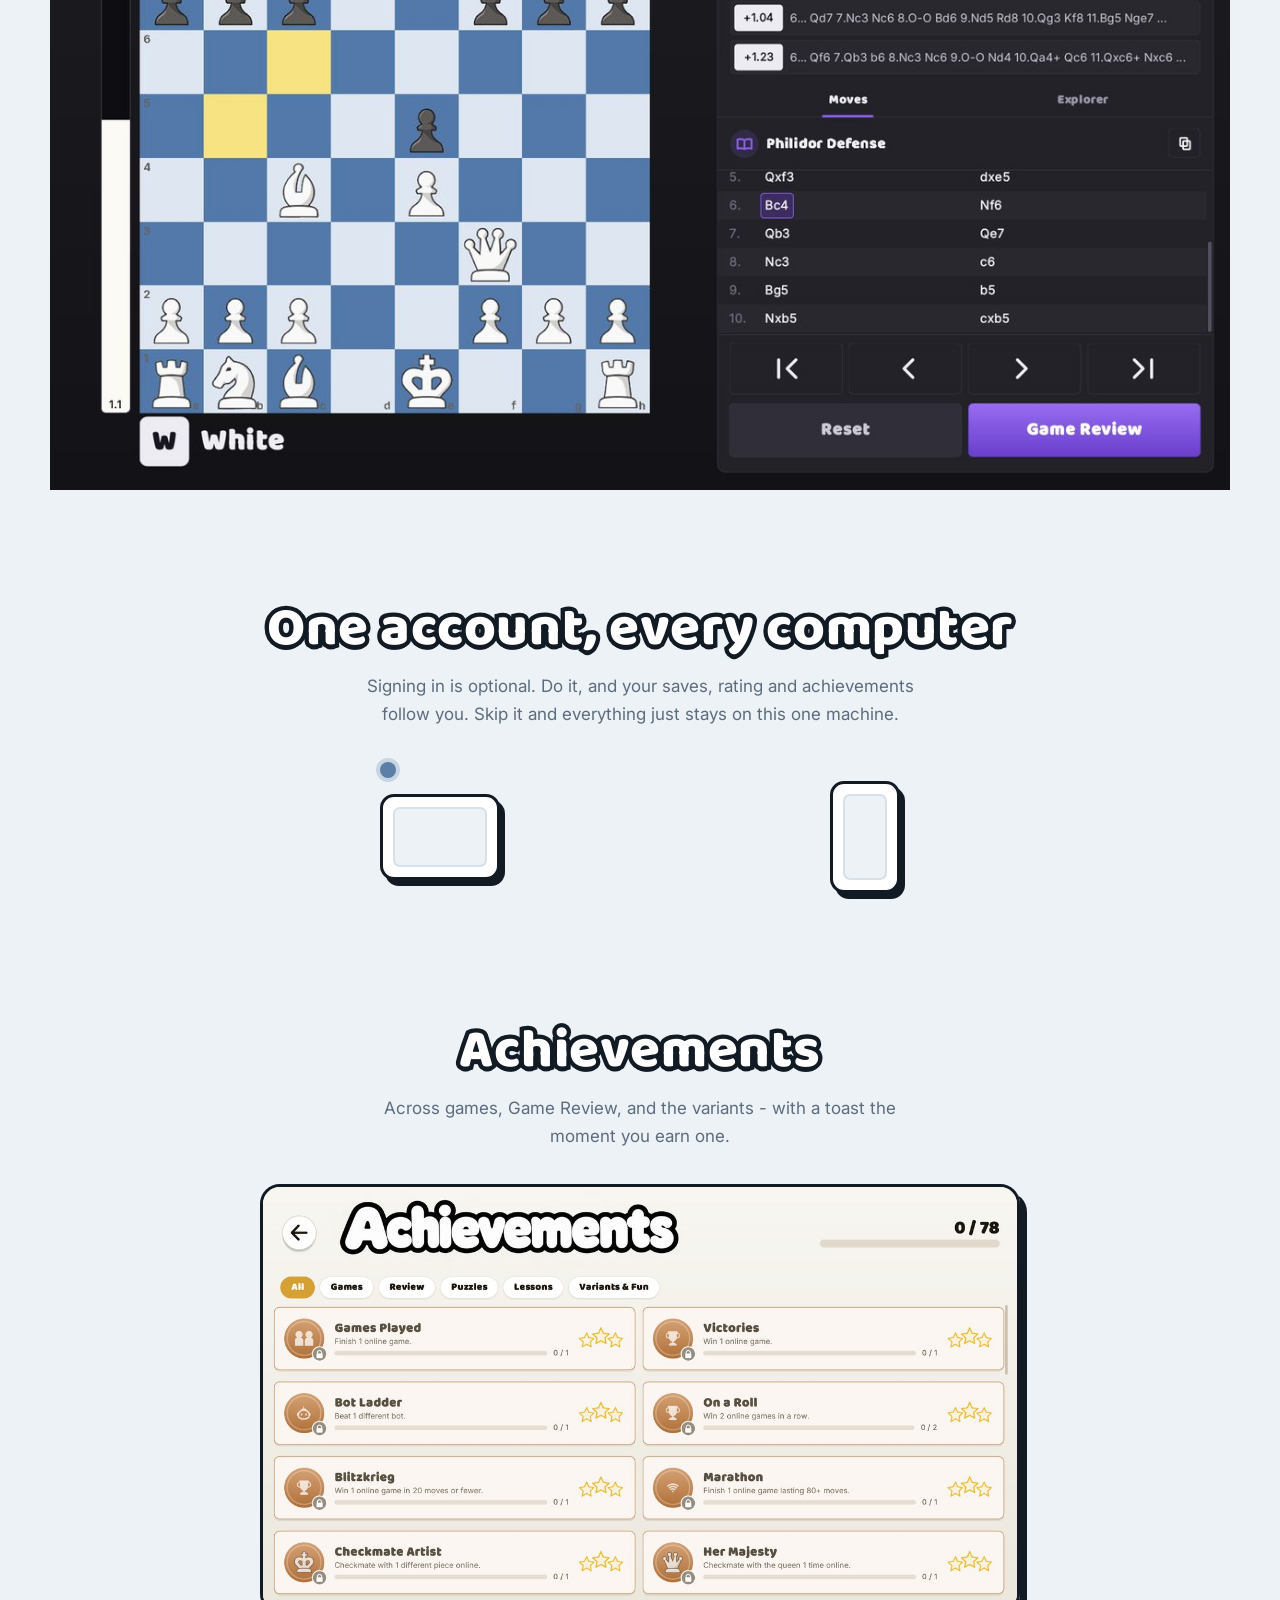
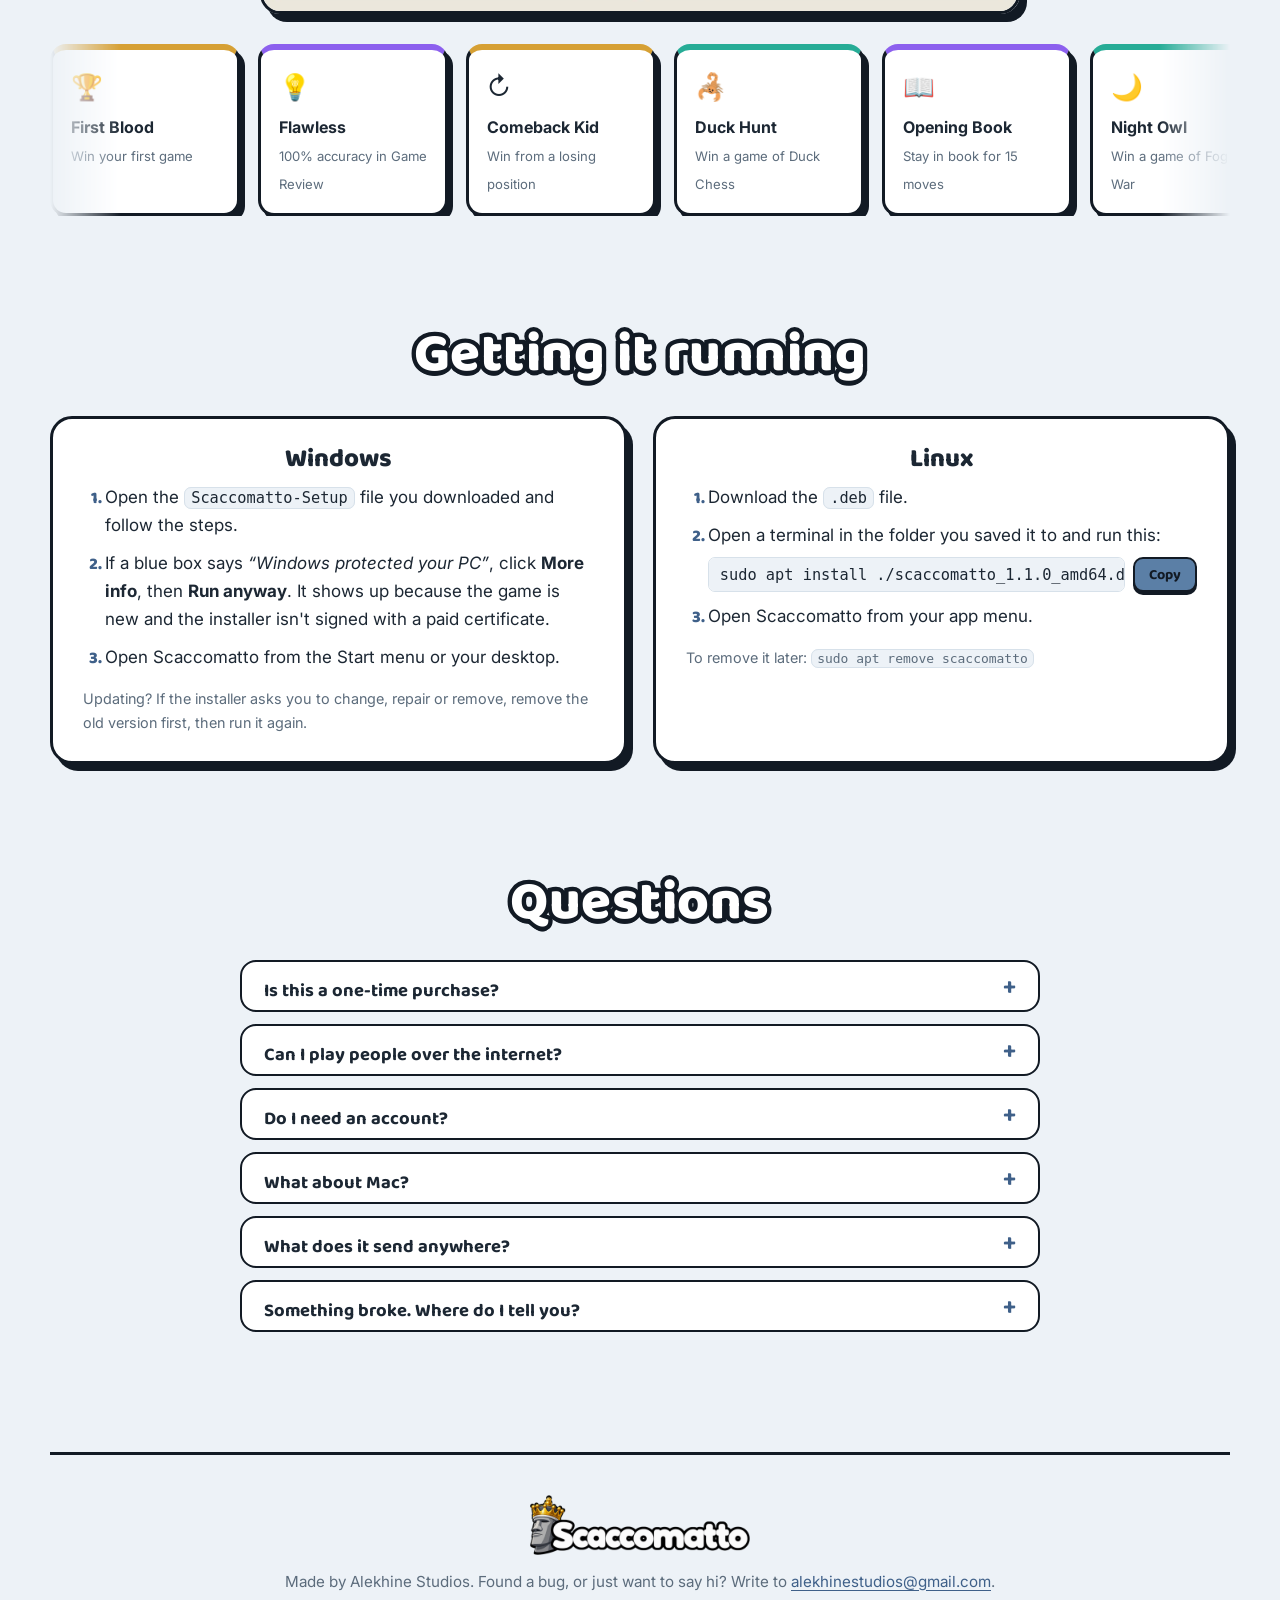
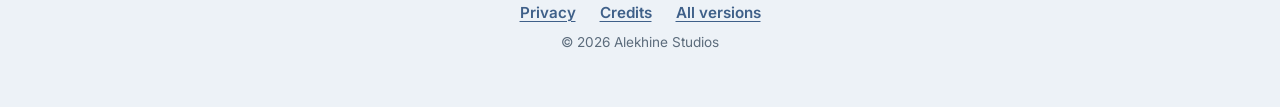
==== commit a502faa8: "Buttons link straight to the files" ====
--- a/index.html
+++ b/index.html
@@ -68,11 +68,11 @@
          purchase links once payment is set up. They're left as plain anchors on purpose
          so nothing 404s in the meantime. -->
     <div class="downloads">
-      <a class="btn btn-gold" id="dl-windows" href="https://github.com/Curious3dofficial/scaccomatto-full-site/releases/latest">
+      <a class="btn btn-gold" id="dl-windows" href="https://github.com/Curious3dofficial/scaccomatto-full-site/releases/latest/download/Scaccomatto-Setup-1.1.0.exe">
         <svg viewBox="0 0 24 24" aria-hidden="true"><path d="M3 5.5 10.5 4.4v7.1H3zM11.5 4.3 21 3v8.5h-9.5zM3 12.5h7.5v7.1L3 18.5zM11.5 12.5H21V21l-9.5-1.3z"/></svg>
         <span><strong>Download for Windows</strong><small id="dl-windows-note">Windows 10 and 11</small></span>
       </a>
-      <a class="btn btn-white" id="dl-linux" href="https://github.com/Curious3dofficial/scaccomatto-full-site/releases/latest">
+      <a class="btn btn-white" id="dl-linux" href="https://github.com/Curious3dofficial/scaccomatto-full-site/releases/latest/download/scaccomatto_1.1.0_amd64.deb">
         <svg viewBox="0 0 24 24" aria-hidden="true"><path d="M12 2c-2.2 0-3.6 1.9-3.6 4.6 0 1.5.3 2.4-.6 3.9C6.6 12.2 5 14 5 16.4c0 .8.2 1.5.6 2.1-.9.5-1.6 1.2-1.6 2 0 1.1 1.5 1.5 3.4 1.5 1.2 0 2.2-.4 2.8-1 .5.1 1.1.2 1.8.2s1.3-.1 1.8-.2c.6.6 1.6 1 2.8 1 1.9 0 3.4-.4 3.4-1.5 0-.8-.7-1.5-1.6-2 .4-.6.6-1.3.6-2.1 0-2.4-1.6-4.2-2.8-5.9-.9-1.5-.6-2.4-.6-3.9C15.6 3.9 14.2 2 12 2zm-1.5 4.2c.4 0 .7.5.7 1.1s-.3 1.1-.7 1.1-.7-.5-.7-1.1.3-1.1.7-1.1zm3 0c.4 0 .7.5.7 1.1s-.3 1.1-.7 1.1-.7-.5-.7-1.1.3-1.1.7-1.1z"/></svg>
         <span><strong>Download for Linux</strong><small id="dl-linux-note">.deb for Ubuntu, Mint and Debian</small></span>
       </a>
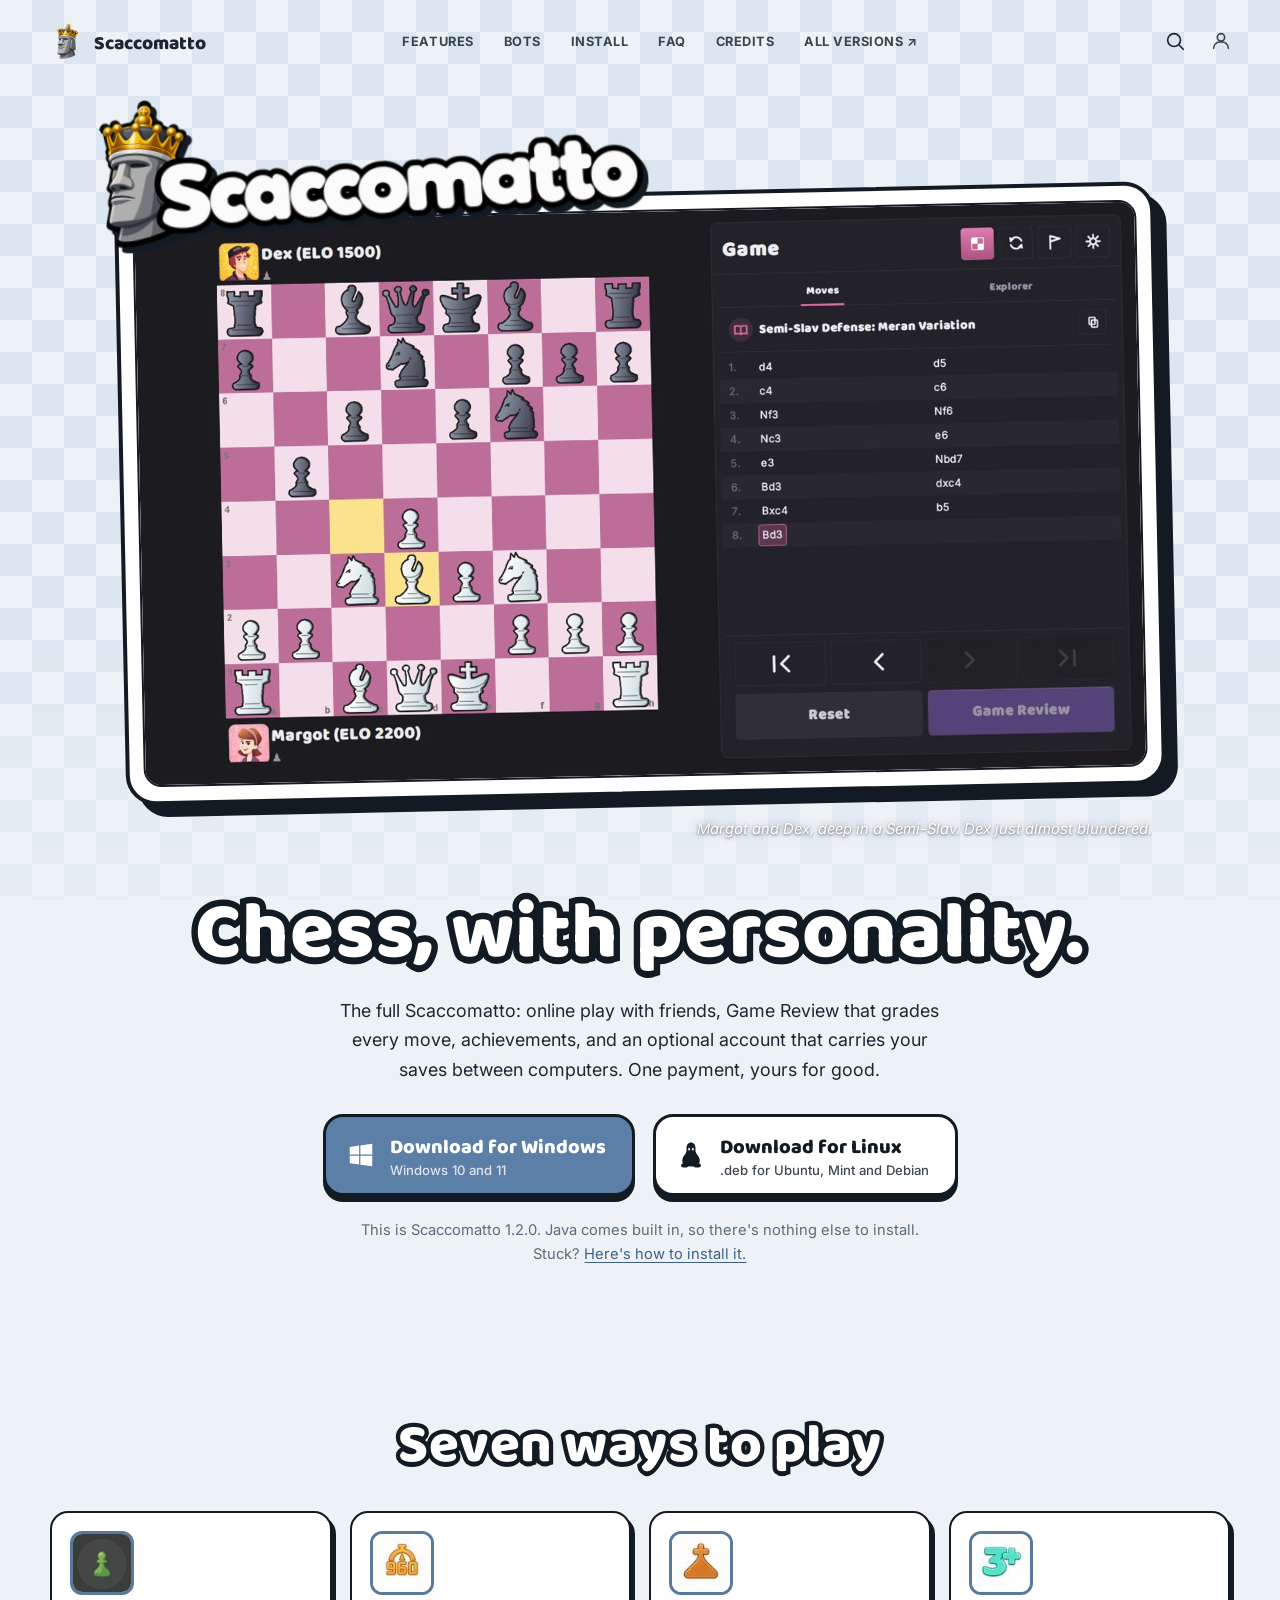
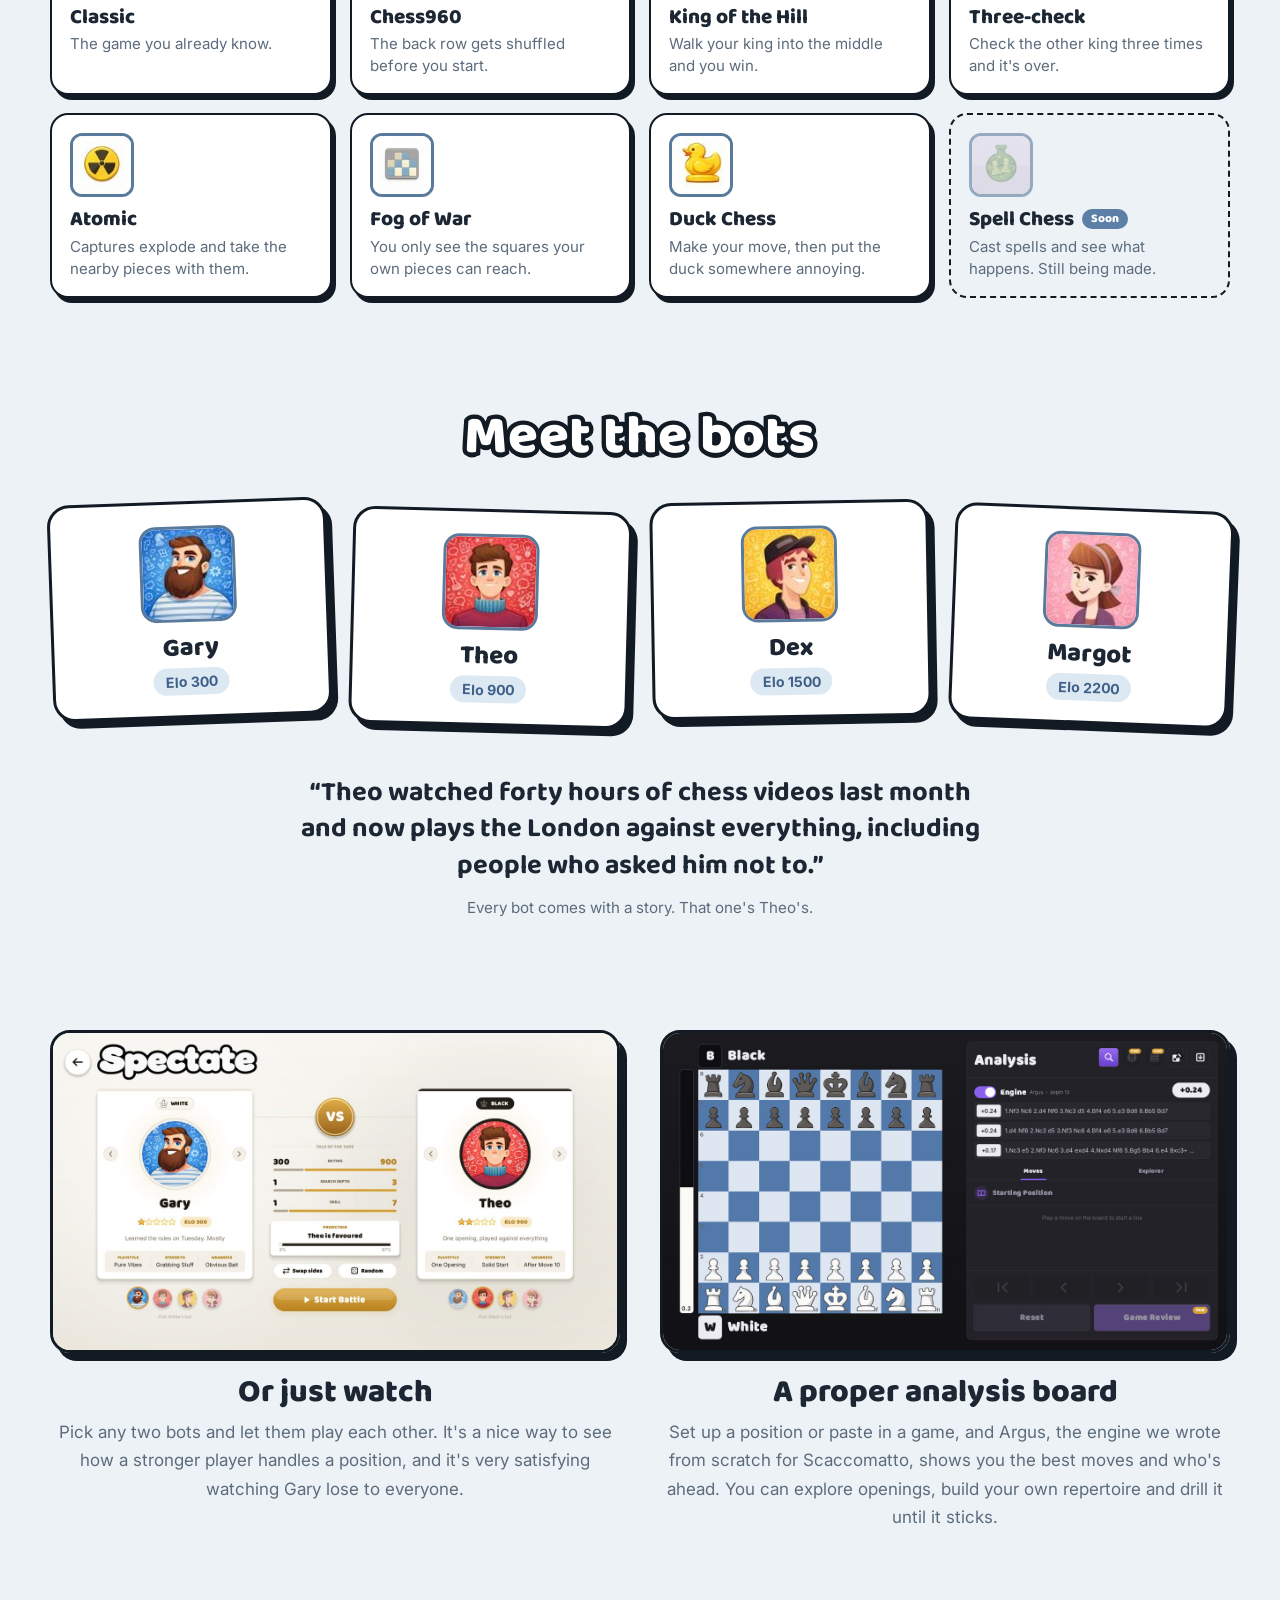
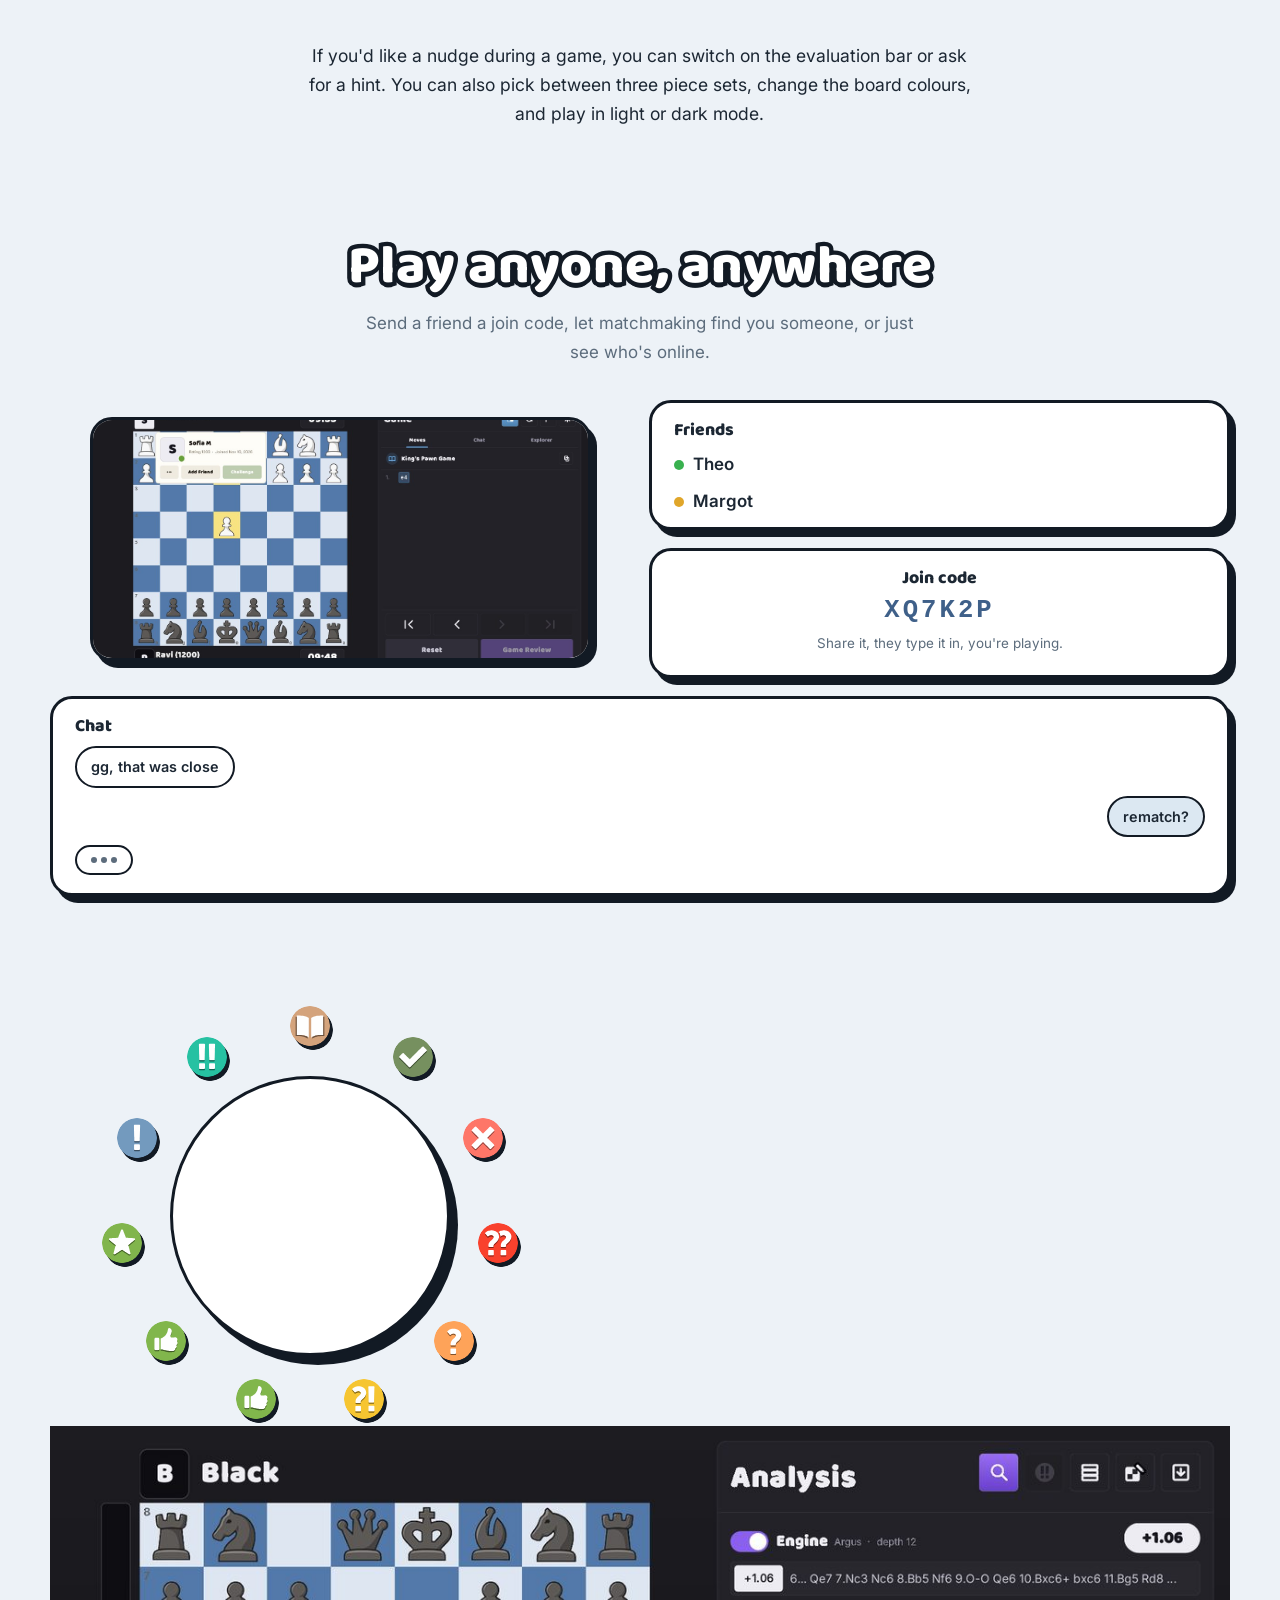
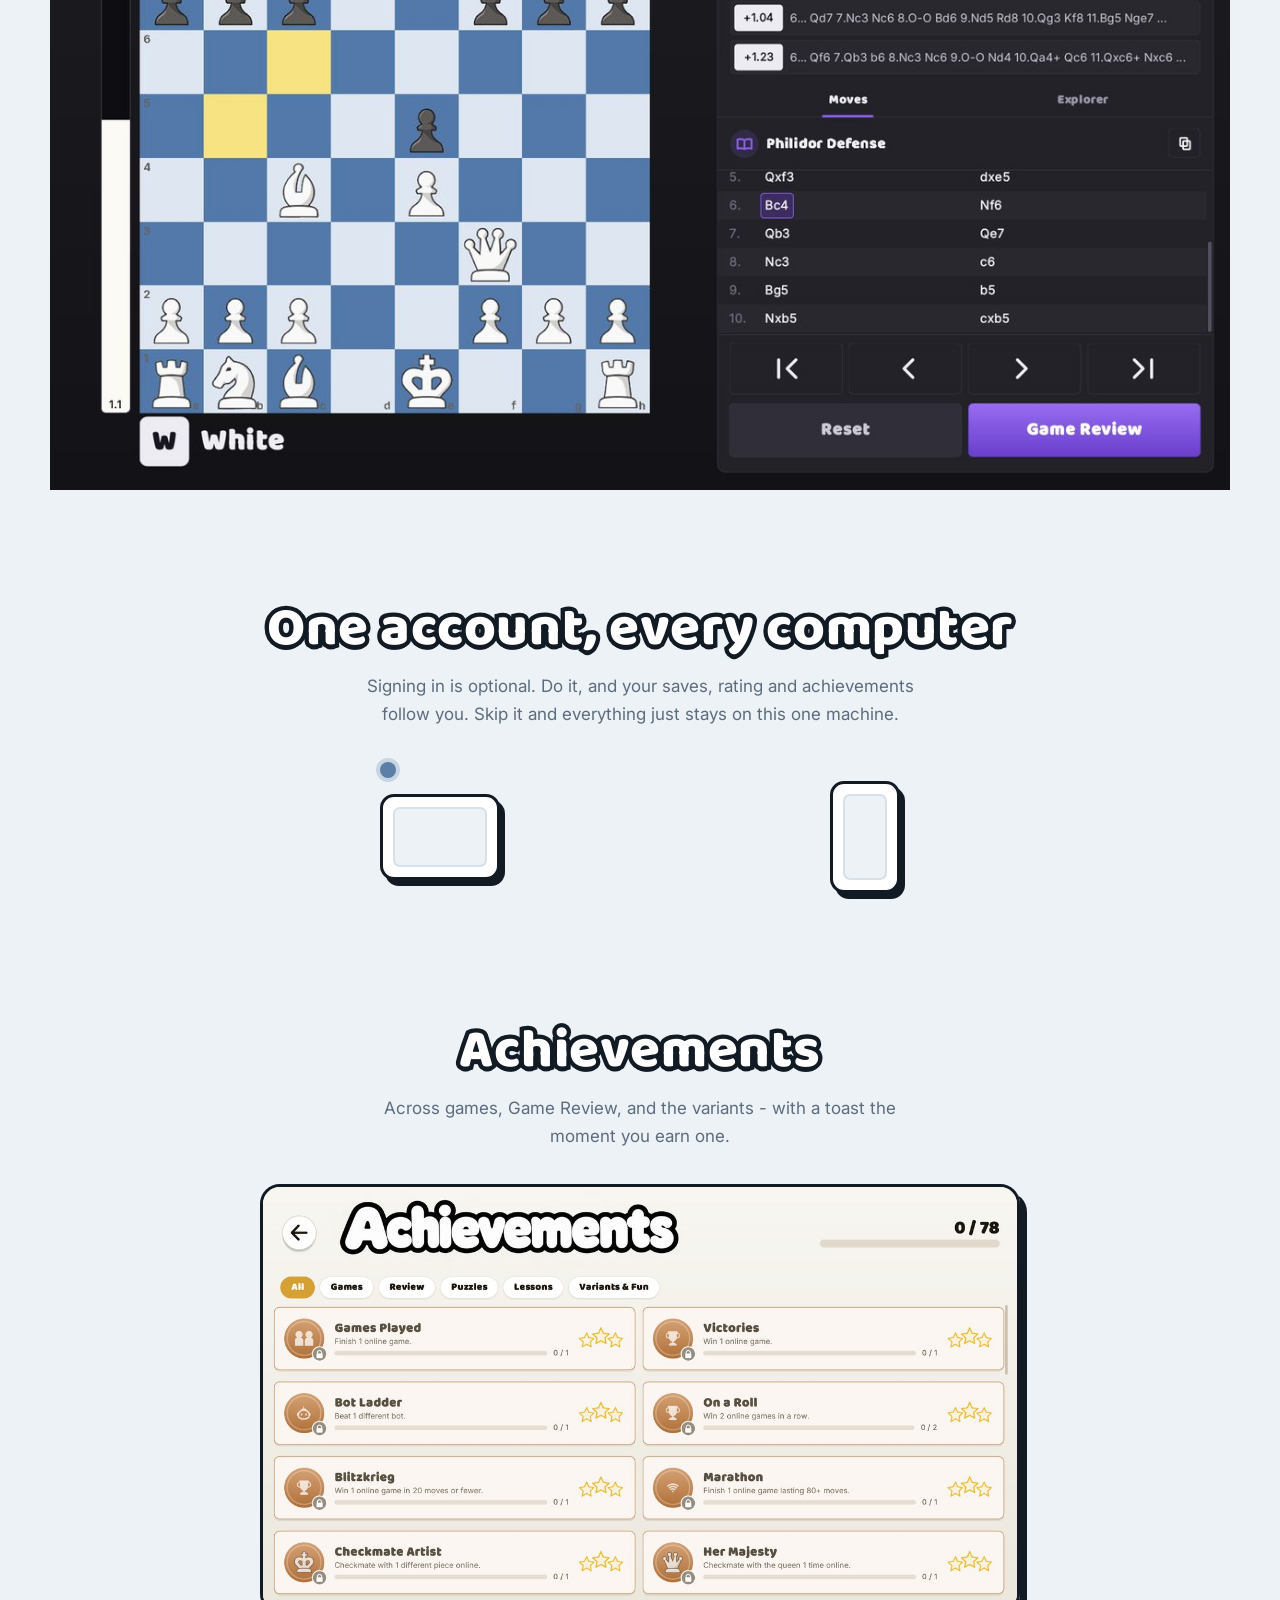
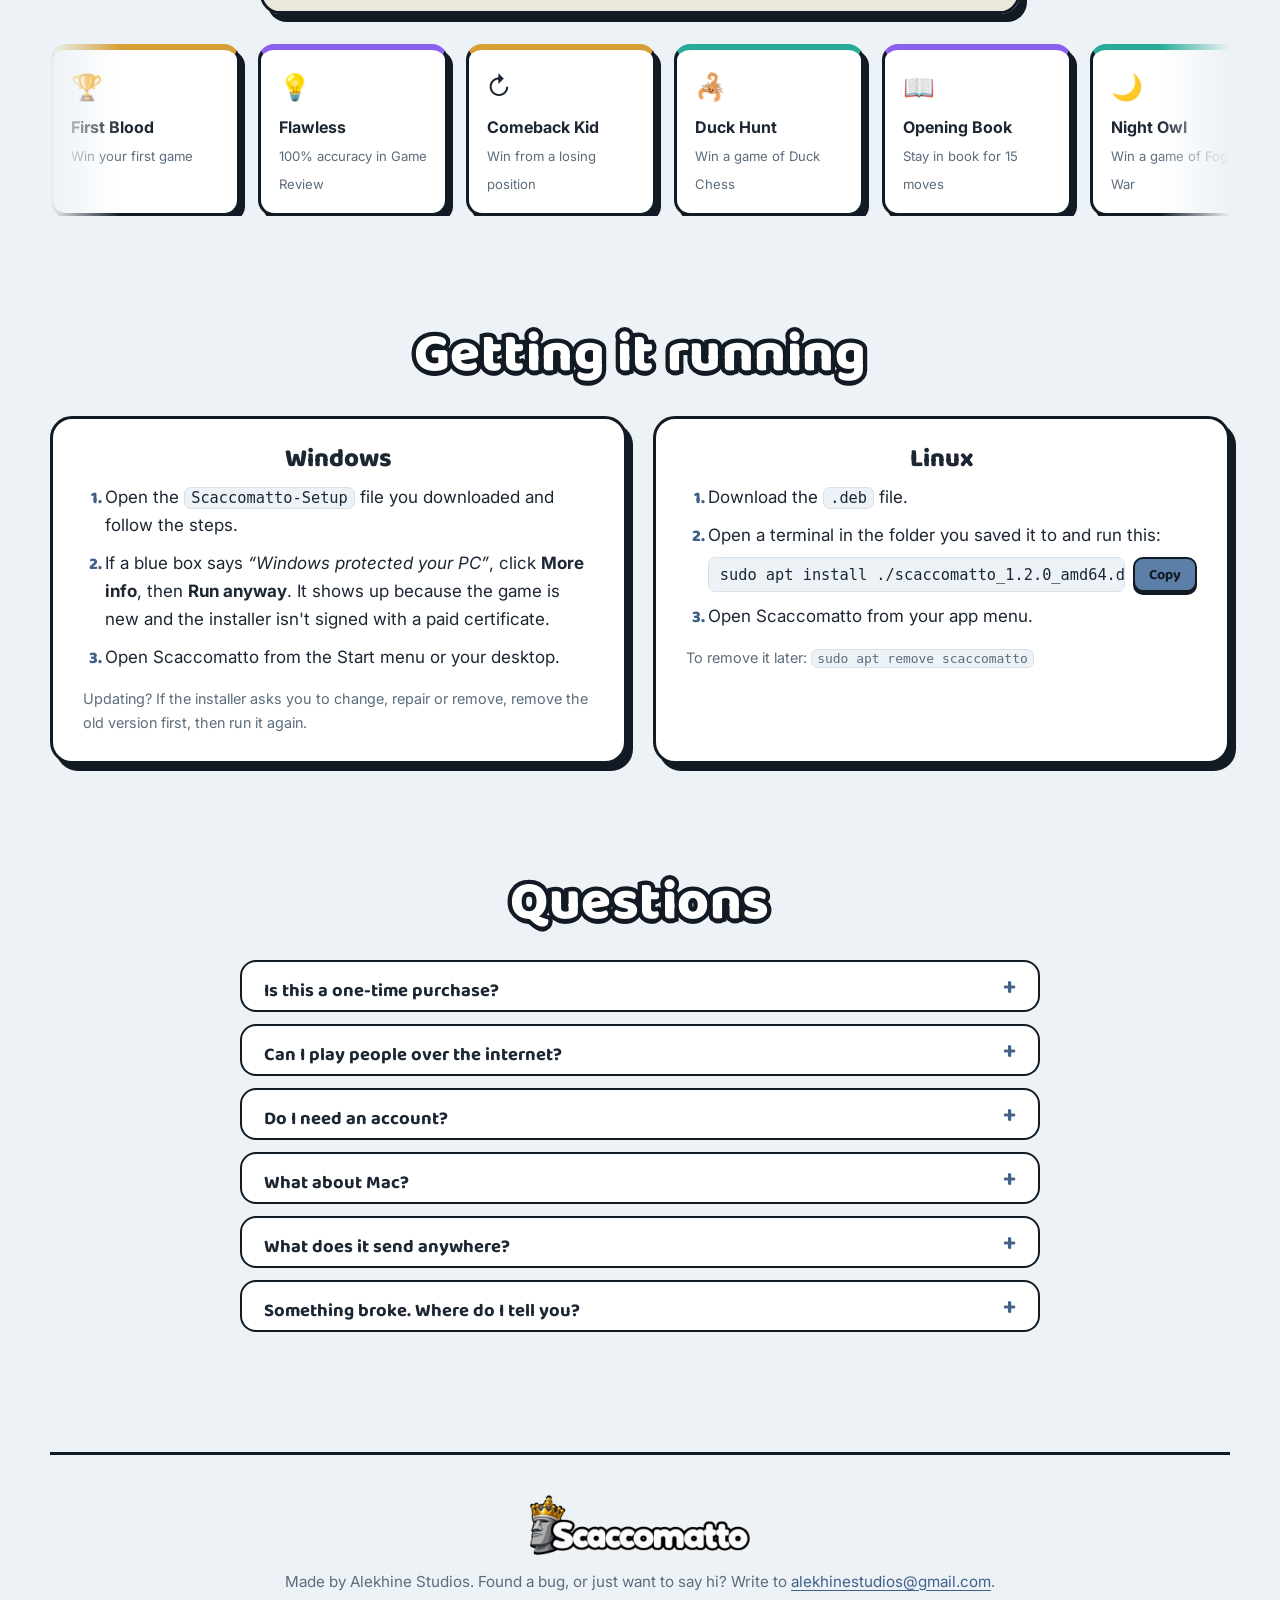
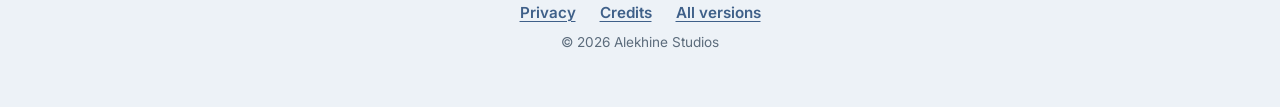
==== commit 0ea032ef: "1.2.0 links" ====
--- a/index.html
+++ b/index.html
@@ -68,16 +68,16 @@
          purchase links once payment is set up. They're left as plain anchors on purpose
          so nothing 404s in the meantime. -->
     <div class="downloads">
-      <a class="btn btn-gold" id="dl-windows" href="https://github.com/Curious3dofficial/scaccomatto-full-site/releases/latest/download/Scaccomatto-Setup-1.1.0.exe">
+      <a class="btn btn-gold" id="dl-windows" href="https://github.com/Curious3dofficial/scaccomatto-full-site/releases/latest/download/Scaccomatto-Setup-1.2.0.exe">
         <svg viewBox="0 0 24 24" aria-hidden="true"><path d="M3 5.5 10.5 4.4v7.1H3zM11.5 4.3 21 3v8.5h-9.5zM3 12.5h7.5v7.1L3 18.5zM11.5 12.5H21V21l-9.5-1.3z"/></svg>
         <span><strong>Download for Windows</strong><small id="dl-windows-note">Windows 10 and 11</small></span>
       </a>
-      <a class="btn btn-white" id="dl-linux" href="https://github.com/Curious3dofficial/scaccomatto-full-site/releases/latest/download/scaccomatto_1.1.0_amd64.deb">
+      <a class="btn btn-white" id="dl-linux" href="https://github.com/Curious3dofficial/scaccomatto-full-site/releases/latest/download/scaccomatto_1.2.0_amd64.deb">
         <svg viewBox="0 0 24 24" aria-hidden="true"><path d="M12 2c-2.2 0-3.6 1.9-3.6 4.6 0 1.5.3 2.4-.6 3.9C6.6 12.2 5 14 5 16.4c0 .8.2 1.5.6 2.1-.9.5-1.6 1.2-1.6 2 0 1.1 1.5 1.5 3.4 1.5 1.2 0 2.2-.4 2.8-1 .5.1 1.1.2 1.8.2s1.3-.1 1.8-.2c.6.6 1.6 1 2.8 1 1.9 0 3.4-.4 3.4-1.5 0-.8-.7-1.5-1.6-2 .4-.6.6-1.3.6-2.1 0-2.4-1.6-4.2-2.8-5.9-.9-1.5-.6-2.4-.6-3.9C15.6 3.9 14.2 2 12 2zm-1.5 4.2c.4 0 .7.5.7 1.1s-.3 1.1-.7 1.1-.7-.5-.7-1.1.3-1.1.7-1.1zm3 0c.4 0 .7.5.7 1.1s-.3 1.1-.7 1.1-.7-.5-.7-1.1.3-1.1.7-1.1z"/></svg>
         <span><strong>Download for Linux</strong><small id="dl-linux-note">.deb for Ubuntu, Mint and Debian</small></span>
       </a>
     </div>
-    <p class="fineprint">This is <span id="version">Scaccomatto 1.1.0</span>. Java comes built in, so there's nothing else to install. Stuck? <a href="#install">Here's how to install it.</a></p>
+    <p class="fineprint">This is <span id="version">Scaccomatto 1.2.0</span>. Java comes built in, so there's nothing else to install. Stuck? <a href="#install">Here's how to install it.</a></p>
   </div>
 </header>
 
@@ -265,7 +265,7 @@
         <ol>
           <li>Download the <code>.deb</code> file.</li>
           <li>Open a terminal in the folder you saved it to and run this:
-            <span class="cmd"><code id="linux-cmd">sudo apt install ./scaccomatto_<span class="ver">1.1.0</span>_amd64.deb</code><button type="button" class="copy" data-copy="linux-cmd">Copy</button></span>
+            <span class="cmd"><code id="linux-cmd">sudo apt install ./scaccomatto_<span class="ver">1.2.0</span>_amd64.deb</code><button type="button" class="copy" data-copy="linux-cmd">Copy</button></span>
           </li>
           <li>Open Scaccomatto from your app menu.</li>
         </ol>
